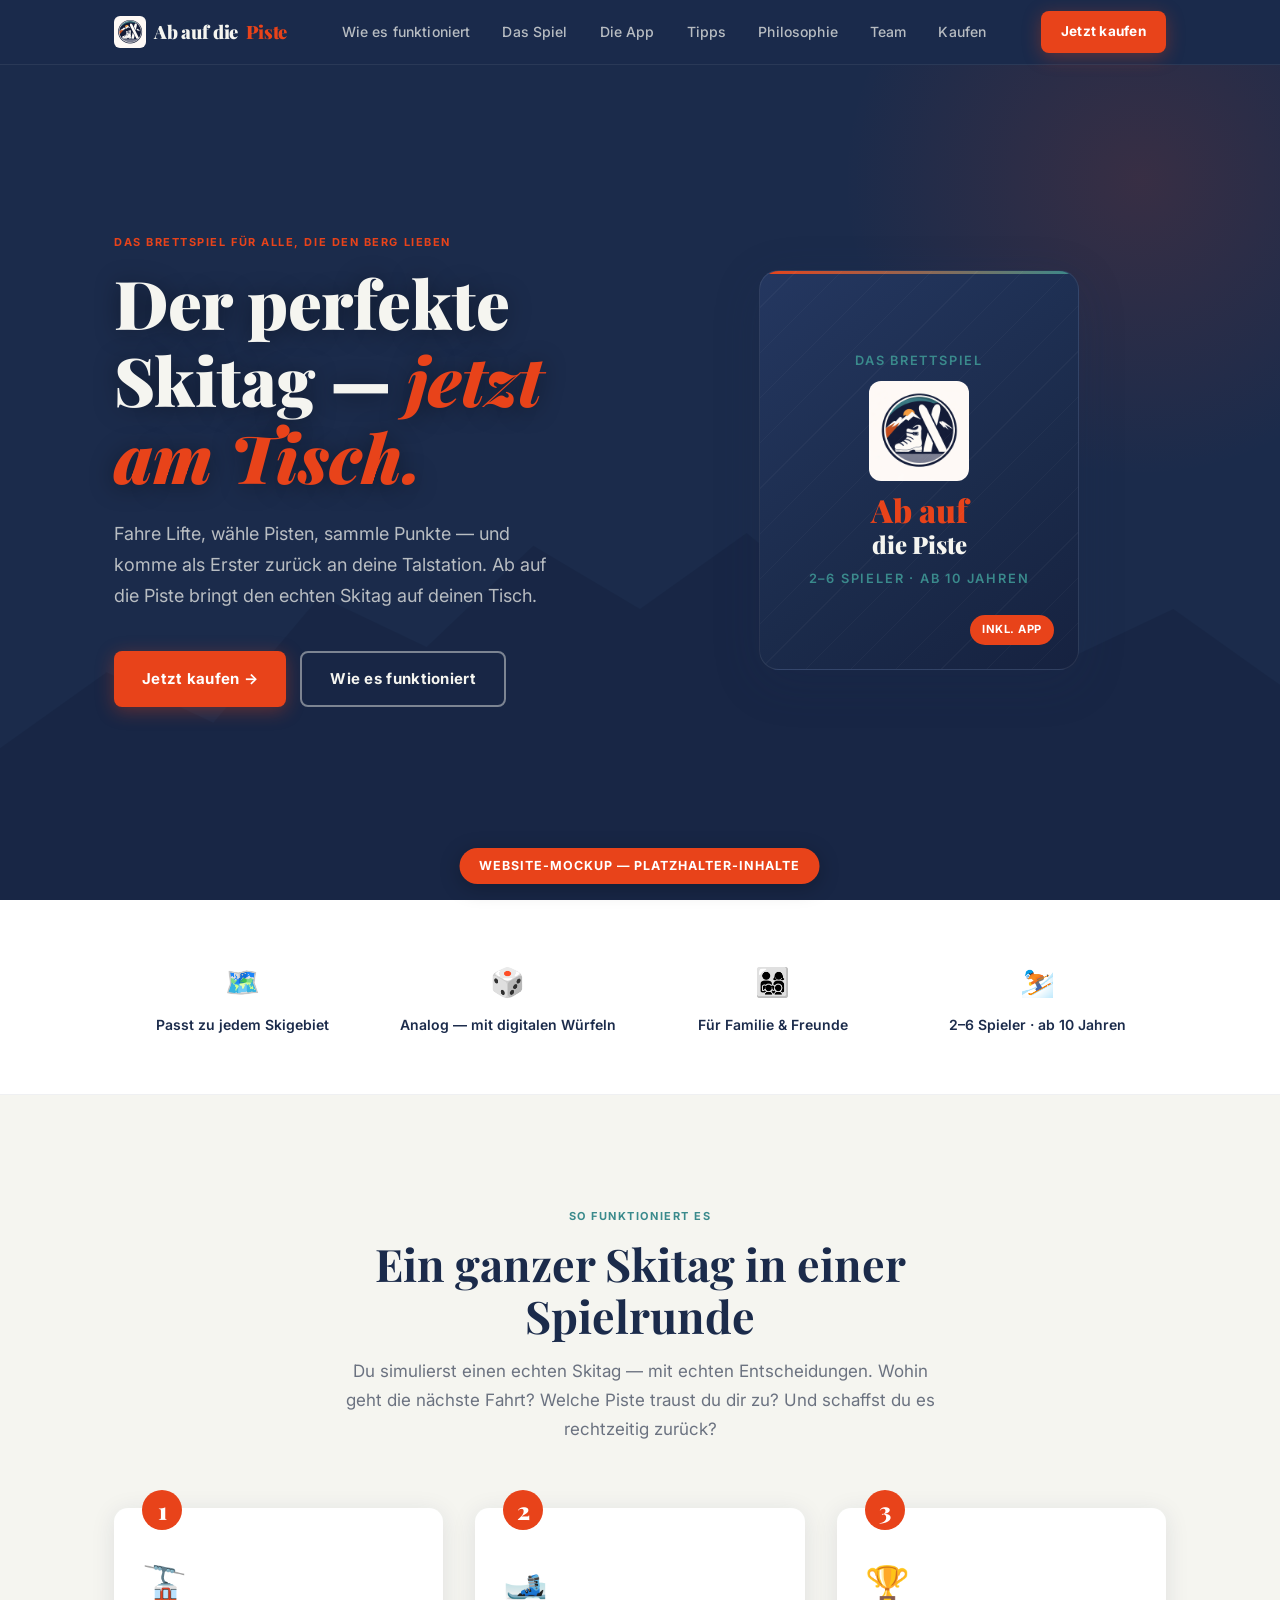
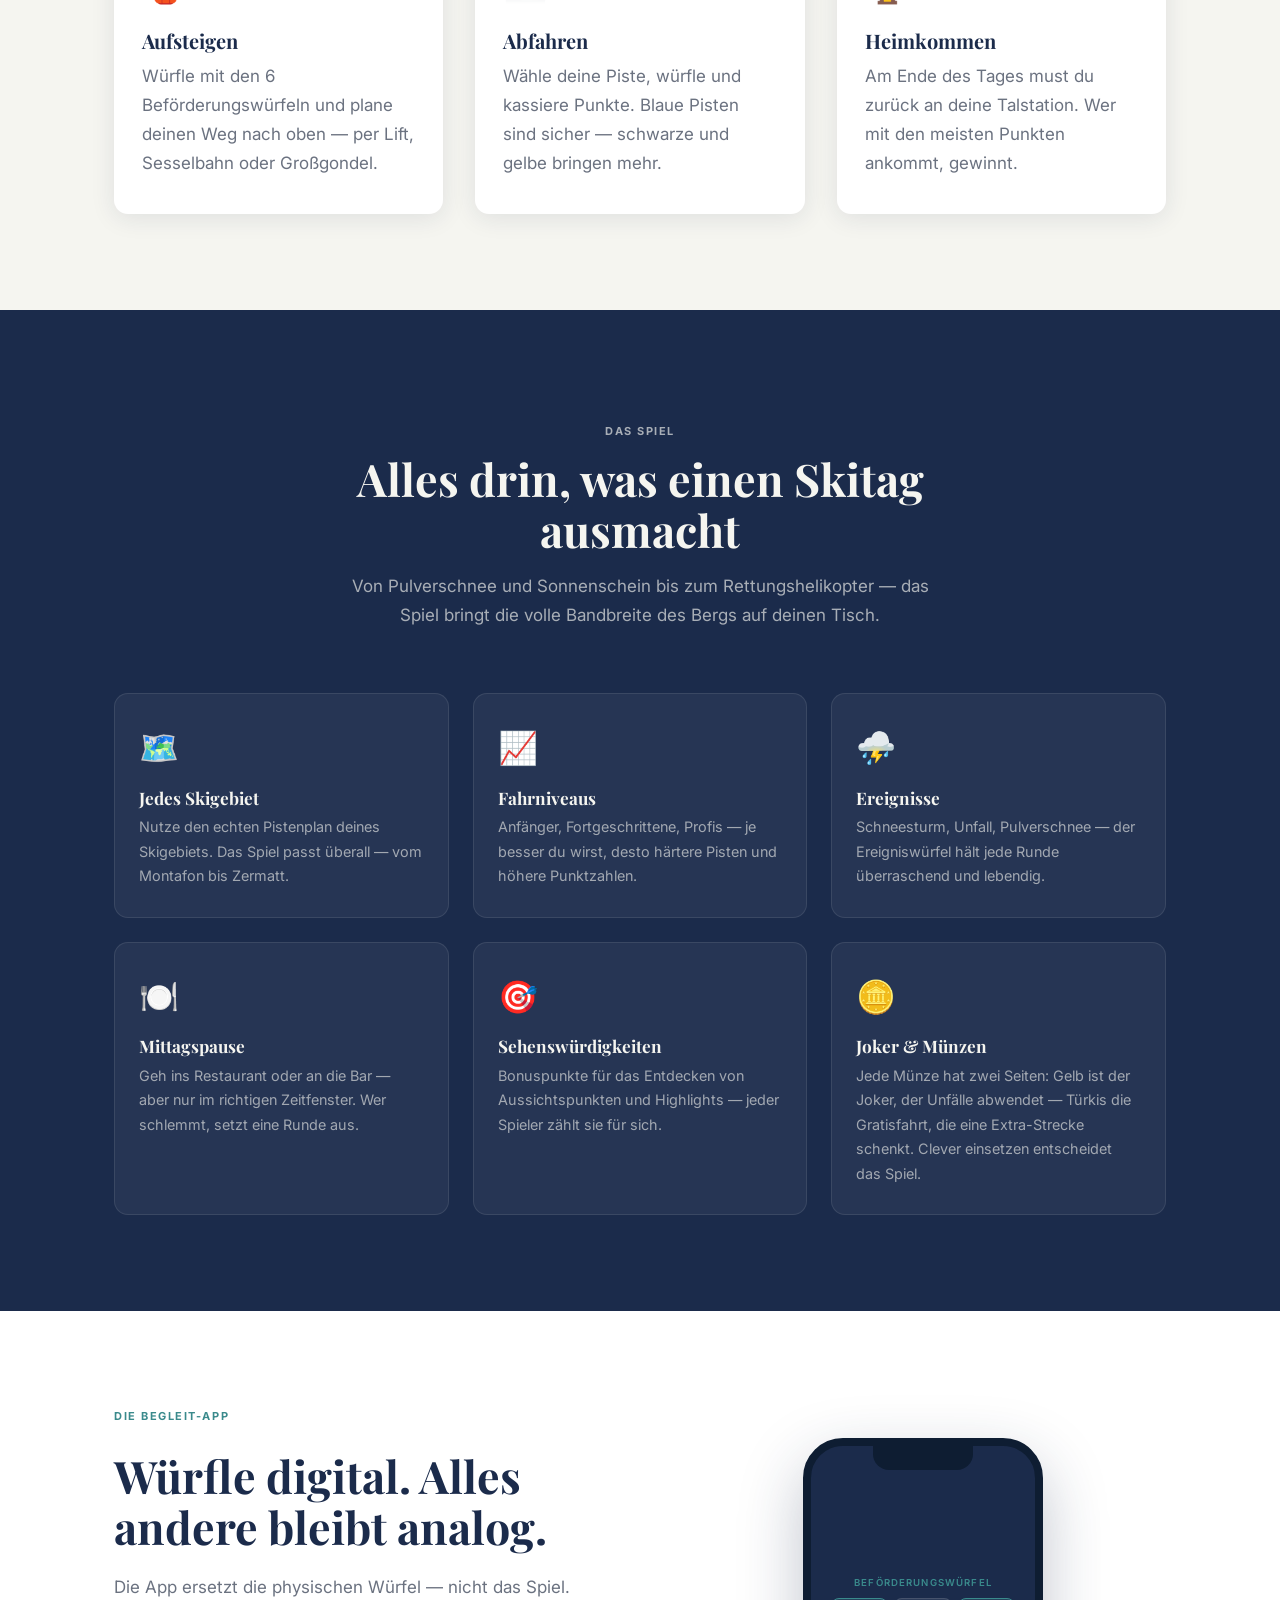
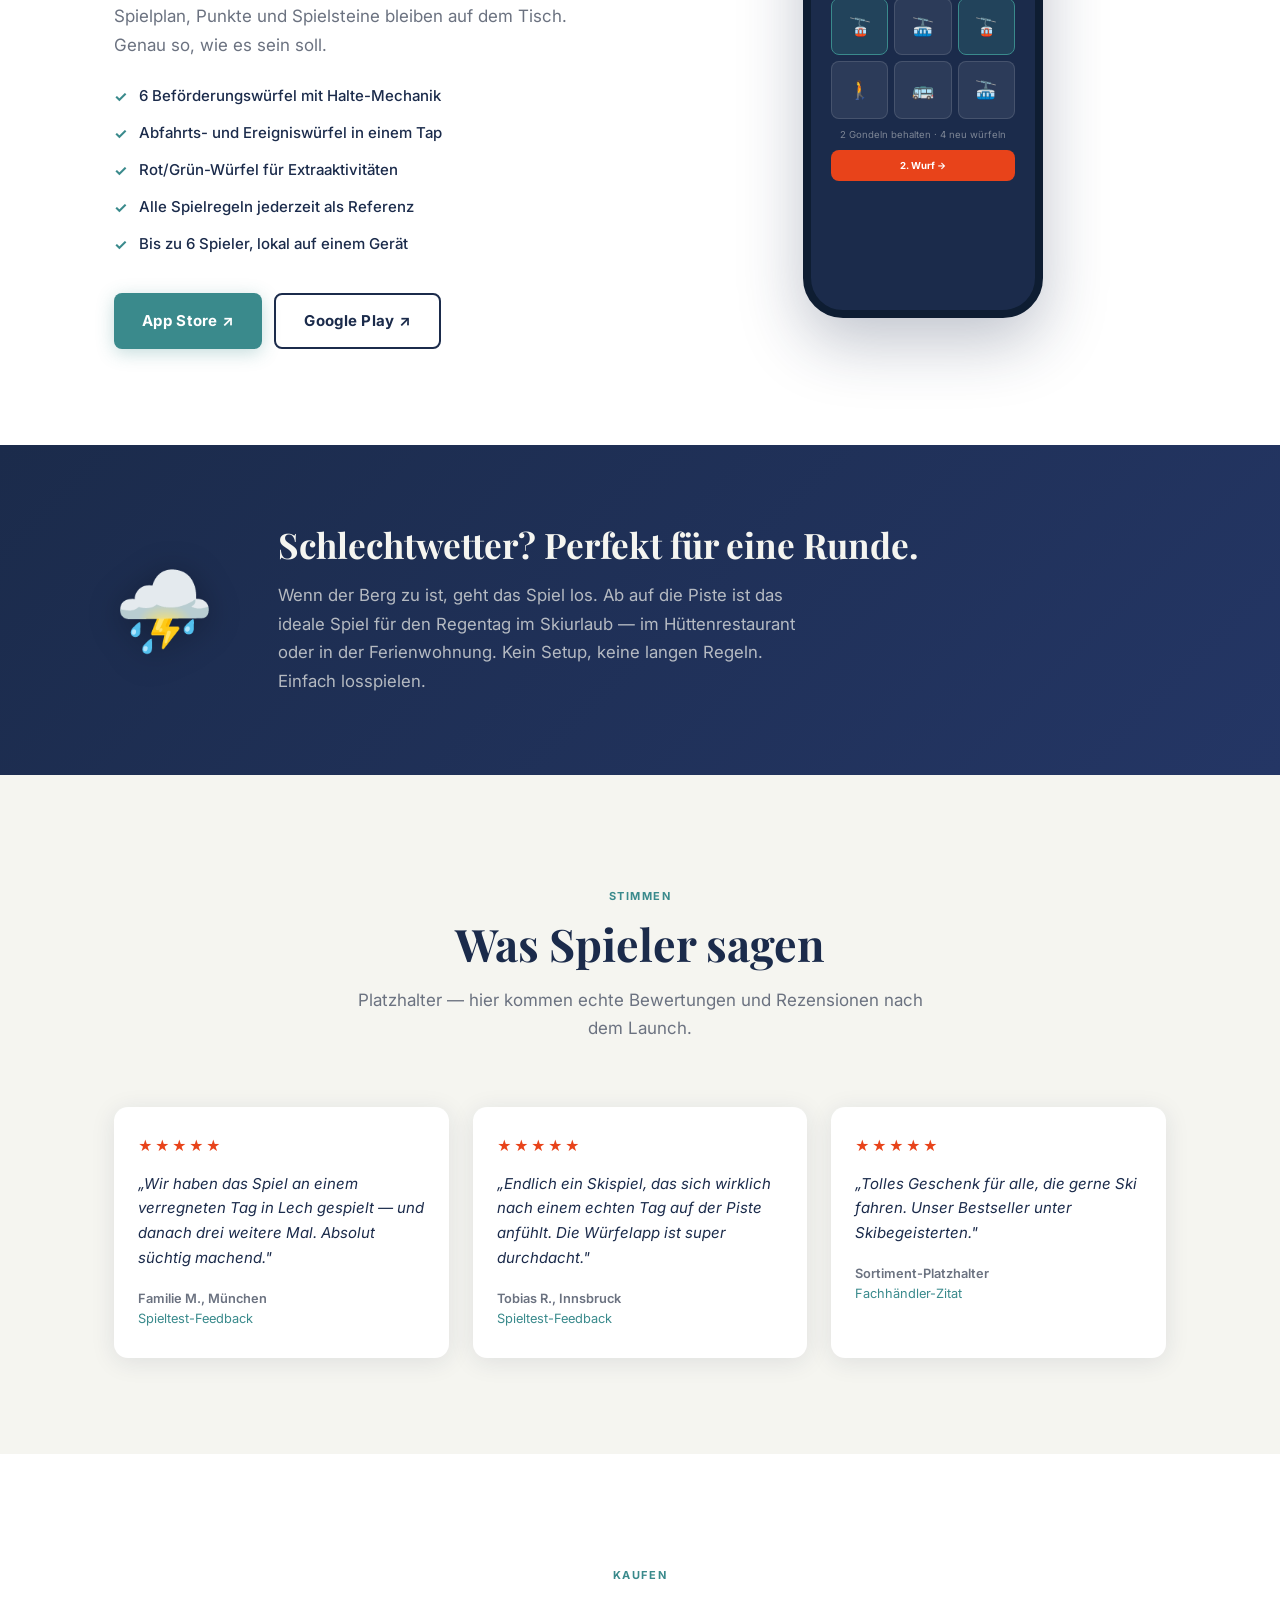
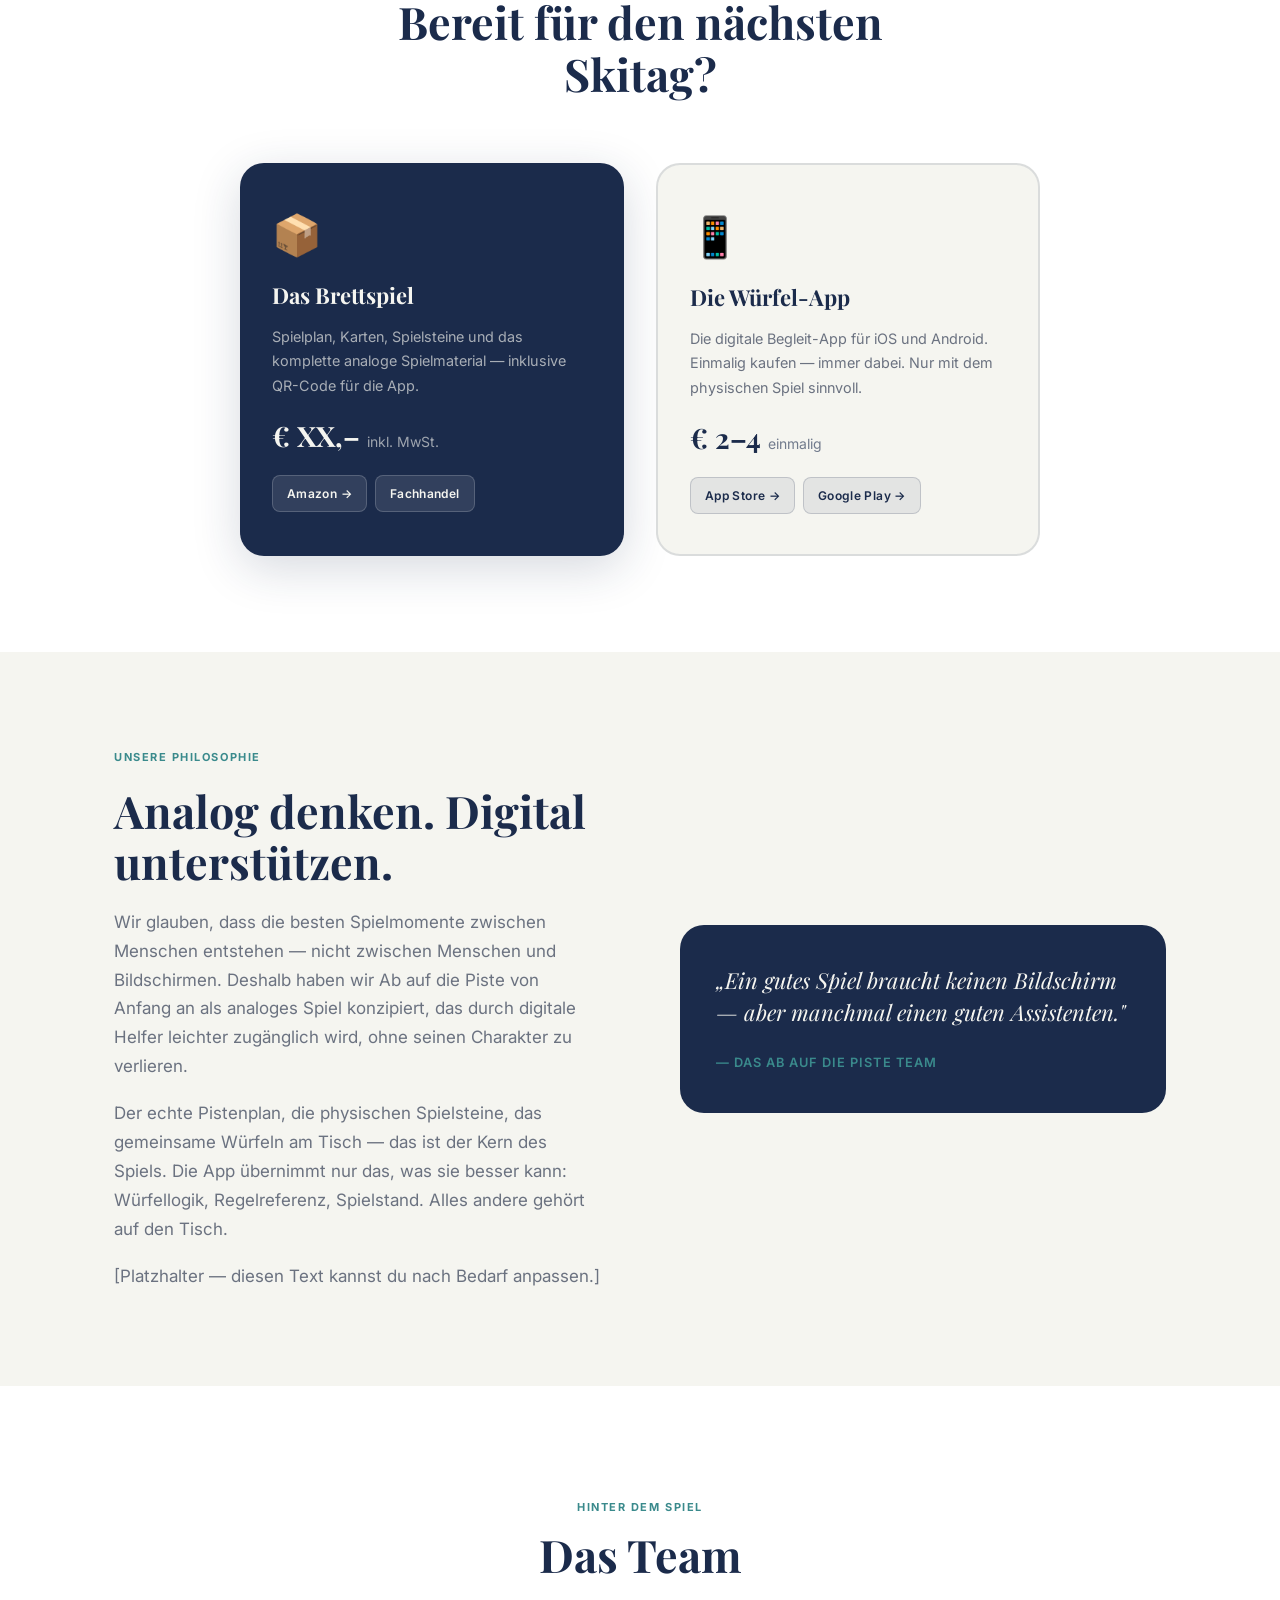
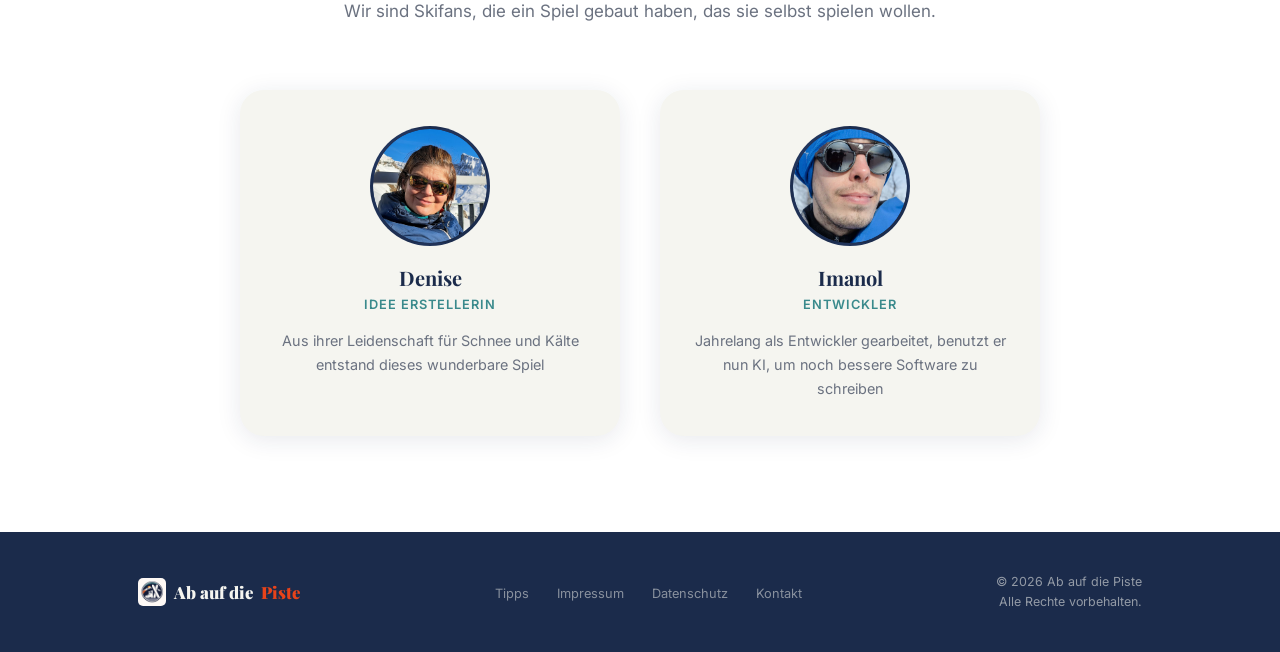
==== index.html @ 8d237350 "joker and gratisfahrt colours included in the instructions" ====
<!DOCTYPE html>
<html lang="de">
<head>
  <meta charset="UTF-8" />
  <meta name="viewport" content="width=device-width, initial-scale=1.0" />
  <title>Ab auf die Piste — Das Brettspiel</title>
  <link rel="icon" type="image/png" href="img/logo_abaufdiepiste.png" />
  <link rel="preconnect" href="https://fonts.googleapis.com" />
  <link rel="preconnect" href="https://fonts.gstatic.com" crossorigin />
  <link href="https://fonts.googleapis.com/css2?family=Playfair+Display:wght@700;900&family=Inter:wght@400;500;600;700&display=swap" rel="stylesheet" />
  <link rel="stylesheet" href="website_shared.css" />
  <link rel="stylesheet" href="website_main.css" />
</head>
<body>

  <!-- MOCKUP INDICATOR -->
  <div class="mockup-banner">Website-Mockup — Platzhalter-Inhalte</div>

  <!-- ─── NAV ───────────────────────────────────────── -->
  <nav>
    <div class="nav-inner">
      <div class="nav-logo"><img src="logo_abaufdiepiste.png" alt="Ab auf die Piste" class="nav-logo-img">Ab auf die <span>Piste</span></div>
      <ul class="nav-links">
        <li><a href="#how-it-works">Wie es funktioniert</a></li>
        <li><a href="#features">Das Spiel</a></li>
        <li><a href="#app">Die App</a></li>
        <li><a href="tipps.html">Tipps</a></li>
        <li><a href="#philosophy">Philosophie</a></li>
        <li><a href="#team">Team</a></li>
        <li><a href="#buy">Kaufen</a></li>
      </ul>
      <a href="#buy" class="btn btn-primary nav-cta">Jetzt kaufen</a>
    </div>
  </nav>

  <!-- ─── HERO ──────────────────────────────────────── -->
  <section id="hero">
    <div class="container">
      <div class="hero-inner">
        <div class="hero-text">
          <p class="eyebrow">Das Brettspiel für alle, die den Berg lieben</p>
          <h1>Der perfekte Skitag — <em>jetzt am Tisch.</em></h1>
          <p class="hero-sub">
            Fahre Lifte, wähle Pisten, sammle Punkte — und komme als Erster zurück an deine Talstation.
            Ab auf die Piste bringt den echten Skitag auf deinen Tisch.
          </p>
          <div class="hero-actions">
            <a href="#buy" class="btn btn-primary">Jetzt kaufen →</a>
            <a href="#how-it-works" class="btn btn-secondary">Wie es funktioniert</a>
          </div>
        </div>
        <div class="hero-visual">
          <div class="box-mockup">
            <div class="box-lines"></div>
            <span class="box-subtitle-mock">Das Brettspiel</span>
            <img src="img/logo_abaufdiepiste.png" alt="Ab auf die Piste" class="box-logo-img">
            <div class="box-title-mock">
              <span>Ab auf</span>
              die Piste
            </div>
            <span class="box-subtitle-mock">2–6 Spieler · ab 10 Jahren</span>
            <span class="box-badge">Inkl. App</span>
          </div>
        </div>
      </div>
    </div>
  </section>

  <!-- ─── KEY MESSAGES BAR ──────────────────────────── -->
  <div id="messages-bar">
    <div class="container">
      <div class="messages-grid">
        <div class="msg-item">
          <div class="msg-icon">🗺️</div>
          <div class="msg-text">Passt zu jedem Skigebiet</div>
        </div>
        <div class="msg-item">
          <div class="msg-icon">🎲</div>
          <div class="msg-text">Analog — mit digitalen Würfeln</div>
        </div>
        <div class="msg-item">
          <div class="msg-icon">👨‍👩‍👧‍👦</div>
          <div class="msg-text">Für Familie &amp; Freunde</div>
        </div>
        <div class="msg-item">
          <div class="msg-icon">⛷️</div>
          <div class="msg-text">2–6 Spieler · ab 10 Jahren</div>
        </div>
      </div>
    </div>
  </div>

  <!-- ─── HOW IT WORKS ──────────────────────────────── -->
  <section id="how-it-works">
    <div class="container">
      <div class="section-header">
        <p class="eyebrow">So funktioniert es</p>
        <h2>Ein ganzer Skitag in einer Spielrunde</h2>
        <p>Du simulierst einen echten Skitag — mit echten Entscheidungen. Wohin geht die nächste Fahrt? Welche Piste traust du dir zu? Und schaffst du es rechtzeitig zurück?</p>
      </div>
      <div class="steps-grid">
        <div class="step-card">
          <div class="step-icon">🚡</div>
          <h3>Aufsteigen</h3>
          <p>Würfle mit den 6 Beförderungswürfeln und plane deinen Weg nach oben — per Lift, Sesselbahn oder Großgondel.</p>
        </div>
        <div class="step-card">
          <div class="step-icon">🎿</div>
          <h3>Abfahren</h3>
          <p>Wähle deine Piste, würfle und kassiere Punkte. Blaue Pisten sind sicher — schwarze und gelbe bringen mehr.</p>
        </div>
        <div class="step-card">
          <div class="step-icon">🏆</div>
          <h3>Heimkommen</h3>
          <p>Am Ende des Tages must du zurück an deine Talstation. Wer mit den meisten Punkten ankommt, gewinnt.</p>
        </div>
      </div>
    </div>
  </section>

  <!-- ─── GAME FEATURES ─────────────────────────────── -->
  <section id="features">
    <div class="container">
      <div class="section-header">
        <p class="eyebrow">Das Spiel</p>
        <h2>Alles drin, was einen Skitag ausmacht</h2>
        <p>Von Pulverschnee und Sonnenschein bis zum Rettungshelikopter — das Spiel bringt die volle Bandbreite des Bergs auf deinen Tisch.</p>
      </div>
      <div class="features-grid">
        <div class="feature-card">
          <div class="feature-icon">🗺️</div>
          <h3>Jedes Skigebiet</h3>
          <p>Nutze den echten Pistenplan deines Skigebiets. Das Spiel passt überall — vom Montafon bis Zermatt.</p>
        </div>
        <div class="feature-card">
          <div class="feature-icon">📈</div>
          <h3>Fahrniveaus</h3>
          <p>Anfänger, Fortgeschrittene, Profis — je besser du wirst, desto härtere Pisten und höhere Punktzahlen.</p>
        </div>
        <div class="feature-card">
          <div class="feature-icon">⛈️</div>
          <h3>Ereignisse</h3>
          <p>Schneesturm, Unfall, Pulverschnee — der Ereigniswürfel hält jede Runde überraschend und lebendig.</p>
        </div>
        <div class="feature-card">
          <div class="feature-icon">🍽️</div>
          <h3>Mittagspause</h3>
          <p>Geh ins Restaurant oder an die Bar — aber nur im richtigen Zeitfenster. Wer schlemmt, setzt eine Runde aus.</p>
        </div>
        <div class="feature-card">
          <div class="feature-icon">🎯</div>
          <h3>Sehenswürdigkeiten</h3>
          <p>Bonuspunkte für das Entdecken von Aussichtspunkten und Highlights — jeder Spieler zählt sie für sich.</p>
        </div>
        <div class="feature-card">
          <div class="feature-icon">🪙</div>
          <h3>Joker &amp; Münzen</h3>
          <p>Jede Münze hat zwei Seiten: Gelb ist der Joker, der Unfälle abwendet — Türkis die Gratisfahrt, die eine Extra-Strecke schenkt. Clever einsetzen entscheidet das Spiel.</p>
        </div>
      </div>
    </div>
  </section>

  <!-- ─── APP SECTION ───────────────────────────────── -->
  <section id="app">
    <div class="container">
      <div class="app-inner">
        <div class="app-text">
          <p class="eyebrow">Die Begleit-App</p>
          <h2>Würfle digital. Alles andere bleibt analog.</h2>
          <p>Die App ersetzt die physischen Würfel — nicht das Spiel. Spielplan, Punkte und Spielsteine bleiben auf dem Tisch. Genau so, wie es sein soll.</p>
          <ul class="app-bullets">
            <li>6 Beförderungswürfel mit Halte-Mechanik</li>
            <li>Abfahrts- und Ereigniswürfel in einem Tap</li>
            <li>Rot/Grün-Würfel für Extraaktivitäten</li>
            <li>Alle Spielregeln jederzeit als Referenz</li>
            <li>Bis zu 6 Spieler, lokal auf einem Gerät</li>
          </ul>
          <div class="app-store-row">
            <a href="#" class="btn btn-teal">App Store ↗</a>
            <a href="#" class="btn btn-outline-dark">Google Play ↗</a>
          </div>
        </div>
        <div class="hero-visual">
          <div class="phone-mockup">
            <div class="phone-notch"></div>
            <div class="phone-screen-content">
              <div class="phone-label">Beförderungswürfel</div>
              <div class="phone-dice-row">
                <div class="phone-die active">🚡</div>
                <div class="phone-die">🚠</div>
                <div class="phone-die active">🚡</div>
                <div class="phone-die">🚶</div>
                <div class="phone-die">🚌</div>
                <div class="phone-die">🚠</div>
              </div>
              <div class="phone-caption">
                2 Gondeln behalten · 4 neu würfeln
              </div>
              <div class="phone-btn-row">
                <div class="phone-btn-mock">2. Wurf →</div>
              </div>
            </div>
          </div>
        </div>
      </div>
    </div>
  </section>

  <!-- ─── BAD WEATHER CALLOUT ───────────────────────── -->
  <section id="bad-weather">
    <div class="container">
      <div class="callout-inner">
        <div class="callout-emoji">⛈️</div>
        <div class="callout-text">
          <h2>Schlechtwetter? Perfekt für eine Runde.</h2>
          <p>
            Wenn der Berg zu ist, geht das Spiel los. Ab auf die Piste ist das ideale Spiel für
            den Regentag im Skiurlaub — im Hüttenrestaurant oder in der Ferienwohnung.
            Kein Setup, keine langen Regeln. Einfach losspielen.
          </p>
        </div>
      </div>
    </div>
  </section>

  <!-- ─── TESTIMONIALS ──────────────────────────────── -->
  <section id="testimonials">
    <div class="container">
      <div class="section-header">
        <p class="eyebrow">Stimmen</p>
        <h2>Was Spieler sagen</h2>
        <p>Platzhalter — hier kommen echte Bewertungen und Rezensionen nach dem Launch.</p>
      </div>
      <div class="testimonials-grid">
        <div class="testimonial-card">
          <div class="stars">★★★★★</div>
          <blockquote>„Wir haben das Spiel an einem verregneten Tag in Lech gespielt — und danach drei weitere Mal. Absolut süchtig machend."</blockquote>
          <div class="testimonial-author">
            Familie M., München
            <span>Spieltest-Feedback</span>
          </div>
        </div>
        <div class="testimonial-card">
          <div class="stars">★★★★★</div>
          <blockquote>„Endlich ein Skispiel, das sich wirklich nach einem echten Tag auf der Piste anfühlt. Die Würfelapp ist super durchdacht."</blockquote>
          <div class="testimonial-author">
            Tobias R., Innsbruck
            <span>Spieltest-Feedback</span>
          </div>
        </div>
        <div class="testimonial-card">
          <div class="stars">★★★★★</div>
          <blockquote>„Tolles Geschenk für alle, die gerne Ski fahren. Unser Bestseller unter Skibegeisterten."</blockquote>
          <div class="testimonial-author">
            Sortiment-Platzhalter
            <span>Fachhändler-Zitat</span>
          </div>
        </div>
      </div>
    </div>
  </section>

  <!-- ─── BUY ───────────────────────────────────────── -->
  <section id="buy">
    <div class="container">
      <div class="section-header">
        <p class="eyebrow">Kaufen</p>
        <h2>Bereit für den nächsten Skitag?</h2>
      </div>
      <div class="buy-inner">
        <div class="buy-card physical">
          <div class="buy-icon">📦</div>
          <h3>Das Brettspiel</h3>
          <p>Spielplan, Karten, Spielsteine und das komplette analoge Spielmaterial — inklusive QR-Code für die App.</p>
          <div class="buy-price">€ XX,– <small>inkl. MwSt.</small></div>
          <div class="store-badge-row">
            <span class="store-badge">Amazon →</span>
            <span class="store-badge">Fachhandel</span>
          </div>
        </div>
        <div class="buy-card app">
          <div class="buy-icon">📱</div>
          <h3>Die Würfel-App</h3>
          <p>Die digitale Begleit-App für iOS und Android. Einmalig kaufen — immer dabei. Nur mit dem physischen Spiel sinnvoll.</p>
          <div class="buy-price">€ 2–4 <small>einmalig</small></div>
          <div class="store-badge-row">
            <span class="store-badge dark">App Store →</span>
            <span class="store-badge dark">Google Play →</span>
          </div>
        </div>
      </div>
    </div>
  </section>

  <!-- ─── UNSERE PHILOSOPHIE ──────────────────────── -->
  <section id="philosophy">
    <div class="container">
      <div class="philosophy-inner">
        <div class="philosophy-text">
          <p class="eyebrow">Unsere Philosophie</p>
          <h2>Analog denken. Digital unterstützen.</h2>
          <p>
            Wir glauben, dass die besten Spielmomente zwischen Menschen entstehen — nicht zwischen Menschen und Bildschirmen.
            Deshalb haben wir Ab auf die Piste von Anfang an als analoges Spiel konzipiert, das durch digitale Helfer
            leichter zugänglich wird, ohne seinen Charakter zu verlieren.
          </p>
          <p>
            Der echte Pistenplan, die physischen Spielsteine, das gemeinsame Würfeln am Tisch — das ist der Kern des Spiels.
            Die App übernimmt nur das, was sie besser kann: Würfellogik, Regelreferenz, Spielstand. Alles andere gehört
            auf den Tisch.
          </p>
          <p>
            [Platzhalter — diesen Text kannst du nach Bedarf anpassen.]
          </p>
        </div>
        <div class="philosophy-accent">
          <div class="philosophy-quote">
            „Ein gutes Spiel braucht keinen Bildschirm — aber manchmal einen guten Assistenten."
          </div>
          <div class="philosophy-quote-attr">— Das Ab auf die Piste Team</div>
        </div>
      </div>
    </div>
  </section>

  <!-- ─── TEAM ──────────────────────────────────────── -->
  <section id="team">
    <div class="container">
      <div class="section-header">
        <p class="eyebrow">Hinter dem Spiel</p>
        <h2>Das Team</h2>
        <p>Wir sind Skifans, die ein Spiel gebaut haben, das sie selbst spielen wollen.</p>
      </div>
      <div class="team-grid">
        <div class="team-card">
          <div class="team-photo">
            <img src="img/Denise.jpg" alt="Name">
          </div>
          <h3>Denise</h3>
          <div class="team-role"> Idee Erstellerin </div>
          <p>Aus ihrer Leidenschaft für Schnee und Kälte entstand dieses wunderbare Spiel</p>
        </div>
        <div class="team-card">
          <div class="team-photo">
            <img src="img/Imanol.png" alt="Name">
          </div>
          <h3>Imanol</h3>
          <div class="team-role"> Entwickler </div>
          <p>Jahrelang als Entwickler gearbeitet, benutzt er nun KI, um noch bessere Software zu schreiben</p>
        </div>
      </div>
    </div>
  </section>

  <!-- ─── FOOTER ────────────────────────────────────── -->
  <footer>
    <div class="container">
      <div class="footer-inner">
        <div class="footer-logo"><img src="img/logo_abaufdiepiste.png" alt="Ab auf die Piste" class="footer-logo-img">Ab auf die <span>Piste</span></div>
        <ul class="footer-links">
          <li><a href="tipps.html">Tipps</a></li>
          <li><a href="impressum.html">Impressum</a></li>
          <li><a href="#">Datenschutz</a></li>
          <li><a href="kontakt.html">Kontakt</a></li>
        </ul>
        <div class="footer-copy">© 2026 Ab auf die Piste<br>Alle Rechte vorbehalten.</div>
      </div>
    </div>
  </footer>

</body>
</html>
---- website_shared.css ----
/* ─── Design Tokens ───────────────────────────────── */
:root {
  --alpine-night:  #1B2B4B;
  --summit-white:  #F5F5F0;
  --alpenglühen:   #E8431A;
  --glacier-teal:  #3A8A8C;
  --rock-grey:     #6B7280;
  --white:         #FFFFFF;

  --font-display: 'Playfair Display', Georgia, serif;
  --font-body:    'Inter', -apple-system, Helvetica, Arial, sans-serif;

  --radius-sm: 8px;
  --radius-md: 14px;
  --radius-lg: 24px;

  --shadow-card: 0 4px 24px rgba(27, 43, 75, 0.10);
  --shadow-lg:   0 12px 48px rgba(27, 43, 75, 0.18);
}

/* ─── Reset ───────────────────────────────────────── */
*, *::before, *::after { box-sizing: border-box; margin: 0; padding: 0; }
html { scroll-behavior: smooth; }
body {
  font-family: var(--font-body);
  background: var(--summit-white);
  color: var(--alpine-night);
  line-height: 1.6;
  overflow-x: hidden;
}
img { display: block; max-width: 100%; }
a { color: inherit; text-decoration: none; }

/* ─── Typography helpers ──────────────────────────── */
.eyebrow {
  font-family: var(--font-body);
  font-size: 11px;
  font-weight: 700;
  letter-spacing: 0.14em;
  text-transform: uppercase;
  color: var(--glacier-teal);
  margin-bottom: 12px;
}
h1, h2, h3 {
  font-family: var(--font-display);
  line-height: 1.15;
}
h1 { font-size: clamp(2.6rem, 6vw, 4.2rem); font-weight: 900; }
h2 { font-size: clamp(1.8rem, 4vw, 2.8rem); font-weight: 700; }
h3 { font-size: 1.25rem; font-weight: 700; }
p  { color: var(--rock-grey); font-size: 1.0625rem; line-height: 1.7; }

/* ─── Layout ──────────────────────────────────────── */
.container {
  max-width: 1100px;
  margin: 0 auto;
  padding: 0 24px;
}
section { padding: 96px 0; }

/* ─── Buttons ─────────────────────────────────────── */
.btn {
  display: inline-flex;
  align-items: center;
  gap: 8px;
  font-family: var(--font-body);
  font-weight: 700;
  font-size: 0.9375rem;
  letter-spacing: 0.02em;
  padding: 14px 28px;
  border-radius: var(--radius-sm);
  border: none;
  cursor: pointer;
  transition: transform 0.15s ease, box-shadow 0.15s ease, opacity 0.15s;
  text-decoration: none;
}
.btn:hover { transform: translateY(-2px); }
.btn-primary {
  background: var(--alpenglühen);
  color: var(--white);
  box-shadow: 0 4px 18px rgba(232, 67, 26, 0.35);
}
.btn-primary:hover { box-shadow: 0 6px 28px rgba(232, 67, 26, 0.45); }
.btn-secondary {
  background: transparent;
  color: var(--summit-white);
  border: 2px solid rgba(245, 245, 240, 0.45);
}
.btn-secondary:hover { border-color: var(--summit-white); }
.btn-teal {
  background: var(--glacier-teal);
  color: var(--white);
  box-shadow: 0 4px 18px rgba(58, 138, 140, 0.30);
}
.btn-teal:hover { box-shadow: 0 6px 28px rgba(58, 138, 140, 0.40); }
.btn-outline-dark {
  background: transparent;
  color: var(--alpine-night);
  border: 2px solid var(--alpine-night);
}
.btn-outline-dark:hover { background: var(--alpine-night); color: var(--white); }

/* ══════════════════════════════════════════════════ */
/* NAV                                               */
/* ══════════════════════════════════════════════════ */
nav {
  position: fixed;
  top: 0; left: 0; right: 0;
  z-index: 100;
  background: rgba(27, 43, 75, 0.96);
  backdrop-filter: blur(12px);
  -webkit-backdrop-filter: blur(12px);
  border-bottom: 1px solid rgba(255,255,255,0.07);
}
.nav-inner {
  display: flex;
  align-items: center;
  justify-content: space-between;
  height: 64px;
  padding: 0 24px;
  max-width: 1100px;
  margin: 0 auto;
}
.nav-logo {
  font-family: var(--font-display);
  font-weight: 900;
  font-size: 1.15rem;
  color: var(--summit-white);
  letter-spacing: -0.01em;
  text-decoration: none;
  display: flex;
  align-items: center;
  gap: 8px;
}
.nav-logo span { color: var(--alpenglühen); }
.nav-logo-img {
  height: 32px;
  width: 32px;
  object-fit: contain;
  border-radius: 6px;
}
.nav-links {
  display: flex;
  gap: 32px;
  list-style: none;
}
.nav-links a {
  font-size: 0.875rem;
  font-weight: 500;
  color: rgba(245, 245, 240, 0.72);
  letter-spacing: 0.01em;
  transition: color 0.15s;
}
.nav-links a:hover { color: var(--summit-white); }
.nav-cta {
  flex-shrink: 0;
  padding: 10px 20px;
  font-size: 0.85rem;
}
.nav-back {
  font-size: 0.875rem;
  font-weight: 500;
  color: rgba(245, 245, 240, 0.72);
  text-decoration: none;
  transition: color 0.15s;
}
.nav-back:hover { color: var(--summit-white); text-decoration: none; }
@media (max-width: 680px) {
  .nav-links { display: none; }
}

/* ══════════════════════════════════════════════════ */
/* FOOTER                                            */
/* ══════════════════════════════════════════════════ */
footer {
  background: var(--alpine-night);
  color: rgba(245,245,240,0.55);
  padding: 40px 0;
}
.footer-inner {
  display: flex;
  justify-content: space-between;
  align-items: center;
  gap: 24px;
  flex-wrap: wrap;
  max-width: 1100px;
  margin: 0 auto;
  padding: 0 24px;
}
.footer-logo {
  font-family: var(--font-display);
  font-weight: 900;
  font-size: 1.05rem;
  color: var(--summit-white);
  display: flex;
  align-items: center;
  gap: 8px;
}
.footer-logo span { color: var(--alpenglühen); }
.footer-logo-img {
  height: 28px;
  width: 28px;
  object-fit: contain;
  border-radius: 5px;
}
.footer-links {
  display: flex;
  gap: 28px;
  list-style: none;
}
.footer-links a {
  font-size: 0.8rem;
  color: rgba(245,245,240,0.50);
  transition: color 0.15s;
}
.footer-links a:hover { color: var(--summit-white); }
.footer-copy {
  font-size: 0.78rem;
  text-align: right;
}

/* ══════════════════════════════════════════════════ */
/* SUBPAGE LAYOUT (impressum / kontakt)              */
/* ══════════════════════════════════════════════════ */
.page-content {
  max-width: 720px;
  margin: 0 auto;
  padding: 112px 24px 80px;
}
.page-eyebrow {
  font-size: 11px;
  font-weight: 700;
  letter-spacing: 0.14em;
  text-transform: uppercase;
  color: var(--glacier-teal);
  margin-bottom: 12px;
}
.page-content h1 {
  font-size: clamp(2rem, 5vw, 3rem);
  margin-bottom: 40px;
}
.page-content a {
  color: var(--glacier-teal);
}
.page-content a:hover { text-decoration: underline; }
.page-content h2 {
  font-size: 1.2rem;
  font-weight: 700;
  margin: 36px 0 10px;
  color: var(--alpine-night);
}
.page-content p {
  font-size: 1rem;
  line-height: 1.75;
  margin-bottom: 12px;
}
.placeholder-note {
  background: rgba(232, 67, 26, 0.06);
  border-left: 3px solid var(--alpenglühen);
  border-radius: 0 var(--radius-sm) var(--radius-sm) 0;
  padding: 12px 16px;
  margin: 24px 0;
  font-size: 0.875rem;
  color: var(--alpenglühen);
  font-weight: 500;
}
---- website_main.css ----
/* ══════════════════════════════════════════════════ */
/* HERO                                              */
/* ══════════════════════════════════════════════════ */
#hero {
  min-height: 100vh;
  background: var(--alpine-night);
  display: flex;
  align-items: center;
  position: relative;
  overflow: hidden;
  padding: 120px 0 80px;
}
/* Subtle mountain silhouette via CSS */
#hero::before {
  content: '';
  position: absolute;
  bottom: 0; left: 0; right: 0;
  height: 45%;
  background: url("data:image/svg+xml,%3Csvg xmlns='http://www.w3.org/2000/svg' viewBox='0 0 1440 320' preserveAspectRatio='none'%3E%3Cpath fill='%23162340' d='M0,320 L0,200 L120,140 L240,180 L360,80 L480,120 L600,40 L720,90 L840,30 L960,100 L1080,60 L1200,130 L1320,90 L1440,150 L1440,320 Z'/%3E%3C/svg%3E") center bottom / cover no-repeat;
  opacity: 0.5;
  pointer-events: none;
}
/* Glow accent top-right */
#hero::after {
  content: '';
  position: absolute;
  top: -120px; right: -160px;
  width: 600px; height: 600px;
  background: radial-gradient(circle, rgba(232,67,26,0.14) 0%, transparent 70%);
  pointer-events: none;
}
.hero-inner {
  position: relative;
  z-index: 1;
  display: grid;
  grid-template-columns: 1fr 1fr;
  gap: 64px;
  align-items: center;
}
.hero-text { color: var(--summit-white); }
.hero-text .eyebrow { color: var(--alpenglühen); }
.hero-text h1 {
  margin-bottom: 24px;
  color: var(--summit-white);
  text-shadow: 0 2px 24px rgba(0,0,0,0.4);
}
.hero-text h1 em {
  font-style: italic;
  color: var(--alpenglühen);
}
.hero-text .hero-sub {
  font-size: 1.125rem;
  color: rgba(245,245,240,0.72);
  margin-bottom: 40px;
  max-width: 440px;
}
.hero-actions {
  display: flex;
  gap: 14px;
  flex-wrap: wrap;
}
.hero-visual {
  display: flex;
  justify-content: center;
  align-items: center;
}
/* Box mockup */
.box-mockup {
  width: 320px;
  height: 400px;
  background: linear-gradient(145deg, #243760 0%, #1B2B4B 60%, #162240 100%);
  border-radius: 20px;
  box-shadow: var(--shadow-lg);
  position: relative;
  display: flex;
  flex-direction: column;
  align-items: center;
  justify-content: center;
  gap: 10px;
  border: 1px solid rgba(255,255,255,0.08);
  overflow: hidden;
}
.box-logo-img {
  height: 100px;
  width: 100px;
  object-fit: contain;
  border-radius: 12px;
}
.box-mockup::before {
  content: '';
  position: absolute;
  top: 0; left: 0; right: 0;
  height: 3px;
  background: linear-gradient(90deg, var(--alpenglühen), var(--glacier-teal));
}
.box-title-mock {
  font-family: var(--font-display);
  font-weight: 900;
  font-size: 1.5rem;
  color: var(--summit-white);
  text-align: center;
  line-height: 1.2;
}
.box-title-mock span { color: var(--alpenglühen); display: block; font-size: 2rem; }
.box-subtitle-mock {
  font-size: 0.8rem;
  letter-spacing: 0.14em;
  text-transform: uppercase;
  color: var(--glacier-teal);
  font-weight: 600;
}
.box-badge {
  position: absolute;
  bottom: 24px;
  right: 24px;
  background: var(--alpenglühen);
  color: white;
  font-size: 0.7rem;
  font-weight: 700;
  letter-spacing: 0.05em;
  text-transform: uppercase;
  padding: 6px 12px;
  border-radius: 20px;
  display: flex;
  align-items: center;
  gap: 5px;
}
.badge-logo-img {
  height: 16px;
  width: 16px;
  object-fit: contain;
  border-radius: 3px;
}
.box-lines {
  position: absolute;
  top: 0; left: 0; right: 0; bottom: 0;
  opacity: 0.06;
  background:
    repeating-linear-gradient(
      -45deg,
      rgba(255,255,255,0.5) 0px,
      rgba(255,255,255,0.5) 1px,
      transparent 1px,
      transparent 32px
    );
}
@media (max-width: 768px) {
  .hero-inner {
    grid-template-columns: 1fr;
    text-align: center;
    gap: 48px;
  }
  .hero-text .hero-sub { margin: 0 auto 40px; }
  .hero-actions { justify-content: center; }
  .hero-visual { order: -1; }
  .box-mockup { width: 240px; height: 300px; }
  .box-logo-img { height: 72px; width: 72px; }
}

/* ══════════════════════════════════════════════════ */
/* KEY MESSAGES BAR                                  */
/* ══════════════════════════════════════════════════ */
#messages-bar {
  background: var(--white);
  padding: 40px 0;
  border-bottom: 1px solid rgba(27,43,75,0.07);
}
.messages-grid {
  display: grid;
  grid-template-columns: repeat(4, 1fr);
  gap: 8px;
}
.msg-item {
  display: flex;
  flex-direction: column;
  align-items: center;
  text-align: center;
  padding: 20px 16px;
}
.msg-icon {
  font-size: 1.75rem;
  margin-bottom: 10px;
}
.msg-text {
  font-size: 0.875rem;
  font-weight: 600;
  color: var(--alpine-night);
  line-height: 1.4;
}
@media (max-width: 680px) {
  .messages-grid { grid-template-columns: repeat(2, 1fr); }
}

/* ══════════════════════════════════════════════════ */
/* HOW IT WORKS                                      */
/* ══════════════════════════════════════════════════ */
#how-it-works {
  background: var(--summit-white);
}
.section-header {
  text-align: center;
  max-width: 600px;
  margin: 0 auto 64px;
}
.section-header p { margin-top: 16px; }
.steps-grid {
  display: grid;
  grid-template-columns: repeat(3, 1fr);
  gap: 32px;
  counter-reset: step-counter;
}
.step-card {
  background: var(--white);
  border-radius: var(--radius-md);
  padding: 36px 28px;
  box-shadow: var(--shadow-card);
  position: relative;
  counter-increment: step-counter;
}
.step-card::before {
  content: counter(step-counter);
  position: absolute;
  top: -18px;
  left: 28px;
  font-family: var(--font-display);
  font-weight: 900;
  font-size: 1.5rem;
  background: var(--alpenglühen);
  color: var(--white);
  width: 40px;
  height: 40px;
  border-radius: 50%;
  display: flex;
  align-items: center;
  justify-content: center;
  line-height: 40px;
  text-align: center;
}
.step-icon {
  font-size: 2.25rem;
  margin-bottom: 16px;
  margin-top: 12px;
}
.step-card h3 {
  color: var(--alpine-night);
  margin-bottom: 10px;
}
@media (max-width: 768px) {
  .steps-grid { grid-template-columns: 1fr; max-width: 440px; margin: 0 auto; }
}

/* ══════════════════════════════════════════════════ */
/* GAME FEATURES                                     */
/* ══════════════════════════════════════════════════ */
#features {
  background: var(--alpine-night);
  color: var(--summit-white);
}
#features .eyebrow { color: var(--glacier-teal); }
#features h2 { color: var(--summit-white); }
#features .section-header p { color: rgba(245,245,240,0.65); }
.features-grid {
  display: grid;
  grid-template-columns: repeat(3, 1fr);
  gap: 24px;
}
.feature-card {
  background: rgba(255,255,255,0.05);
  border: 1px solid rgba(255,255,255,0.09);
  border-radius: var(--radius-md);
  padding: 28px 24px;
  transition: background 0.2s;
}
.feature-card:hover { background: rgba(255,255,255,0.09); }
.feature-icon {
  font-size: 2rem;
  margin-bottom: 14px;
}
.feature-card h3 {
  color: var(--summit-white);
  font-size: 1.075rem;
  margin-bottom: 8px;
}
.feature-card p {
  color: rgba(245,245,240,0.60);
  font-size: 0.9rem;
}
@media (max-width: 900px) {
  .features-grid { grid-template-columns: repeat(2, 1fr); }
}
@media (max-width: 560px) {
  .features-grid { grid-template-columns: 1fr; }
}

/* ══════════════════════════════════════════════════ */
/* APP SECTION                                       */
/* ══════════════════════════════════════════════════ */
#app {
  background: var(--white);
}
.app-inner {
  display: grid;
  grid-template-columns: 1fr 1fr;
  gap: 80px;
  align-items: center;
}
.app-text h2 { margin-bottom: 20px; }
.app-text p  { margin-bottom: 24px; }
.app-bullets {
  list-style: none;
  display: flex;
  flex-direction: column;
  gap: 12px;
  margin-bottom: 36px;
}
.app-bullets li {
  display: flex;
  gap: 12px;
  align-items: flex-start;
  font-size: 0.9375rem;
  color: var(--alpine-night);
  font-weight: 500;
}
.app-bullets li::before {
  content: '✓';
  color: var(--glacier-teal);
  font-weight: 700;
  flex-shrink: 0;
  margin-top: 1px;
}
.app-store-row {
  display: flex;
  gap: 12px;
  flex-wrap: wrap;
}
/* Phone mockup */
.phone-mockup {
  width: 240px;
  height: 480px;
  background: var(--alpine-night);
  border-radius: 40px;
  border: 8px solid #0e1d32;
  margin: 0 auto;
  position: relative;
  display: flex;
  flex-direction: column;
  align-items: center;
  justify-content: center;
  gap: 10px;
  box-shadow: 0 24px 64px rgba(27,43,75,0.28);
  overflow: hidden;
}
.phone-notch {
  position: absolute;
  top: 0;
  width: 100px;
  height: 24px;
  background: #0e1d32;
  border-radius: 0 0 16px 16px;
}
.phone-screen-content {
  display: flex;
  flex-direction: column;
  align-items: center;
  gap: 8px;
  padding: 12px;
  width: 100%;
}
.phone-label {
  font-size: 0.6rem;
  letter-spacing: 0.12em;
  text-transform: uppercase;
  color: var(--glacier-teal);
  font-weight: 600;
}
.phone-dice-row {
  display: grid;
  grid-template-columns: repeat(3, 1fr);
  gap: 6px;
  width: 100%;
  padding: 0 8px;
}
.phone-die {
  background: rgba(255,255,255,0.08);
  border: 1px solid rgba(255,255,255,0.12);
  border-radius: 8px;
  aspect-ratio: 1;
  display: flex;
  align-items: center;
  justify-content: center;
  font-size: 1.1rem;
}
.phone-die.active {
  background: rgba(58, 138, 140, 0.25);
  border-color: var(--glacier-teal);
}
.phone-btn-row {
  display: flex;
  gap: 6px;
  padding: 0 8px;
  width: 100%;
}
.phone-btn-mock {
  flex: 1;
  background: var(--alpenglühen);
  border-radius: 8px;
  padding: 8px;
  font-size: 0.6rem;
  font-weight: 700;
  color: white;
  text-align: center;
}
.phone-caption {
  font-size: 0.6rem;
  color: rgba(245,245,240,0.45);
  text-align: center;
  padding: 0 12px;
}
@media (max-width: 768px) {
  .app-inner {
    grid-template-columns: 1fr;
    gap: 48px;
  }
  .phone-mockup { order: -1; width: 180px; height: 360px; }
}

/* ══════════════════════════════════════════════════ */
/* BAD WEATHER CALLOUT                               */
/* ══════════════════════════════════════════════════ */
#bad-weather {
  background: linear-gradient(135deg, #1B2B4B 0%, #243665 100%);
  padding: 80px 0;
}
.callout-inner {
  display: flex;
  gap: 64px;
  align-items: center;
}
.callout-emoji {
  font-size: 5rem;
  flex-shrink: 0;
  filter: drop-shadow(0 4px 16px rgba(0,0,0,0.3));
}
.callout-text h2 {
  color: var(--summit-white);
  margin-bottom: 16px;
  font-size: clamp(1.5rem, 3vw, 2.2rem);
}
.callout-text p {
  color: rgba(245,245,240,0.70);
  font-size: 1.05rem;
  max-width: 520px;
}
@media (max-width: 680px) {
  .callout-inner { flex-direction: column; gap: 24px; text-align: center; }
}

/* ══════════════════════════════════════════════════ */
/* TESTIMONIALS                                      */
/* ══════════════════════════════════════════════════ */
#testimonials {
  background: var(--summit-white);
}
.testimonials-grid {
  display: grid;
  grid-template-columns: repeat(3, 1fr);
  gap: 24px;
}
.testimonial-card {
  background: var(--white);
  border-radius: var(--radius-md);
  padding: 28px 24px;
  box-shadow: var(--shadow-card);
}
.stars {
  color: var(--alpenglühen);
  font-size: 0.875rem;
  letter-spacing: 2px;
  margin-bottom: 14px;
}
.testimonial-card blockquote {
  font-size: 0.9375rem;
  color: var(--alpine-night);
  line-height: 1.65;
  font-style: italic;
  margin-bottom: 18px;
}
.testimonial-author {
  font-size: 0.8rem;
  font-weight: 600;
  color: var(--rock-grey);
}
.testimonial-author span {
  display: block;
  font-weight: 400;
  color: var(--glacier-teal);
}
@media (max-width: 768px) {
  .testimonials-grid { grid-template-columns: 1fr; max-width: 420px; margin: 0 auto; }
}

/* ══════════════════════════════════════════════════ */
/* BUY SECTION                                       */
/* ══════════════════════════════════════════════════ */
#buy {
  background: var(--white);
}
.buy-inner {
  display: grid;
  grid-template-columns: 1fr 1fr;
  gap: 32px;
  max-width: 800px;
  margin: 0 auto;
}
.buy-card {
  border-radius: var(--radius-lg);
  padding: 40px 32px;
  display: flex;
  flex-direction: column;
  gap: 16px;
}
.buy-card.physical {
  background: var(--alpine-night);
  color: var(--summit-white);
  box-shadow: var(--shadow-lg);
}
.buy-card.app {
  background: var(--summit-white);
  border: 2px solid rgba(27,43,75,0.12);
}
.buy-card .buy-icon { font-size: 2.5rem; }
.buy-card h3 {
  font-size: 1.375rem;
  font-family: var(--font-display);
}
.buy-card.physical h3 { color: var(--summit-white); }
.buy-card.app h3     { color: var(--alpine-night); }
.buy-card p { font-size: 0.9rem; }
.buy-card.physical p { color: rgba(245,245,240,0.65); }
.buy-card.app p      { color: var(--rock-grey); }
.buy-price {
  font-family: var(--font-display);
  font-weight: 700;
  font-size: 1.75rem;
}
.buy-card.physical .buy-price { color: var(--summit-white); }
.buy-card.app .buy-price      { color: var(--alpine-night); }
.buy-price small {
  font-family: var(--font-body);
  font-size: 0.875rem;
  font-weight: 400;
  opacity: 0.6;
}
.store-badge-row {
  display: flex;
  gap: 8px;
  flex-wrap: wrap;
}
.store-badge {
  background: rgba(255,255,255,0.10);
  border: 1px solid rgba(255,255,255,0.18);
  border-radius: 8px;
  padding: 8px 14px;
  font-size: 0.75rem;
  font-weight: 600;
  color: var(--summit-white);
  letter-spacing: 0.03em;
}
.store-badge.dark {
  background: rgba(27,43,75,0.08);
  border-color: rgba(27,43,75,0.18);
  color: var(--alpine-night);
}
@media (max-width: 620px) {
  .buy-inner { grid-template-columns: 1fr; }
}

/* ══════════════════════════════════════════════════ */
/* PHILOSOPHY                                        */
/* ══════════════════════════════════════════════════ */
#philosophy {
  background: var(--summit-white);
}
.philosophy-inner {
  display: grid;
  grid-template-columns: 1fr 1fr;
  gap: 80px;
  align-items: center;
}
.philosophy-text h2 { margin-bottom: 20px; }
.philosophy-text p  { margin-bottom: 18px; }
.philosophy-text p:last-child { margin-bottom: 0; }
.philosophy-accent {
  background: var(--alpine-night);
  border-radius: var(--radius-lg);
  padding: 40px 36px;
  display: flex;
  flex-direction: column;
  gap: 24px;
}
.philosophy-quote {
  font-family: var(--font-display);
  font-size: 1.375rem;
  color: var(--summit-white);
  line-height: 1.45;
  font-style: italic;
}
.philosophy-quote-attr {
  font-size: 0.8rem;
  color: var(--glacier-teal);
  font-weight: 600;
  letter-spacing: 0.08em;
  text-transform: uppercase;
}
@media (max-width: 768px) {
  .philosophy-inner { grid-template-columns: 1fr; gap: 40px; }
}

/* ══════════════════════════════════════════════════ */
/* TEAM                                              */
/* ══════════════════════════════════════════════════ */
#team {
  background: var(--white);
}
.team-grid {
  display: grid;
  grid-template-columns: repeat(2, 1fr);
  gap: 40px;
  max-width: 800px;
  margin: 0 auto;
}
.team-card {
  display: flex;
  flex-direction: column;
  align-items: center;
  text-align: center;
  background: var(--summit-white);
  border-radius: var(--radius-lg);
  padding: 36px 28px;
  box-shadow: var(--shadow-card);
}
.team-photo {
  width: 120px;
  height: 120px;
  border-radius: 50%;
  background: linear-gradient(145deg, #243760 0%, #1B2B4B 100%);
  border: 3px solid rgba(27,43,75,0.10);
  margin-bottom: 20px;
  display: flex;
  align-items: center;
  justify-content: center;
  font-size: 3rem;
  color: rgba(245,245,240,0.25);
  overflow: hidden;
  flex-shrink: 0;
}
.team-photo img {
  width: 100%;
  height: 100%;
  object-fit: cover;
  border-radius: 50%;
}
.team-card h3 {
  color: var(--alpine-night);
  margin-bottom: 6px;
}
.team-role {
  font-size: 0.8rem;
  font-weight: 600;
  color: var(--glacier-teal);
  letter-spacing: 0.08em;
  text-transform: uppercase;
  margin-bottom: 14px;
}
.team-card p {
  font-size: 0.9rem;
  color: var(--rock-grey);
  line-height: 1.65;
}
@media (max-width: 600px) {
  .team-grid { grid-template-columns: 1fr; max-width: 380px; }
}

/* ══════════════════════════════════════════════════ */
/* MOCKUP BANNER                                     */
/* ══════════════════════════════════════════════════ */
.mockup-banner {
  position: fixed;
  bottom: 16px;
  left: 50%;
  transform: translateX(-50%);
  background: var(--alpenglühen);
  color: white;
  font-family: var(--font-body);
  font-size: 0.78rem;
  font-weight: 700;
  letter-spacing: 0.08em;
  text-transform: uppercase;
  padding: 8px 20px;
  border-radius: 24px;
  box-shadow: 0 4px 20px rgba(0,0,0,0.25);
  z-index: 999;
  white-space: nowrap;
  pointer-events: none;
}
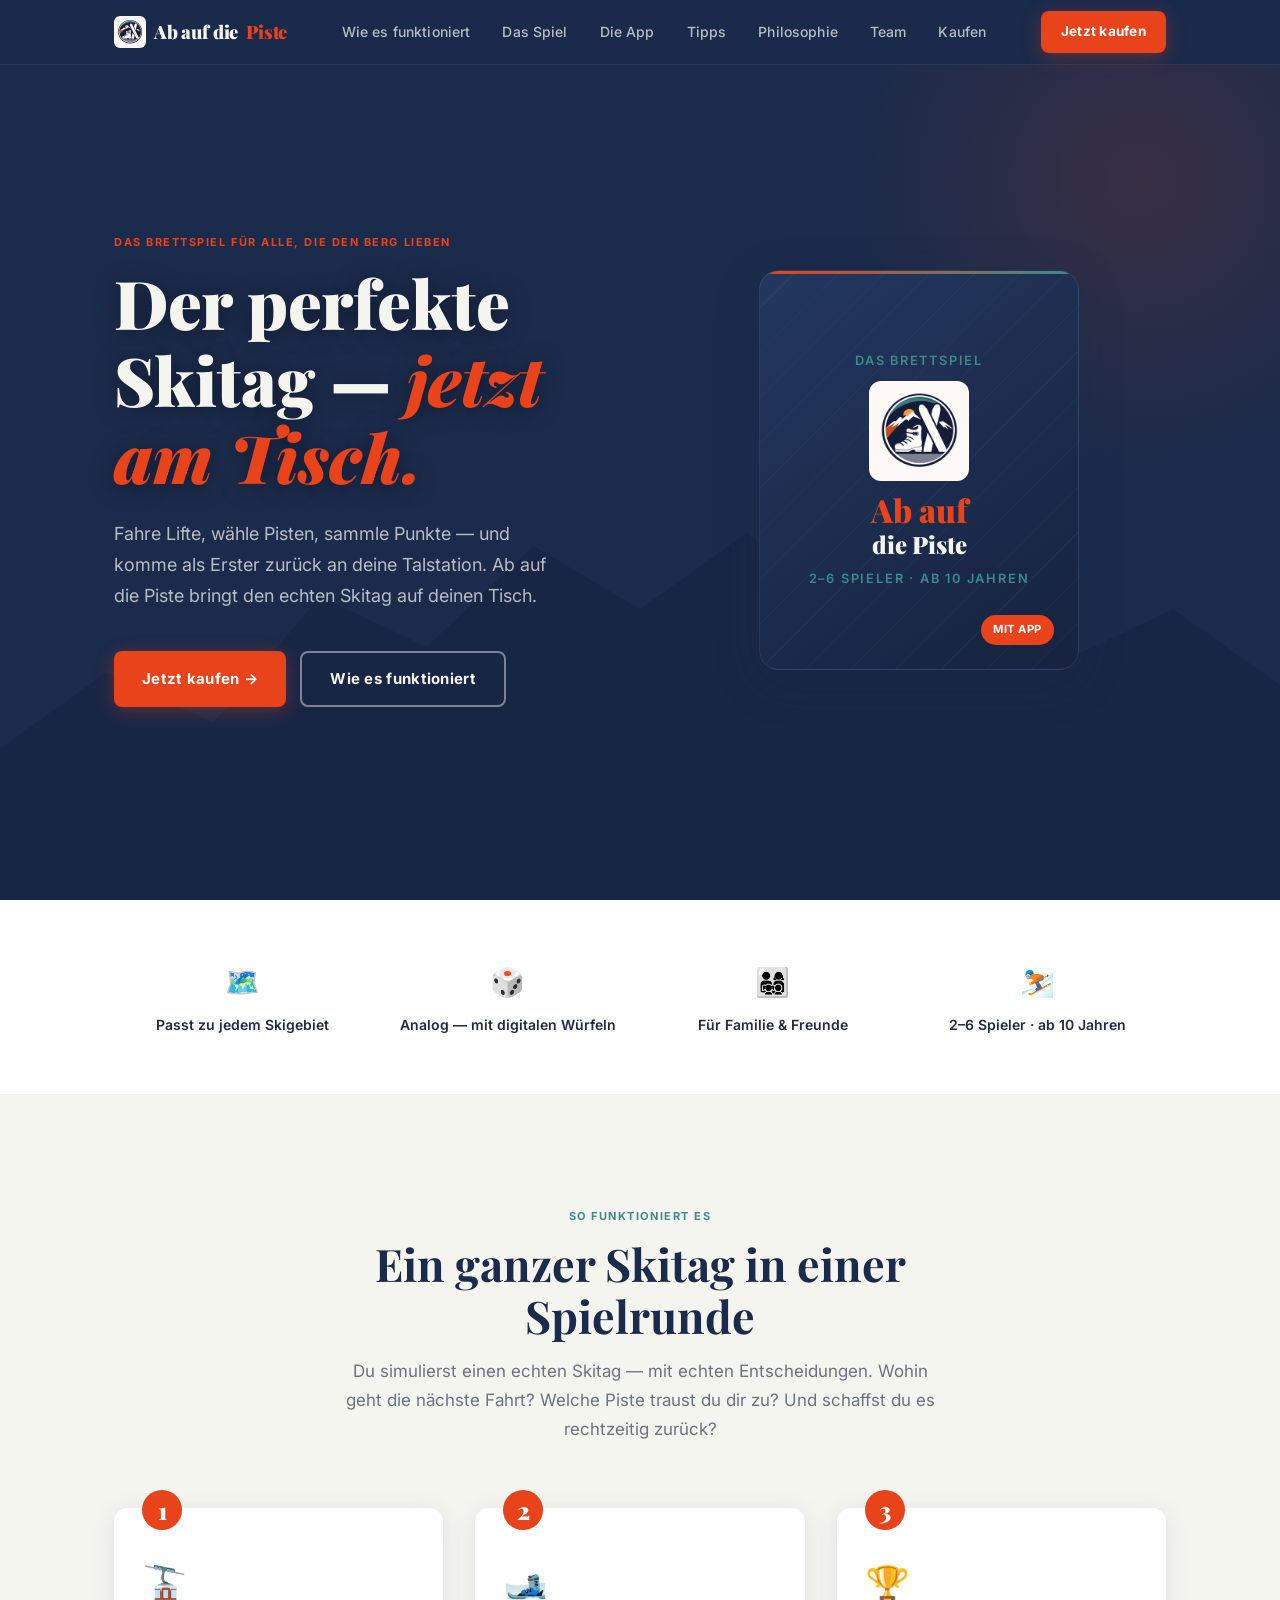
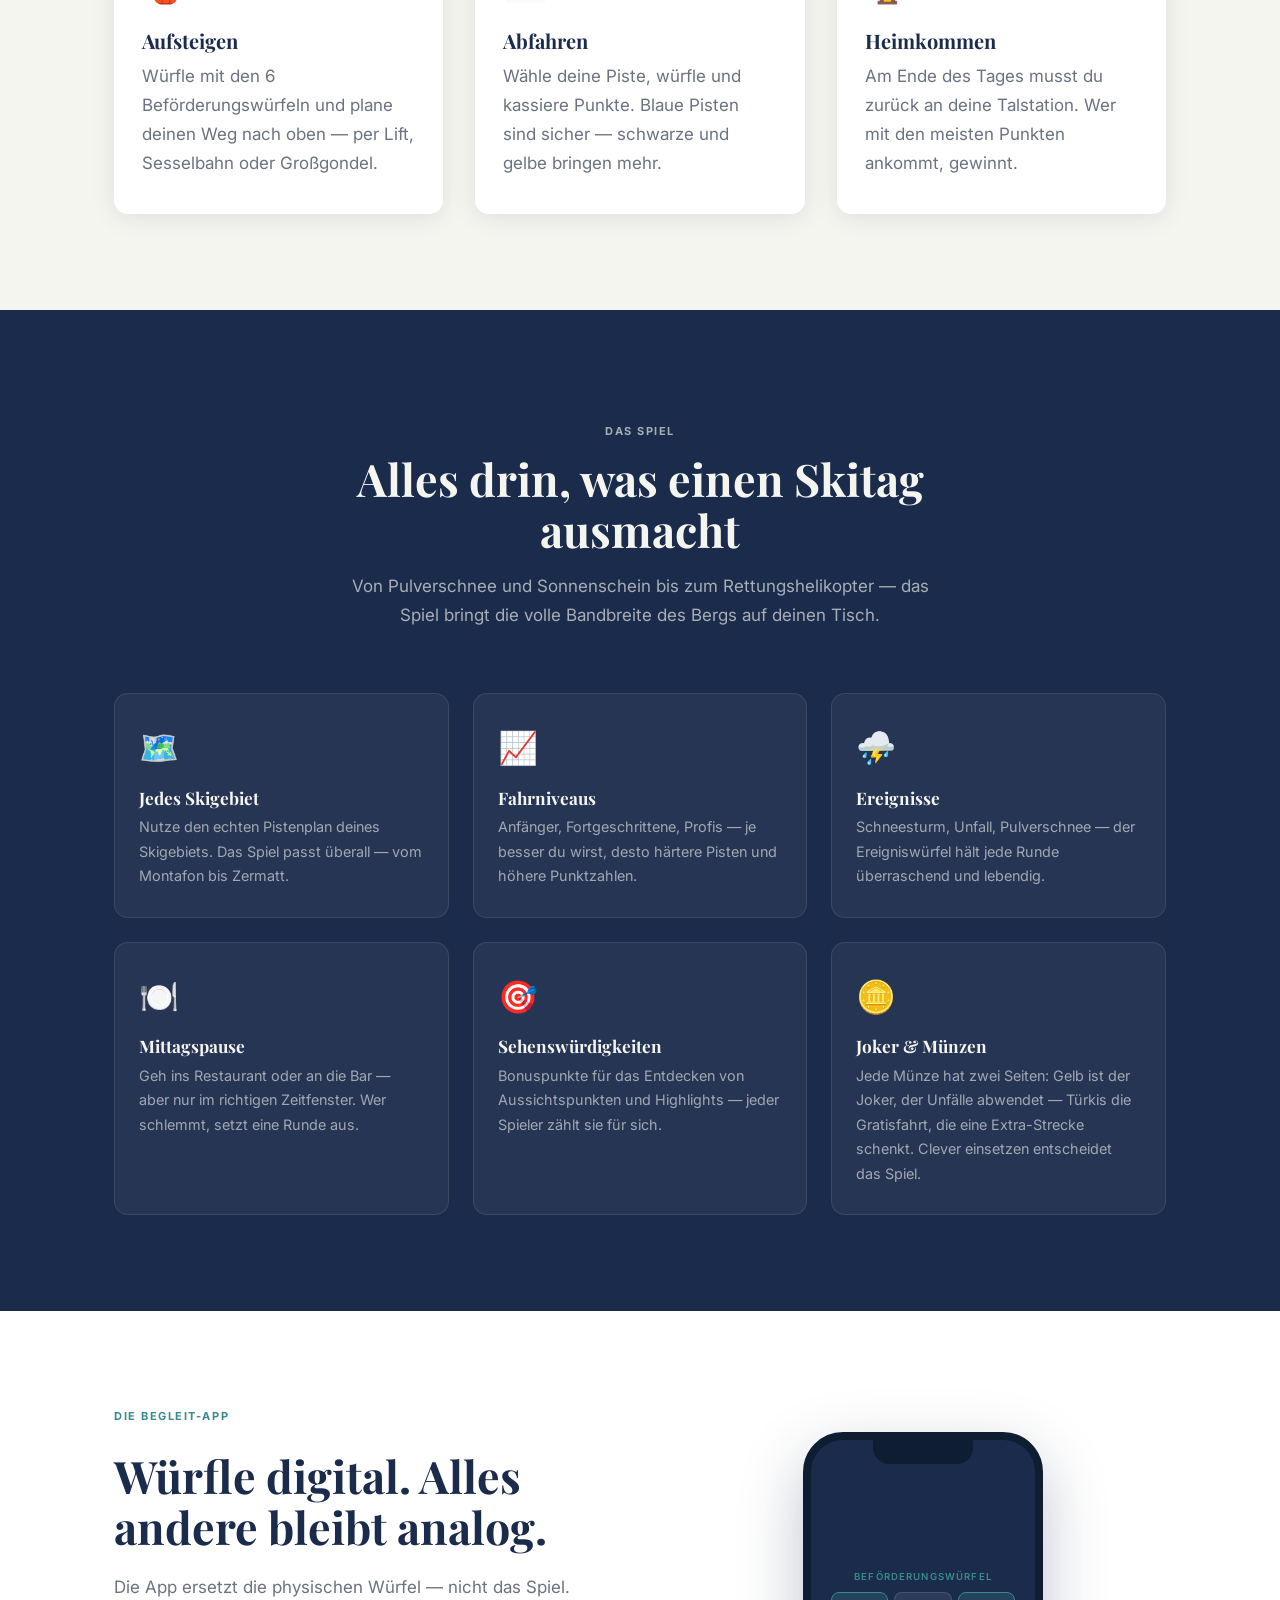
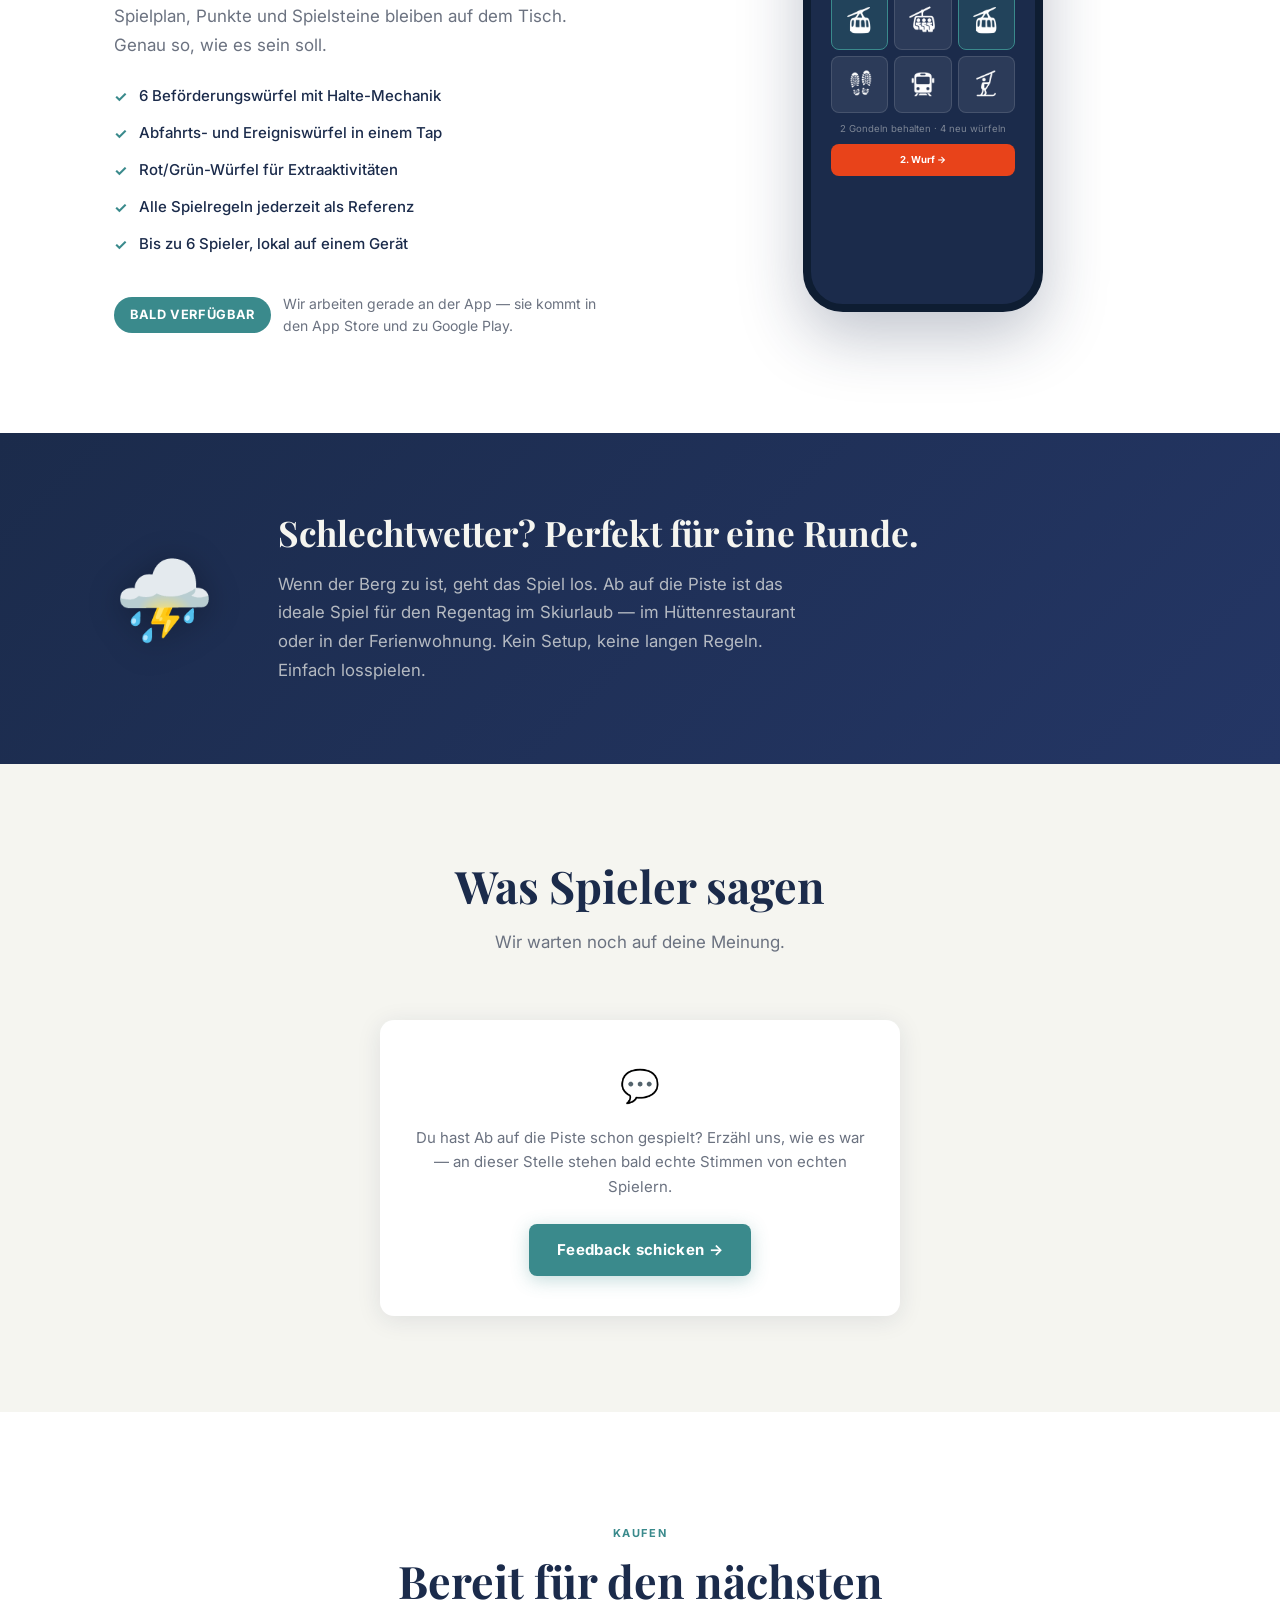
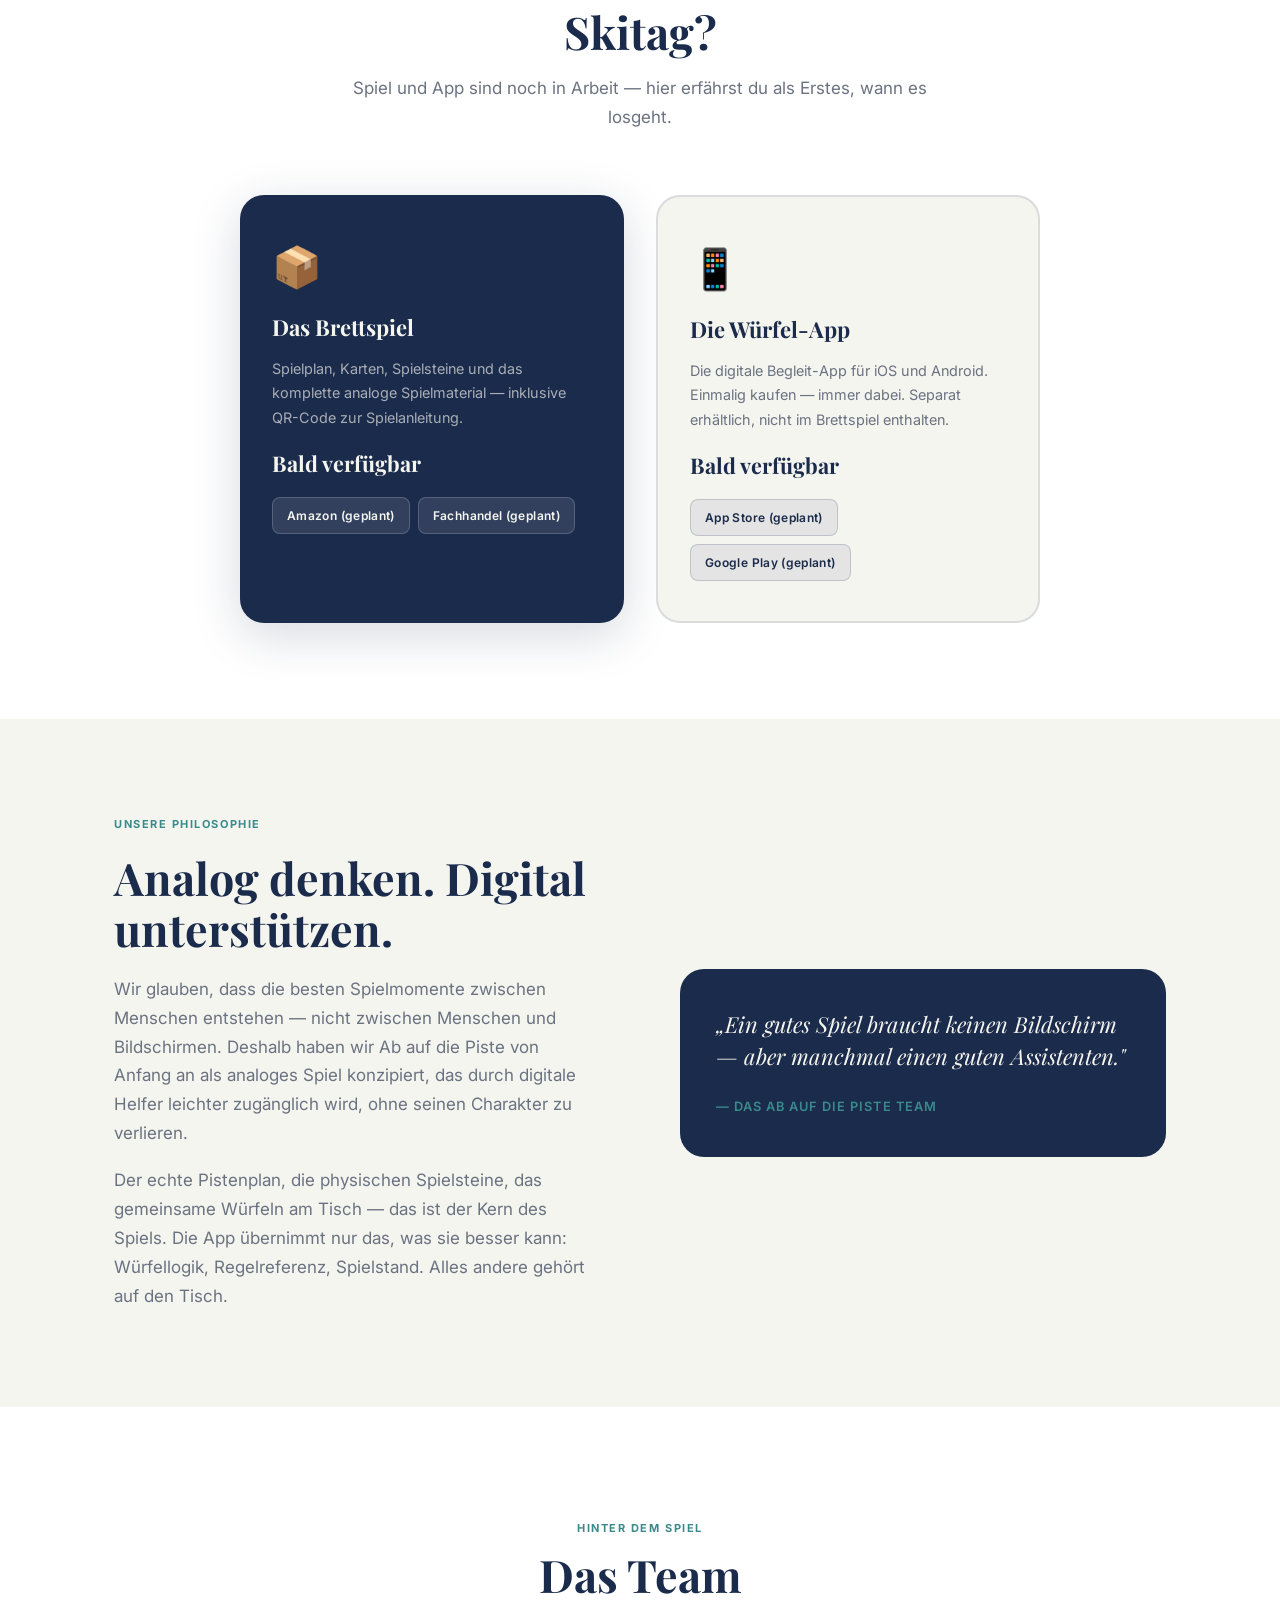
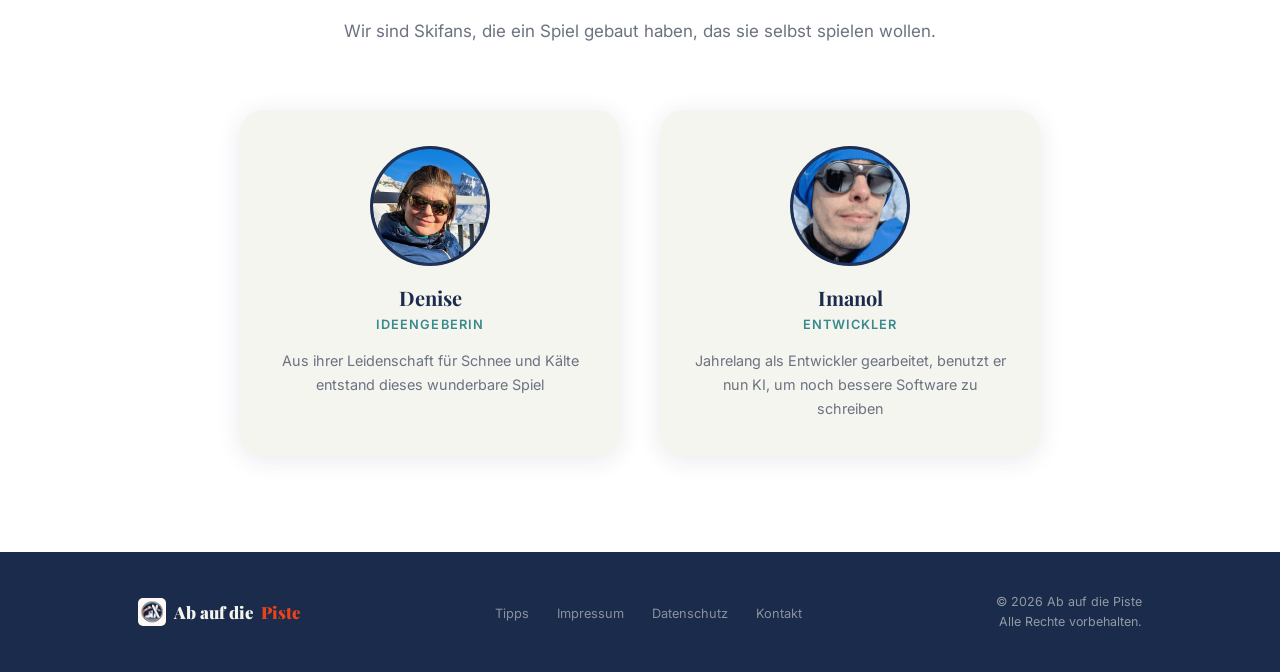
==== commit 14a4d5a2: "many changes" ====
--- a/index.html
+++ b/index.html
@@ -4,6 +4,19 @@
   <meta charset="UTF-8" />
   <meta name="viewport" content="width=device-width, initial-scale=1.0" />
   <title>Ab auf die Piste — Das Brettspiel</title>
+  <meta name="description" content="Das Brettspiel für den perfekten Skitag: Lifte fahren, Pisten wählen, Punkte sammeln — auf dem echten Pistenplan deines Skigebiets. Für 2–6 Spieler ab 10 Jahren, mit digitaler Würfel-App." />
+  <link rel="canonical" href="https://abaufdiepiste.ch/" />
+  <meta property="og:type" content="website" />
+  <meta property="og:site_name" content="Ab auf die Piste" />
+  <meta property="og:locale" content="de_CH" />
+  <meta property="og:title" content="Ab auf die Piste — Das Brettspiel" />
+  <meta property="og:description" content="Das Brettspiel für den perfekten Skitag: Lifte fahren, Pisten wählen, Punkte sammeln — auf dem echten Pistenplan deines Skigebiets. Für 2–6 Spieler ab 10 Jahren, mit digitaler Würfel-App." />
+  <meta property="og:url" content="https://abaufdiepiste.ch/" />
+  <meta property="og:image" content="https://abaufdiepiste.ch/img/og_image.png" />
+  <meta property="og:image:width" content="1200" />
+  <meta property="og:image:height" content="630" />
+  <meta property="og:image:alt" content="Ab auf die Piste — das Brettspiel für den perfekten Skitag" />
+  <meta name="twitter:card" content="summary_large_image" />
   <link rel="icon" type="image/png" href="img/logo_abaufdiepiste.png" />
   <link rel="preconnect" href="https://fonts.googleapis.com" />
   <link rel="preconnect" href="https://fonts.gstatic.com" crossorigin />
@@ -13,13 +26,10 @@
 </head>
 <body>
 
-  <!-- MOCKUP INDICATOR -->
-  <div class="mockup-banner">Website-Mockup — Platzhalter-Inhalte</div>
-
   <!-- ─── NAV ───────────────────────────────────────── -->
   <nav>
     <div class="nav-inner">
-      <div class="nav-logo"><img src="logo_abaufdiepiste.png" alt="Ab auf die Piste" class="nav-logo-img">Ab auf die <span>Piste</span></div>
+      <div class="nav-logo"><img src="img/logo_abaufdiepiste.png" alt="Ab auf die Piste" class="nav-logo-img">Ab auf die <span>Piste</span></div>
       <ul class="nav-links">
         <li><a href="#how-it-works">Wie es funktioniert</a></li>
         <li><a href="#features">Das Spiel</a></li>
@@ -59,7 +69,7 @@
               die Piste
             </div>
             <span class="box-subtitle-mock">2–6 Spieler · ab 10 Jahren</span>
-            <span class="box-badge">Inkl. App</span>
+            <span class="box-badge">Mit App</span>
           </div>
         </div>
       </div>
@@ -112,7 +122,7 @@
         <div class="step-card">
           <div class="step-icon">🏆</div>
           <h3>Heimkommen</h3>
-          <p>Am Ende des Tages must du zurück an deine Talstation. Wer mit den meisten Punkten ankommt, gewinnt.</p>
+          <p>Am Ende des Tages musst du zurück an deine Talstation. Wer mit den meisten Punkten ankommt, gewinnt.</p>
         </div>
       </div>
     </div>
@@ -177,8 +187,8 @@
             <li>Bis zu 6 Spieler, lokal auf einem Gerät</li>
           </ul>
           <div class="app-store-row">
-            <a href="#" class="btn btn-teal">App Store ↗</a>
-            <a href="#" class="btn btn-outline-dark">Google Play ↗</a>
+            <span class="coming-soon">Bald verfügbar</span>
+            <span class="coming-soon-note">Wir arbeiten gerade an der App — sie kommt in den App Store und zu Google Play.</span>
           </div>
         </div>
         <div class="hero-visual">
@@ -187,12 +197,12 @@
             <div class="phone-screen-content">
               <div class="phone-label">Beförderungswürfel</div>
               <div class="phone-dice-row">
-                <div class="phone-die active">🚡</div>
-                <div class="phone-die">🚠</div>
-                <div class="phone-die active">🚡</div>
-                <div class="phone-die">🚶</div>
-                <div class="phone-die">🚌</div>
-                <div class="phone-die">🚠</div>
+                <div class="phone-die active"><img src="img/transport_gondel.png" alt="Große Gondel"></div>
+                <div class="phone-die"><img src="img/transport_sesselbahn.png" alt="Sesselbahn"></div>
+                <div class="phone-die active"><img src="img/transport_gondel.png" alt="Große Gondel"></div>
+                <div class="phone-die"><img src="img/transport_fussweg.png" alt="Fussweg"></div>
+                <div class="phone-die"><img src="img/transport_zug.png" alt="Zug"></div>
+                <div class="phone-die"><img src="img/transport_skilift.png" alt="Skilift"></div>
               </div>
               <div class="phone-caption">
                 2 Gondeln behalten · 4 neu würfeln
@@ -228,35 +238,16 @@
   <section id="testimonials">
     <div class="container">
       <div class="section-header">
-        <p class="eyebrow">Stimmen</p>
         <h2>Was Spieler sagen</h2>
-        <p>Platzhalter — hier kommen echte Bewertungen und Rezensionen nach dem Launch.</p>
-      </div>
-      <div class="testimonials-grid">
-        <div class="testimonial-card">
-          <div class="stars">★★★★★</div>
-          <blockquote>„Wir haben das Spiel an einem verregneten Tag in Lech gespielt — und danach drei weitere Mal. Absolut süchtig machend."</blockquote>
-          <div class="testimonial-author">
-            Familie M., München
-            <span>Spieltest-Feedback</span>
-          </div>
-        </div>
-        <div class="testimonial-card">
-          <div class="stars">★★★★★</div>
-          <blockquote>„Endlich ein Skispiel, das sich wirklich nach einem echten Tag auf der Piste anfühlt. Die Würfelapp ist super durchdacht."</blockquote>
-          <div class="testimonial-author">
-            Tobias R., Innsbruck
-            <span>Spieltest-Feedback</span>
-          </div>
-        </div>
-        <div class="testimonial-card">
-          <div class="stars">★★★★★</div>
-          <blockquote>„Tolles Geschenk für alle, die gerne Ski fahren. Unser Bestseller unter Skibegeisterten."</blockquote>
-          <div class="testimonial-author">
-            Sortiment-Platzhalter
-            <span>Fachhändler-Zitat</span>
-          </div>
-        </div>
+        <p>Wir warten noch auf deine Meinung.</p>
+      </div>
+      <div class="testimonial-invite">
+        <div class="testimonial-invite-icon">💬</div>
+        <p class="testimonial-invite-text">
+          Du hast Ab auf die Piste schon gespielt? Erzähl uns, wie es war —
+          an dieser Stelle stehen bald echte Stimmen von echten Spielern.
+        </p>
+        <a href="kontakt.html" class="btn btn-teal">Feedback schicken →</a>
       </div>
     </div>
   </section>
@@ -267,26 +258,27 @@
       <div class="section-header">
         <p class="eyebrow">Kaufen</p>
         <h2>Bereit für den nächsten Skitag?</h2>
+        <p>Spiel und App sind noch in Arbeit — hier erfährst du als Erstes, wann es losgeht.</p>
       </div>
       <div class="buy-inner">
         <div class="buy-card physical">
           <div class="buy-icon">📦</div>
           <h3>Das Brettspiel</h3>
-          <p>Spielplan, Karten, Spielsteine und das komplette analoge Spielmaterial — inklusive QR-Code für die App.</p>
-          <div class="buy-price">€ XX,– <small>inkl. MwSt.</small></div>
+          <p>Spielplan, Karten, Spielsteine und das komplette analoge Spielmaterial — inklusive QR-Code zur Spielanleitung.</p>
+          <div class="buy-price soon">Bald verfügbar</div>
           <div class="store-badge-row">
-            <span class="store-badge">Amazon →</span>
-            <span class="store-badge">Fachhandel</span>
+            <span class="store-badge">Amazon (geplant)</span>
+            <span class="store-badge">Fachhandel (geplant)</span>
           </div>
         </div>
         <div class="buy-card app">
           <div class="buy-icon">📱</div>
           <h3>Die Würfel-App</h3>
-          <p>Die digitale Begleit-App für iOS und Android. Einmalig kaufen — immer dabei. Nur mit dem physischen Spiel sinnvoll.</p>
-          <div class="buy-price">€ 2–4 <small>einmalig</small></div>
+          <p>Die digitale Begleit-App für iOS und Android. Einmalig kaufen — immer dabei. Separat erhältlich, nicht im Brettspiel enthalten.</p>
+          <div class="buy-price soon">Bald verfügbar</div>
           <div class="store-badge-row">
-            <span class="store-badge dark">App Store →</span>
-            <span class="store-badge dark">Google Play →</span>
+            <span class="store-badge dark">App Store (geplant)</span>
+            <span class="store-badge dark">Google Play (geplant)</span>
           </div>
         </div>
       </div>
@@ -310,9 +302,6 @@
             Die App übernimmt nur das, was sie besser kann: Würfellogik, Regelreferenz, Spielstand. Alles andere gehört
             auf den Tisch.
           </p>
-          <p>
-            [Platzhalter — diesen Text kannst du nach Bedarf anpassen.]
-          </p>
         </div>
         <div class="philosophy-accent">
           <div class="philosophy-quote">
@@ -335,18 +324,18 @@
       <div class="team-grid">
         <div class="team-card">
           <div class="team-photo">
-            <img src="img/Denise.jpg" alt="Name">
+            <img src="img/Denise.jpg" alt="Denise">
           </div>
           <h3>Denise</h3>
-          <div class="team-role"> Idee Erstellerin </div>
+          <div class="team-role">Ideengeberin</div>
           <p>Aus ihrer Leidenschaft für Schnee und Kälte entstand dieses wunderbare Spiel</p>
         </div>
         <div class="team-card">
           <div class="team-photo">
-            <img src="img/Imanol.png" alt="Name">
+            <img src="img/Imanol.png" alt="Imanol">
           </div>
           <h3>Imanol</h3>
-          <div class="team-role"> Entwickler </div>
+          <div class="team-role">Entwickler</div>
           <p>Jahrelang als Entwickler gearbeitet, benutzt er nun KI, um noch bessere Software zu schreiben</p>
         </div>
       </div>
--- a/website_shared.css
+++ b/website_shared.css
@@ -103,7 +103,10 @@
 /* ══════════════════════════════════════════════════ */
 /* NAV                                               */
 /* ══════════════════════════════════════════════════ */
-nav {
+/* Scoped to the page-level site nav: an unscoped `nav` selector also caught
+   in-page navigation such as the manual's table of contents and pinned it
+   over the content as a fixed overlay. */
+body > nav {
   position: fixed;
   top: 0; left: 0; right: 0;
   z-index: 100;
--- a/website_main.css
+++ b/website_main.css
@@ -333,6 +333,24 @@
   gap: 12px;
   flex-wrap: wrap;
 }
+/* App is not in any store yet — status instead of dead store buttons. */
+.coming-soon {
+  background: var(--glacier-teal);
+  color: var(--white);
+  font-size: 0.8rem;
+  font-weight: 700;
+  letter-spacing: 0.05em;
+  text-transform: uppercase;
+  padding: 8px 16px;
+  border-radius: 20px;
+  align-self: center;
+}
+.coming-soon-note {
+  font-size: 0.875rem;
+  color: var(--rock-grey);
+  line-height: 1.6;
+  flex: 1 1 260px;
+}
 /* Phone mockup */
 .phone-mockup {
   width: 240px;
@@ -394,6 +412,13 @@
   background: rgba(58, 138, 140, 0.25);
   border-color: var(--glacier-teal);
 }
+/* Same transport symbols as the app; the website keeps its own copies in img/,
+   recoloured white because this mockup screen is dark. */
+.phone-die img {
+  width: 62%;
+  height: 62%;
+  object-fit: contain;
+}
 .phone-btn-row {
   display: flex;
   gap: 6px;
@@ -499,6 +524,27 @@
   .testimonials-grid { grid-template-columns: 1fr; max-width: 420px; margin: 0 auto; }
 }
 
+/* Empty state while no real testimonials exist yet — see WEB-3. */
+.testimonial-invite {
+  background: var(--white);
+  border-radius: var(--radius-md);
+  box-shadow: var(--shadow-card);
+  padding: 40px 32px;
+  max-width: 520px;
+  margin: 0 auto;
+  text-align: center;
+}
+.testimonial-invite-icon {
+  font-size: 2rem;
+  margin-bottom: 14px;
+}
+.testimonial-invite-text {
+  font-size: 0.9375rem;
+  color: var(--rock-grey);
+  line-height: 1.65;
+  margin-bottom: 24px;
+}
+
 /* ══════════════════════════════════════════════════ */
 /* BUY SECTION                                       */
 /* ══════════════════════════════════════════════════ */
@@ -545,6 +591,7 @@
 }
 .buy-card.physical .buy-price { color: var(--summit-white); }
 .buy-card.app .buy-price      { color: var(--alpine-night); }
+.buy-price.soon { font-size: 1.35rem; }
 .buy-price small {
   font-family: var(--font-body);
   font-size: 0.875rem;
@@ -680,26 +727,3 @@
 @media (max-width: 600px) {
   .team-grid { grid-template-columns: 1fr; max-width: 380px; }
 }
-
-/* ══════════════════════════════════════════════════ */
-/* MOCKUP BANNER                                     */
-/* ══════════════════════════════════════════════════ */
-.mockup-banner {
-  position: fixed;
-  bottom: 16px;
-  left: 50%;
-  transform: translateX(-50%);
-  background: var(--alpenglühen);
-  color: white;
-  font-family: var(--font-body);
-  font-size: 0.78rem;
-  font-weight: 700;
-  letter-spacing: 0.08em;
-  text-transform: uppercase;
-  padding: 8px 20px;
-  border-radius: 24px;
-  box-shadow: 0 4px 20px rgba(0,0,0,0.25);
-  z-index: 999;
-  white-space: nowrap;
-  pointer-events: none;
-}
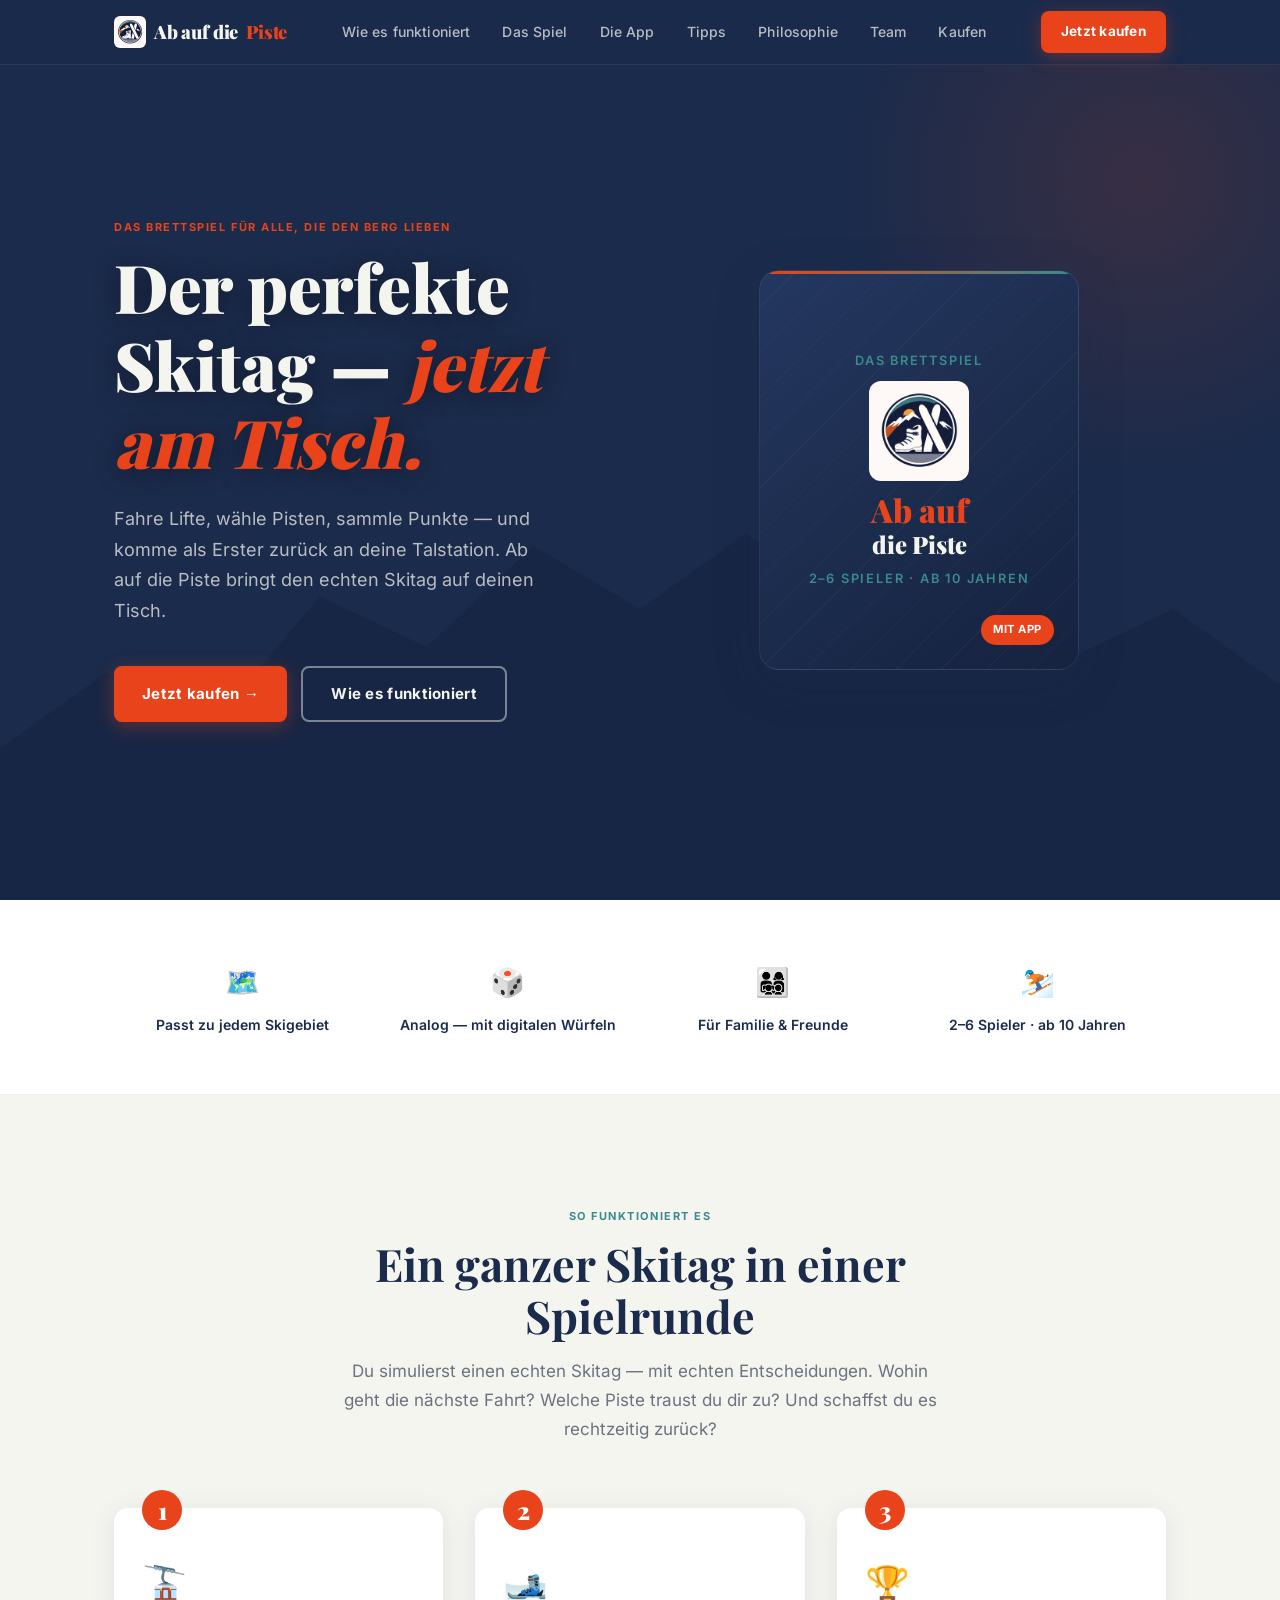
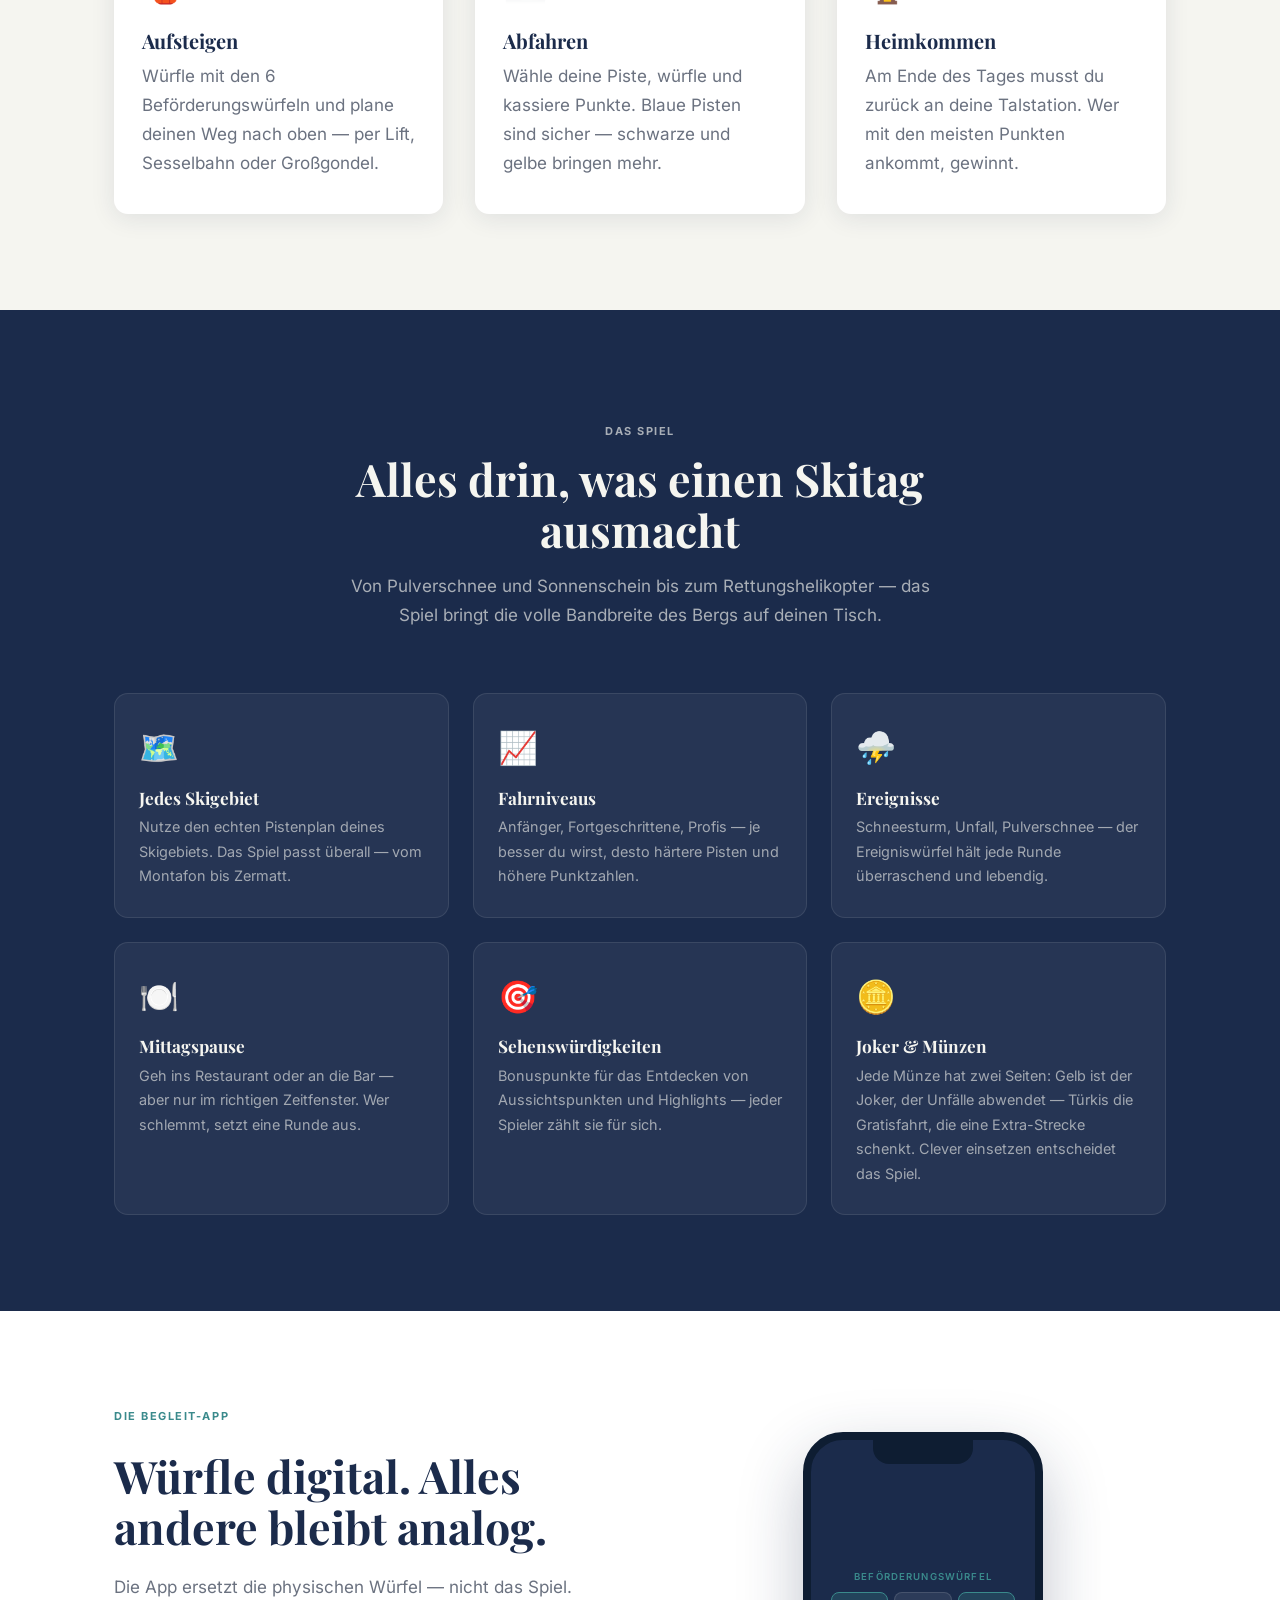
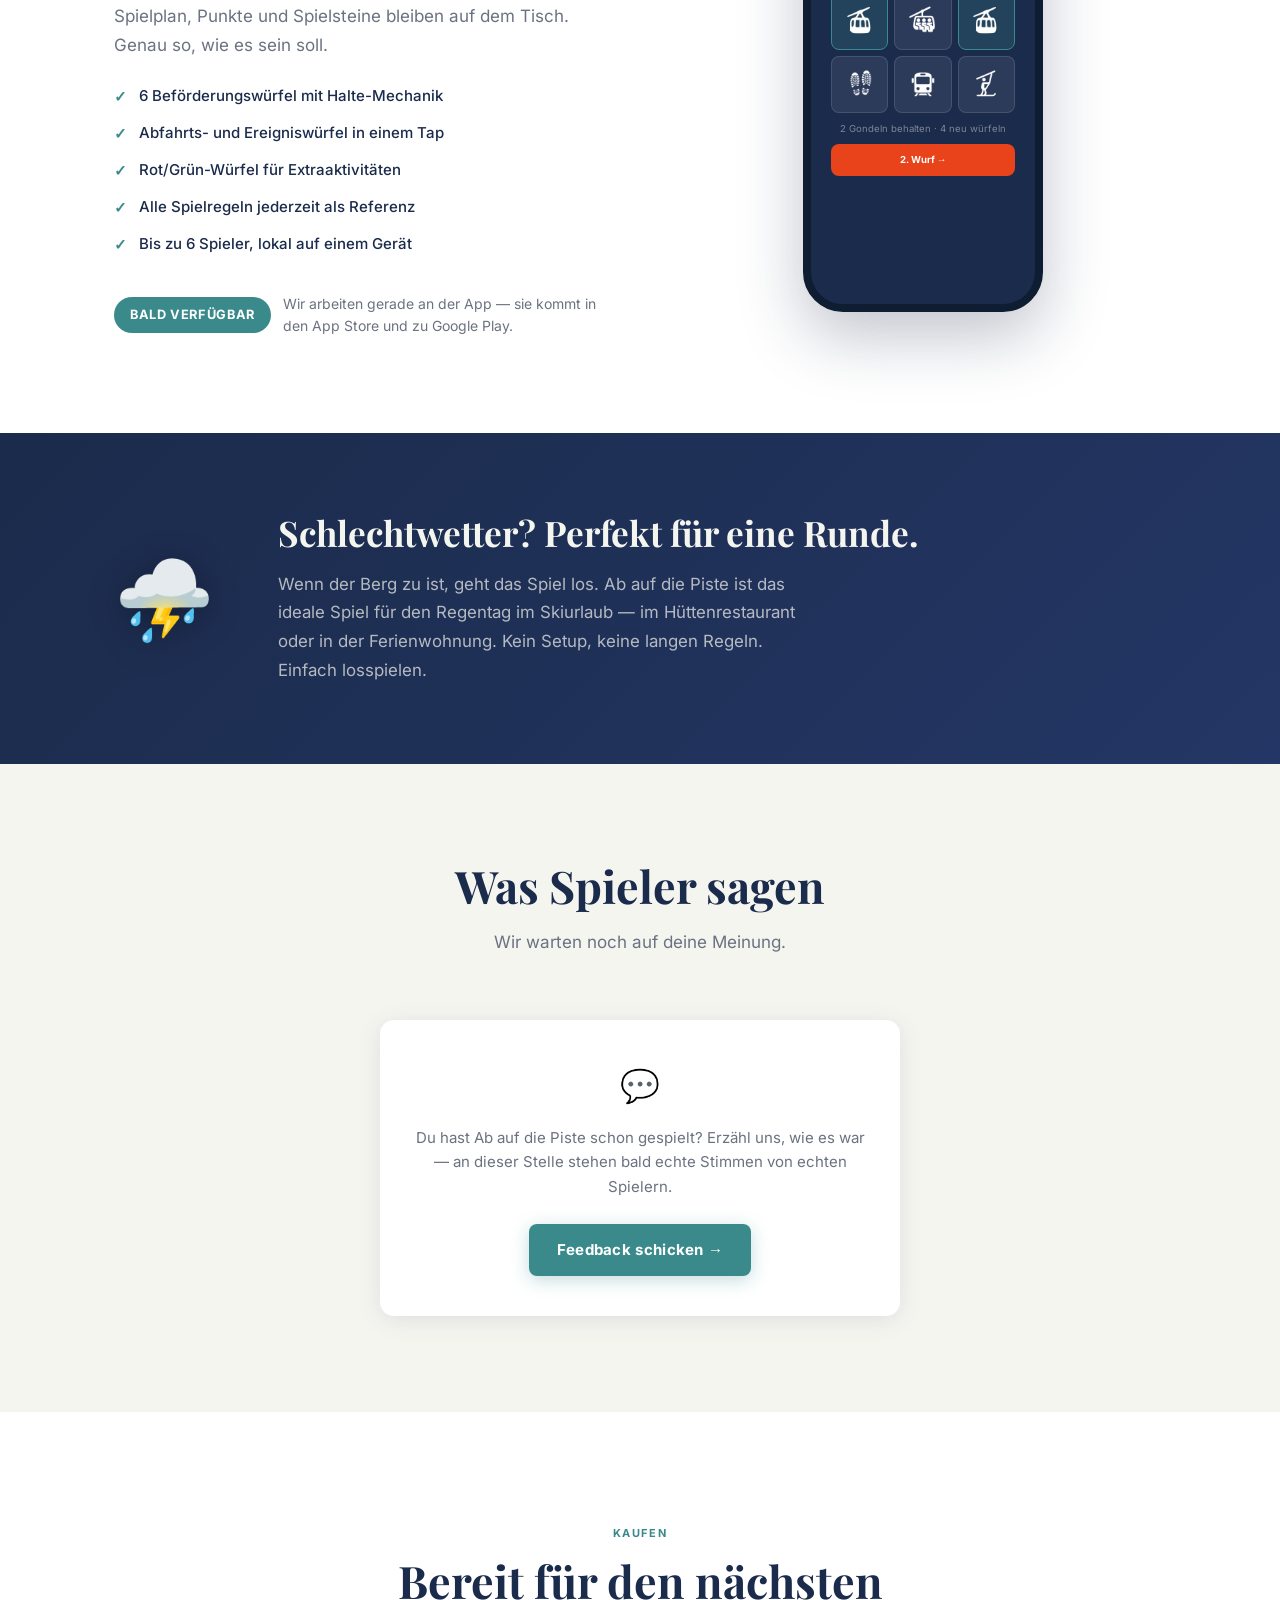
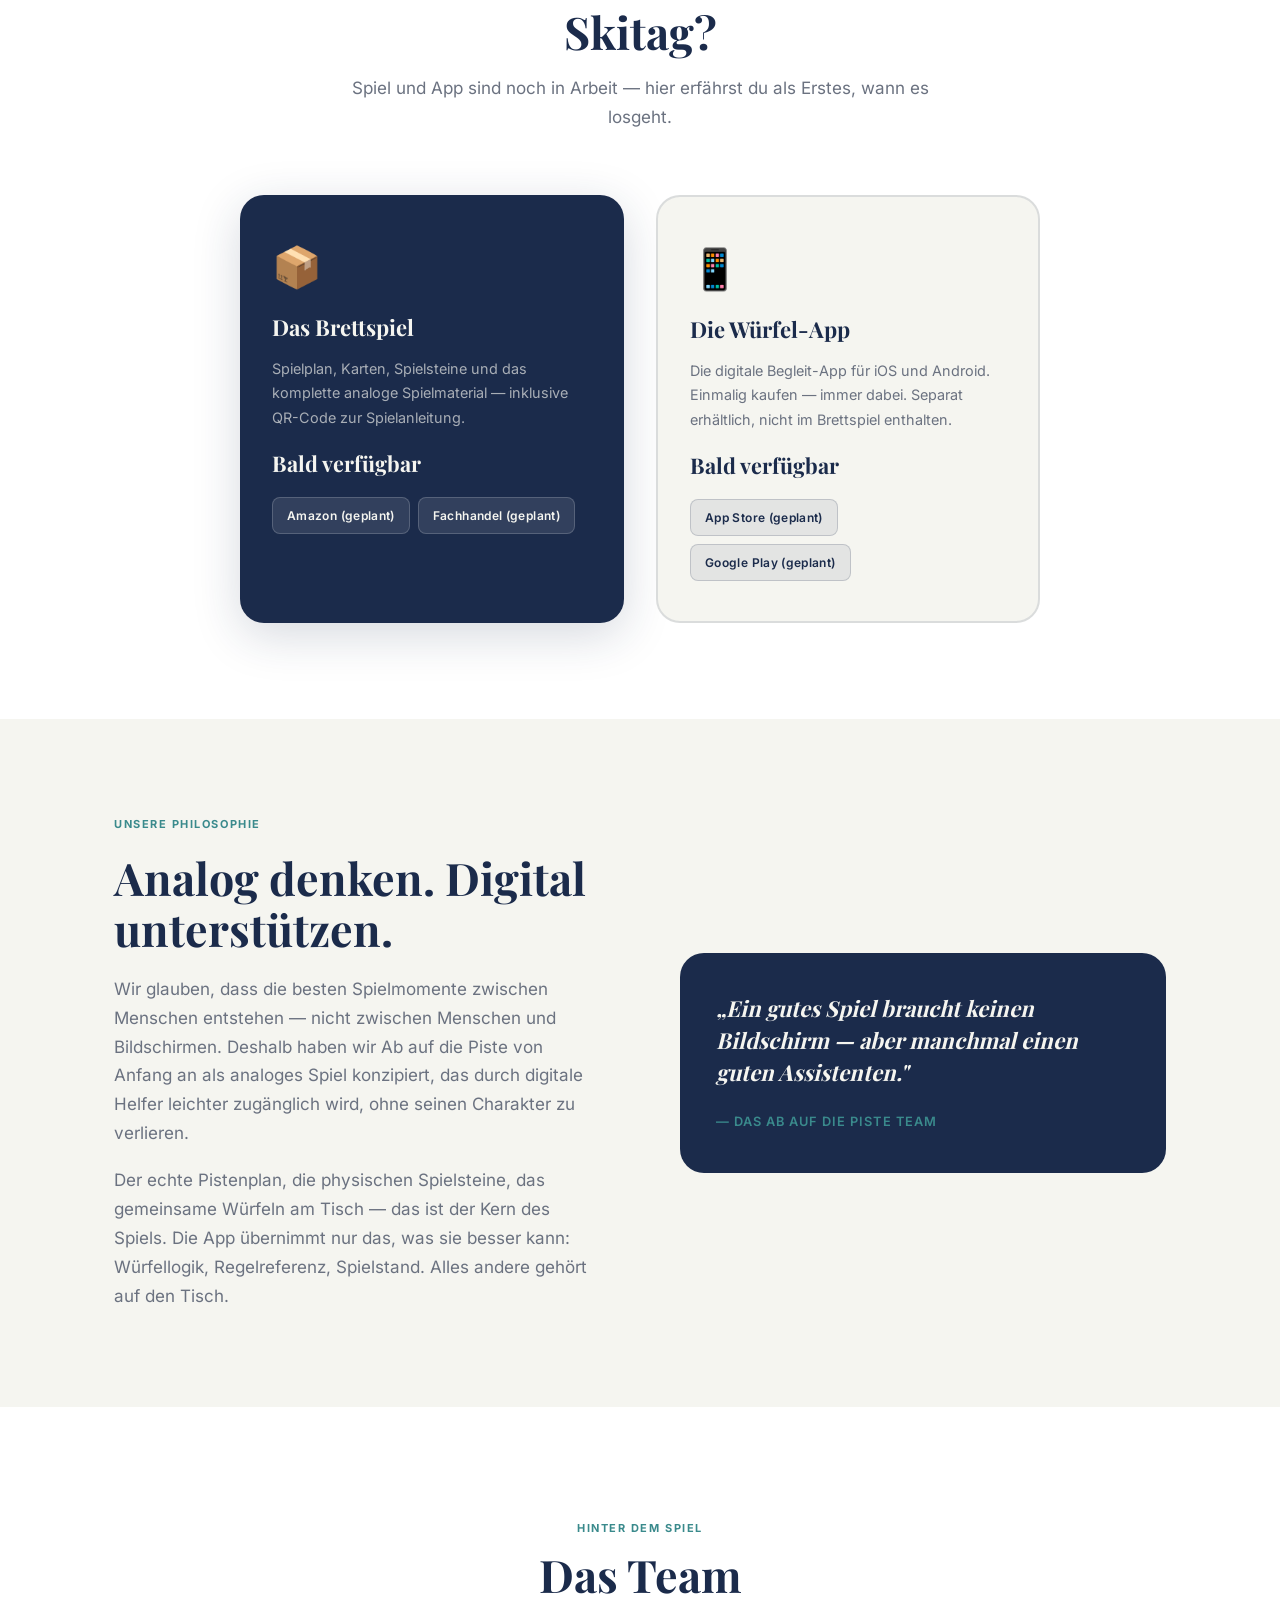
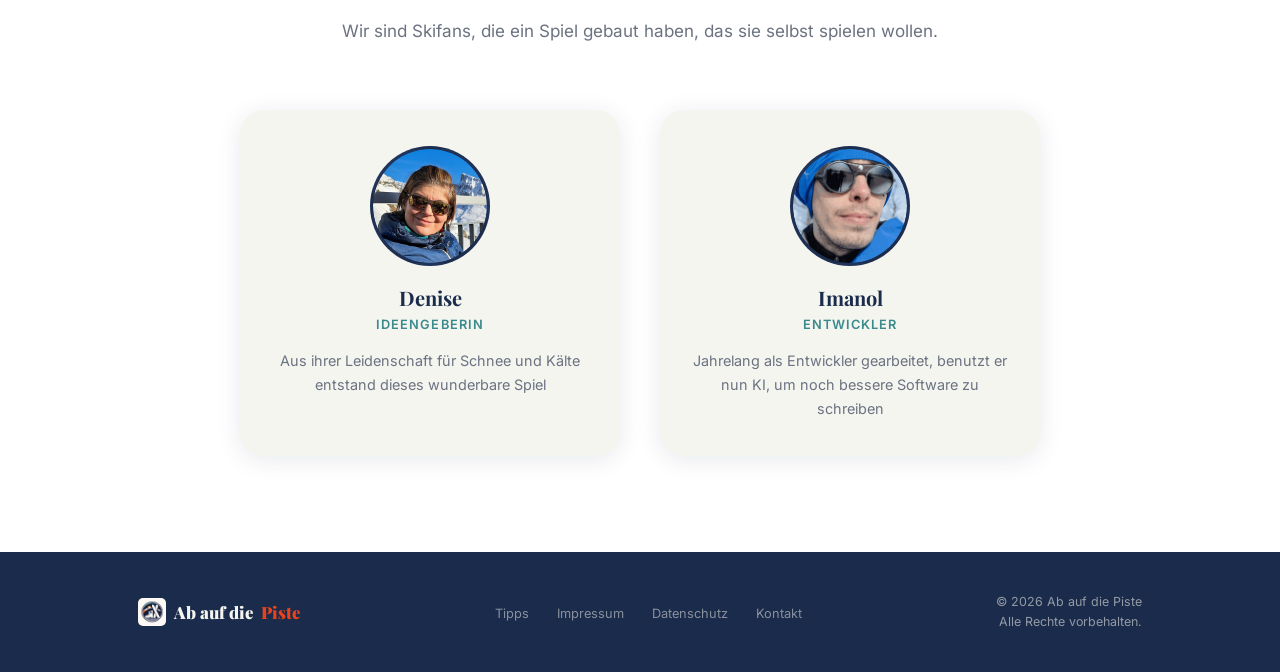
==== commit a7ef6223: "danteschutzerklaerung" ====
--- a/index.html
+++ b/index.html
@@ -18,9 +18,6 @@
   <meta property="og:image:alt" content="Ab auf die Piste — das Brettspiel für den perfekten Skitag" />
   <meta name="twitter:card" content="summary_large_image" />
   <link rel="icon" type="image/png" href="img/logo_abaufdiepiste.png" />
-  <link rel="preconnect" href="https://fonts.googleapis.com" />
-  <link rel="preconnect" href="https://fonts.gstatic.com" crossorigin />
-  <link href="https://fonts.googleapis.com/css2?family=Playfair+Display:wght@700;900&family=Inter:wght@400;500;600;700&display=swap" rel="stylesheet" />
   <link rel="stylesheet" href="website_shared.css" />
   <link rel="stylesheet" href="website_main.css" />
 </head>
@@ -350,7 +347,7 @@
         <ul class="footer-links">
           <li><a href="tipps.html">Tipps</a></li>
           <li><a href="impressum.html">Impressum</a></li>
-          <li><a href="#">Datenschutz</a></li>
+          <li><a href="datenschutz.html">Datenschutz</a></li>
           <li><a href="kontakt.html">Kontakt</a></li>
         </ul>
         <div class="footer-copy">© 2026 Ab auf die Piste<br>Alle Rechte vorbehalten.</div>
--- a/website_shared.css
+++ b/website_shared.css
@@ -1,3 +1,56 @@
+/* ══════════════════════════════════════════════════ */
+/* SELF-HOSTED FONTS                                 */
+/* ══════════════════════════════════════════════════ */
+/* Served from our own domain on purpose: loading them from
+   fonts.googleapis.com transmits every visitor IP to Google
+   (LG München I, 20.01.2022 – 3 O 17493/20). Never re-add the
+   Google Fonts <link> tags.
+   Source: @fontsource, SIL Open Font License 1.1 —
+   licence texts in fonts/LICENSE_*.txt.
+   Subset: latin (covers ä ö ü ß and the dashes used on the site). */
+@font-face {
+  font-family: 'Inter';
+  font-style: normal;
+  font-weight: 400;
+  font-display: swap;
+  src: url('fonts/inter-latin-400-normal.woff2') format('woff2');
+}
+@font-face {
+  font-family: 'Inter';
+  font-style: normal;
+  font-weight: 500;
+  font-display: swap;
+  src: url('fonts/inter-latin-500-normal.woff2') format('woff2');
+}
+@font-face {
+  font-family: 'Inter';
+  font-style: normal;
+  font-weight: 600;
+  font-display: swap;
+  src: url('fonts/inter-latin-600-normal.woff2') format('woff2');
+}
+@font-face {
+  font-family: 'Inter';
+  font-style: normal;
+  font-weight: 700;
+  font-display: swap;
+  src: url('fonts/inter-latin-700-normal.woff2') format('woff2');
+}
+@font-face {
+  font-family: 'Playfair Display';
+  font-style: normal;
+  font-weight: 700;
+  font-display: swap;
+  src: url('fonts/playfair-display-latin-700-normal.woff2') format('woff2');
+}
+@font-face {
+  font-family: 'Playfair Display';
+  font-style: normal;
+  font-weight: 900;
+  font-display: swap;
+  src: url('fonts/playfair-display-latin-900-normal.woff2') format('woff2');
+}
+
 /* ─── Design Tokens ───────────────────────────────── */
 :root {
   --alpine-night:  #1B2B4B;
@@ -257,6 +310,31 @@
   line-height: 1.75;
   margin-bottom: 12px;
 }
+.page-content ul {
+  margin: 0 0 12px 22px;
+  padding: 0;
+  list-style: disc;
+}
+.page-content li {
+  font-size: 1rem;
+  line-height: 1.75;
+  color: var(--rock-grey);
+  margin-bottom: 6px;
+}
+.page-content code {
+  font-family: ui-monospace, SFMono-Regular, Menlo, Consolas, monospace;
+  font-size: 0.9em;
+  background: rgba(27,43,75,0.06);
+  border-radius: var(--radius-sm);
+  padding: 1px 5px;
+}
+.page-updated {
+  margin-top: 48px;
+  padding-top: 20px;
+  border-top: 1px solid rgba(27,43,75,0.12);
+  font-size: 0.875rem;
+  color: var(--rock-grey);
+}
 .placeholder-note {
   background: rgba(232, 67, 26, 0.06);
   border-left: 3px solid var(--alpenglühen);
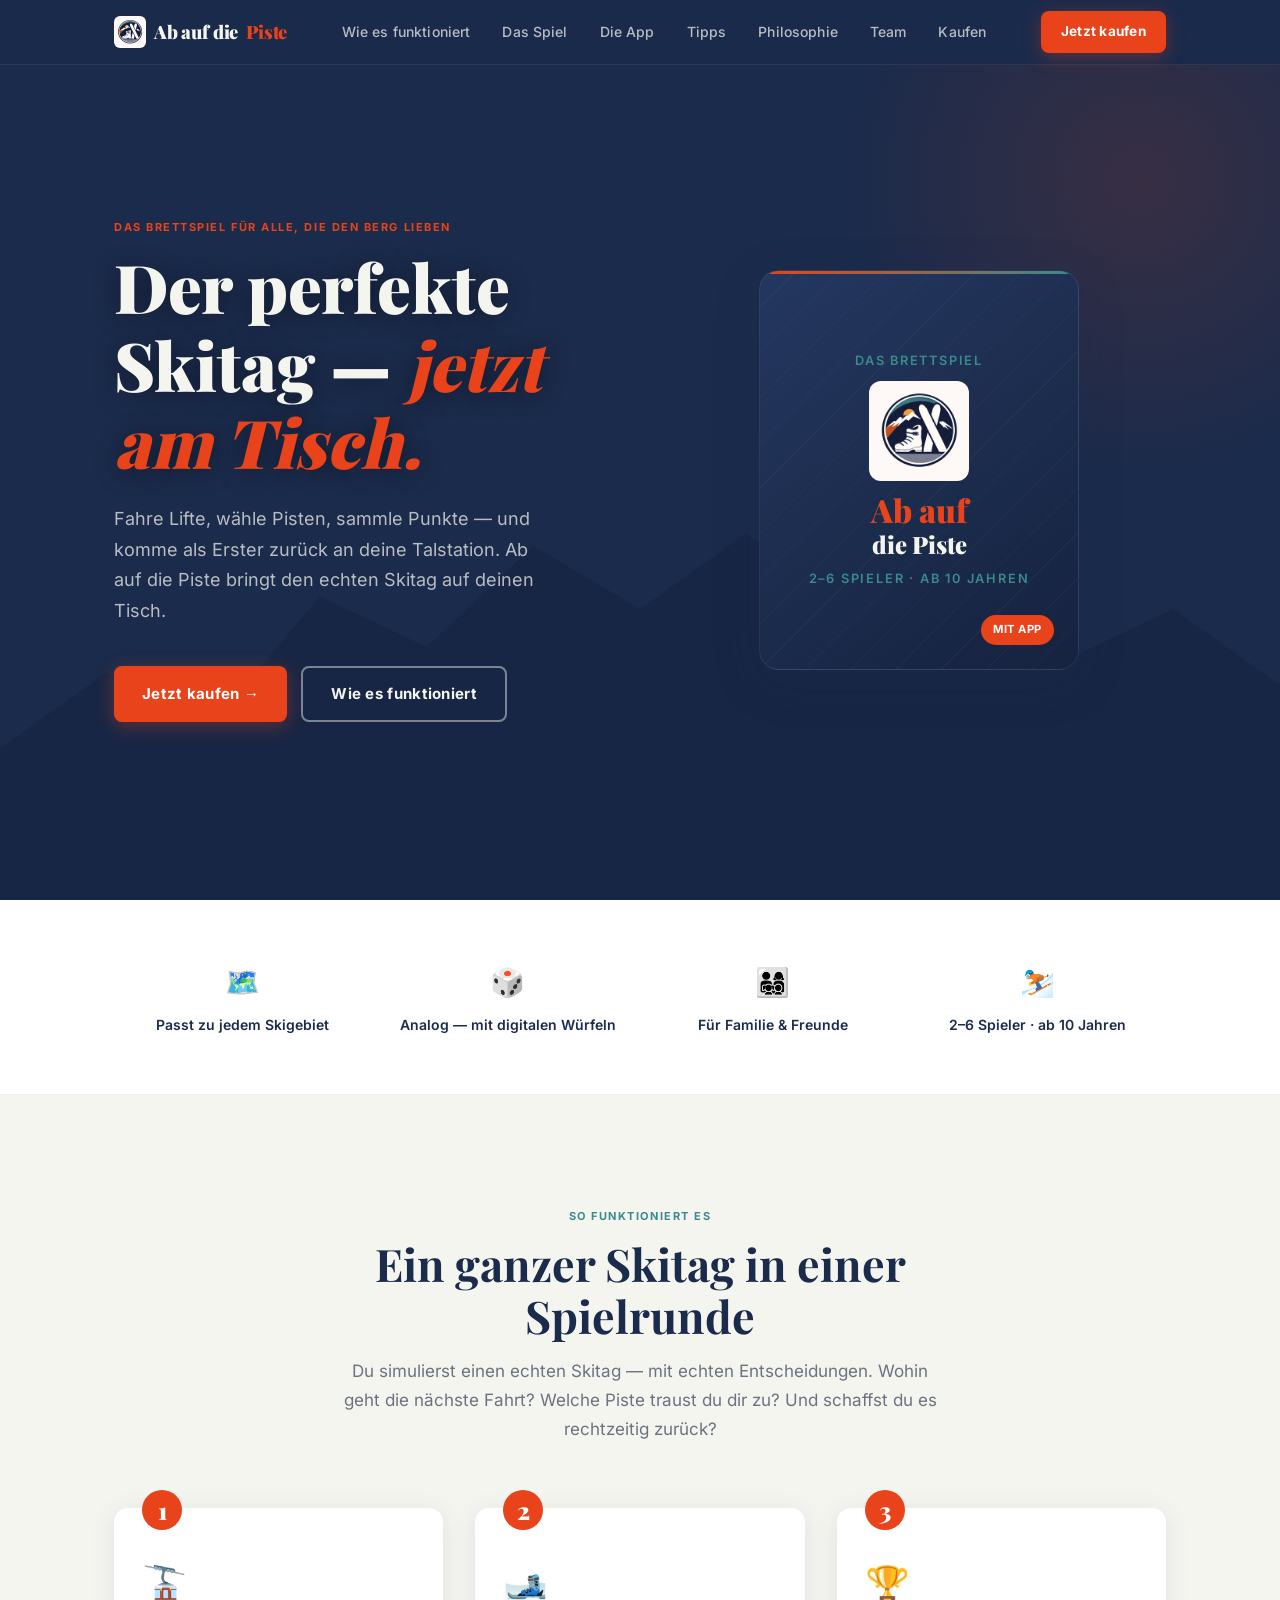
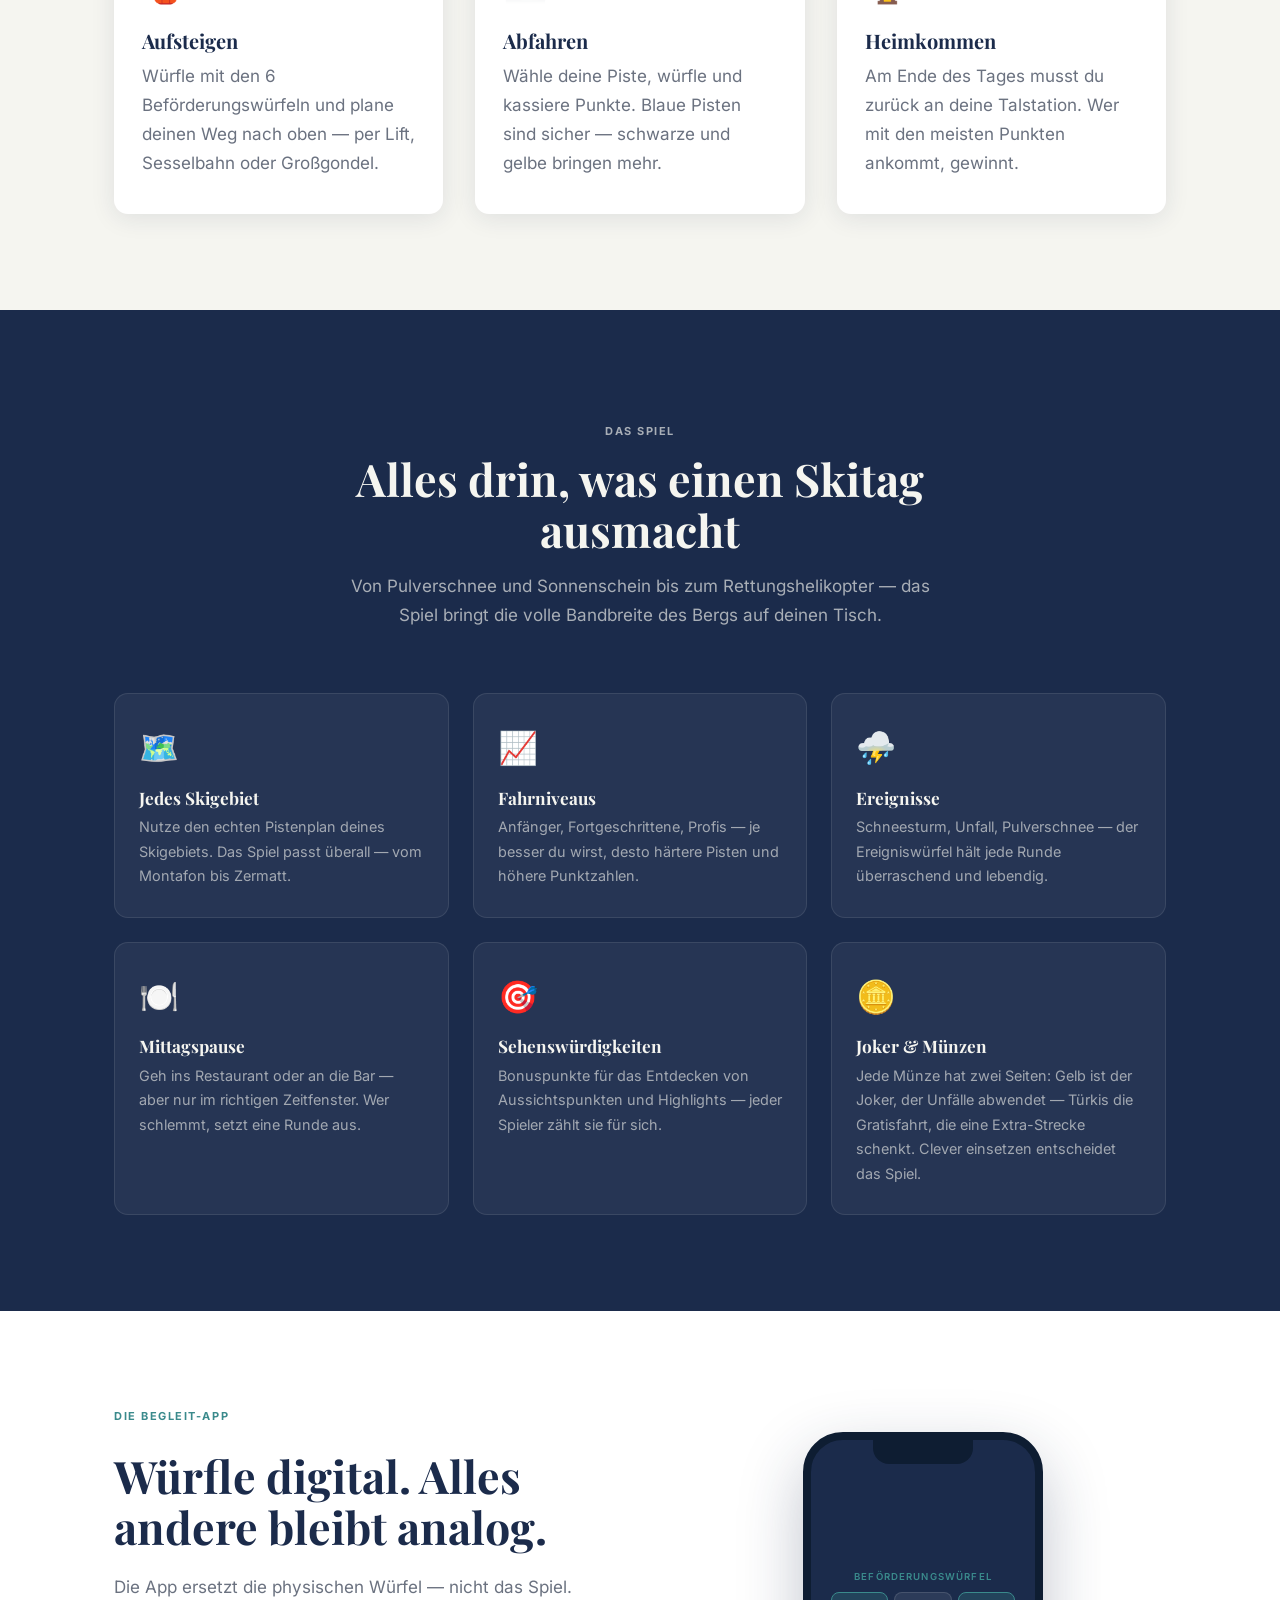
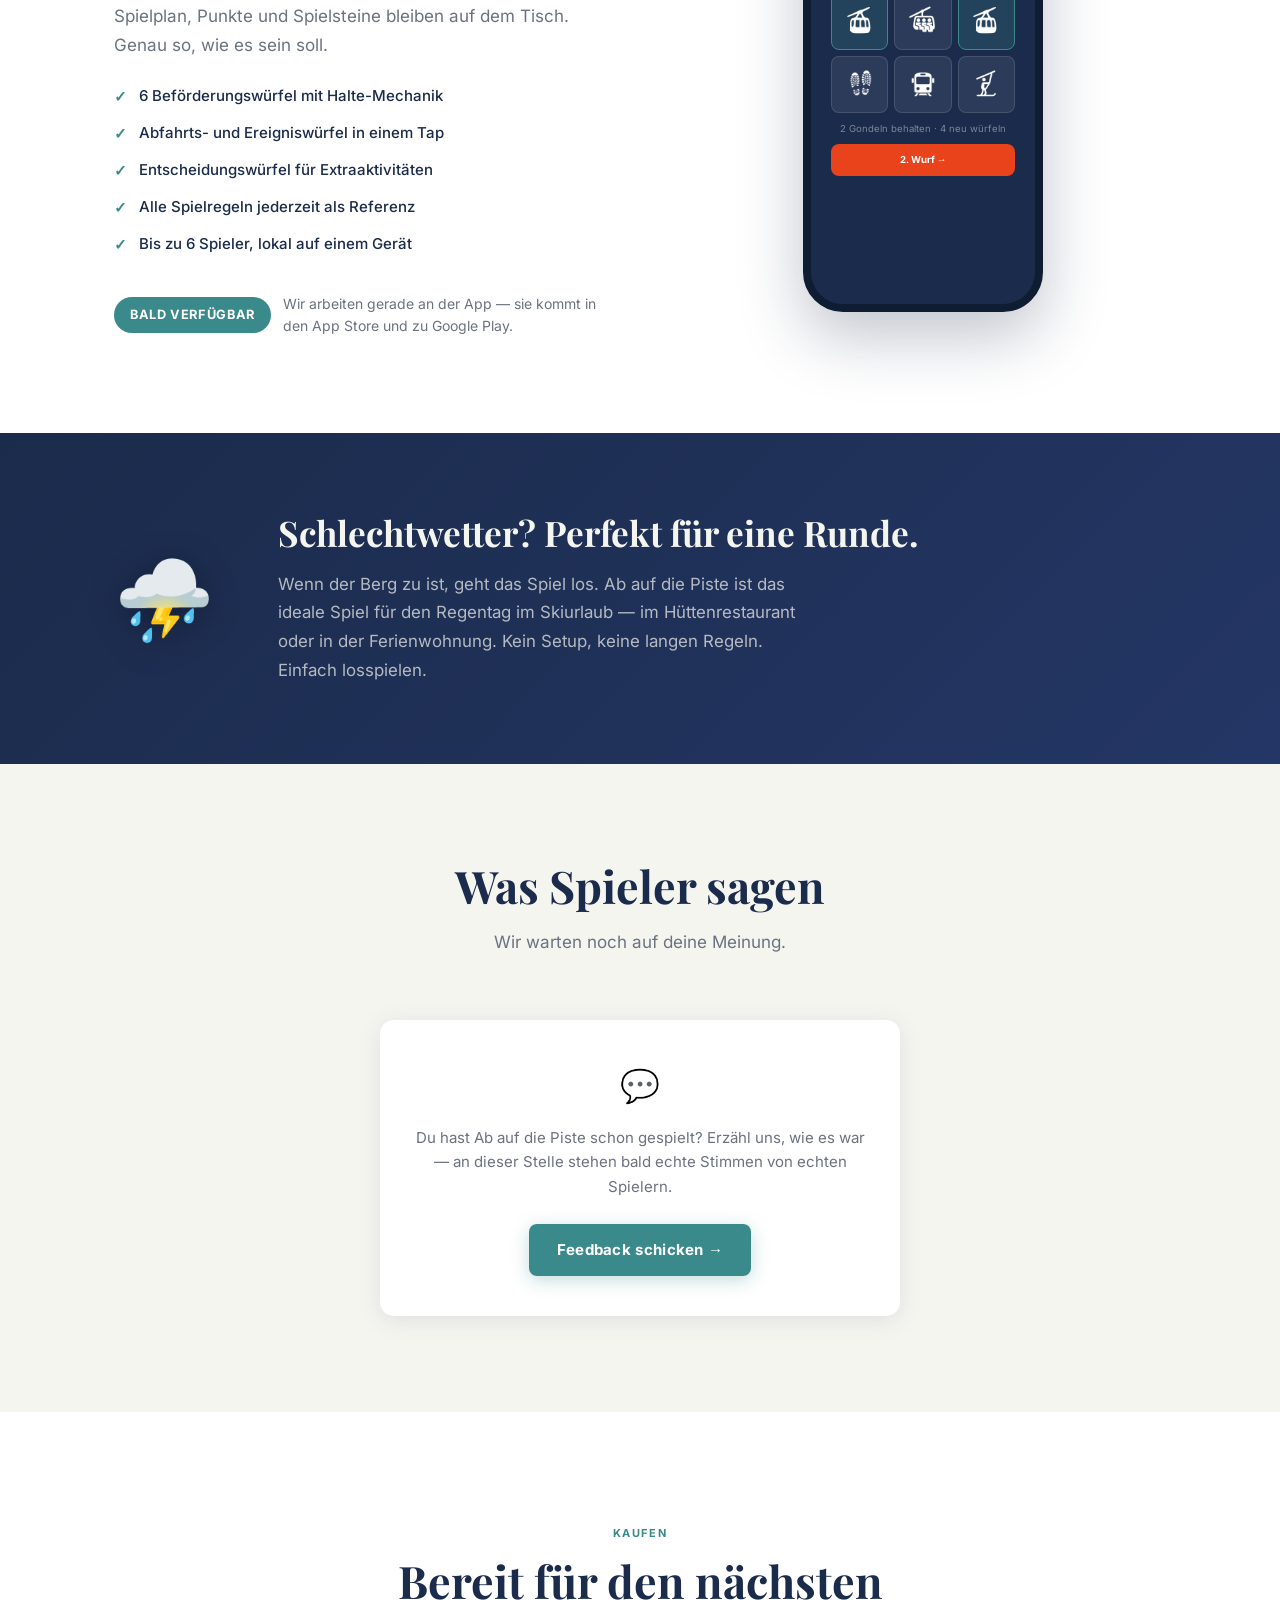
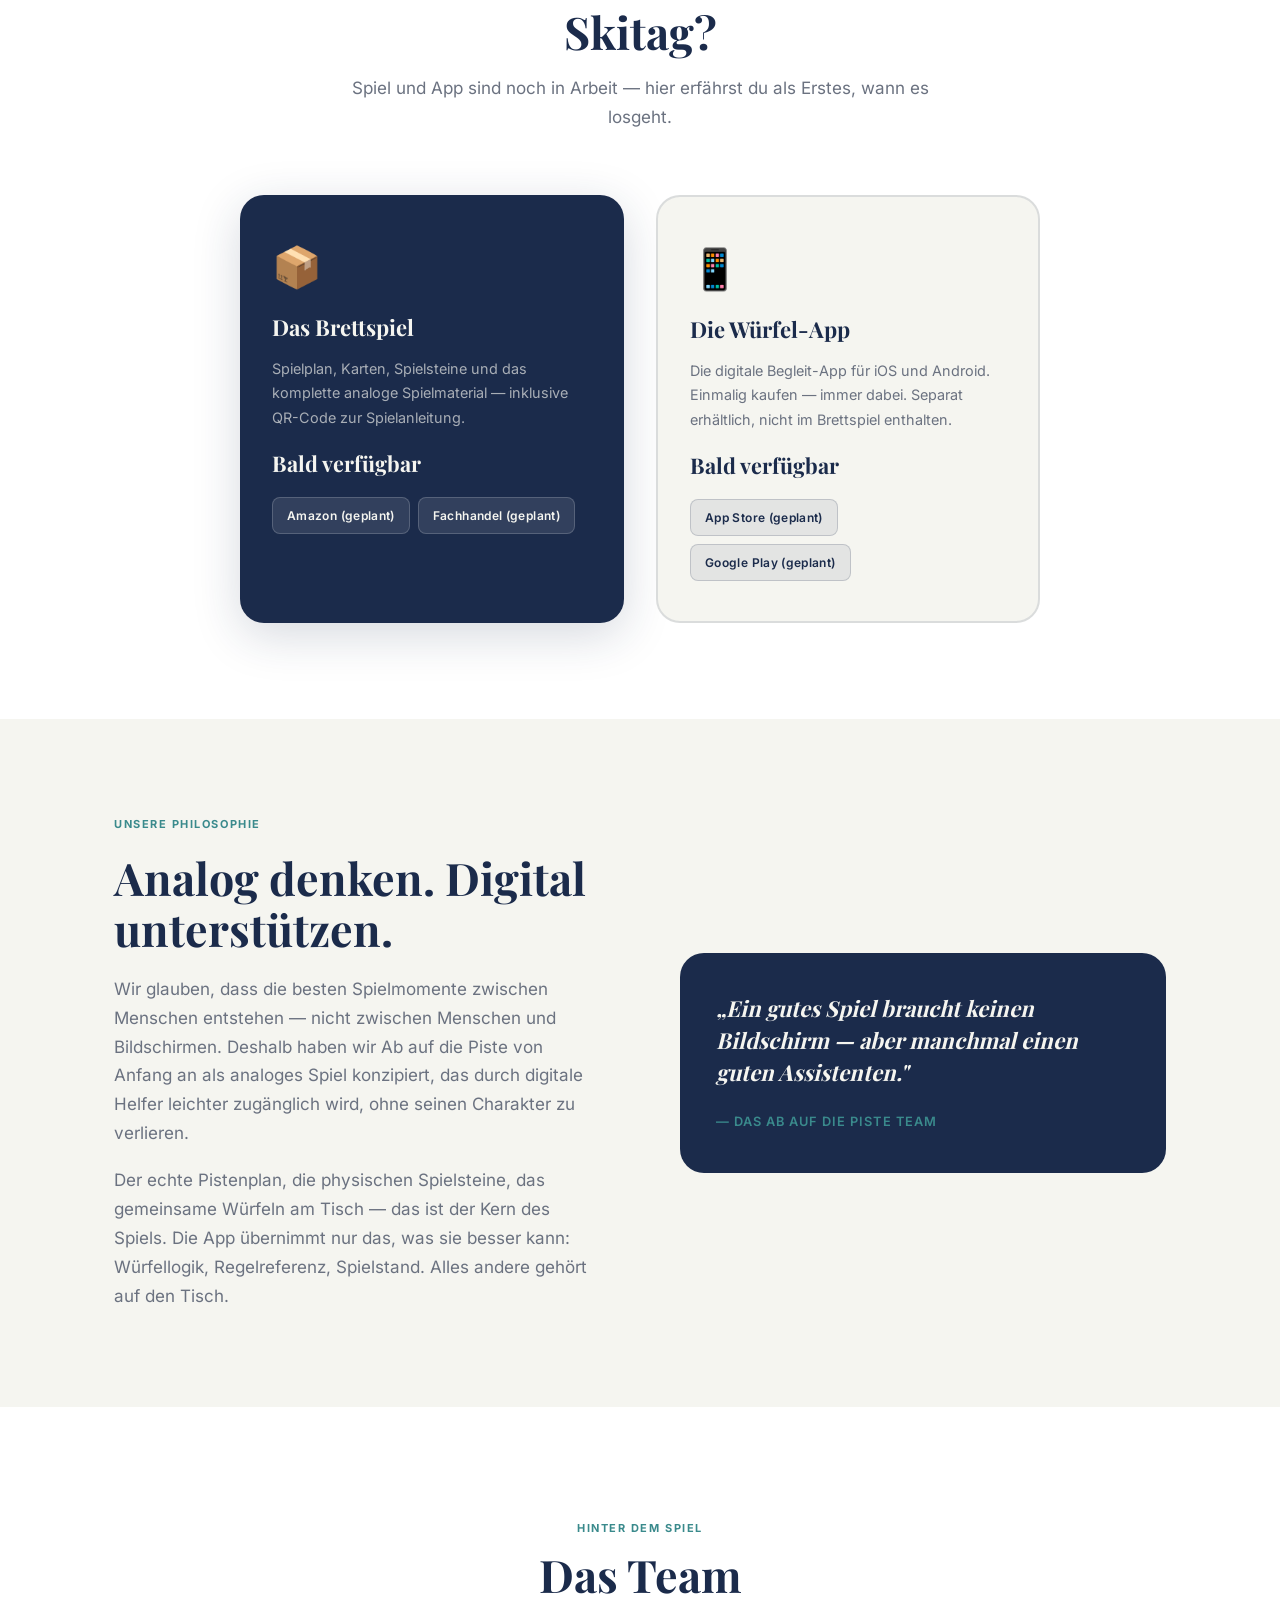
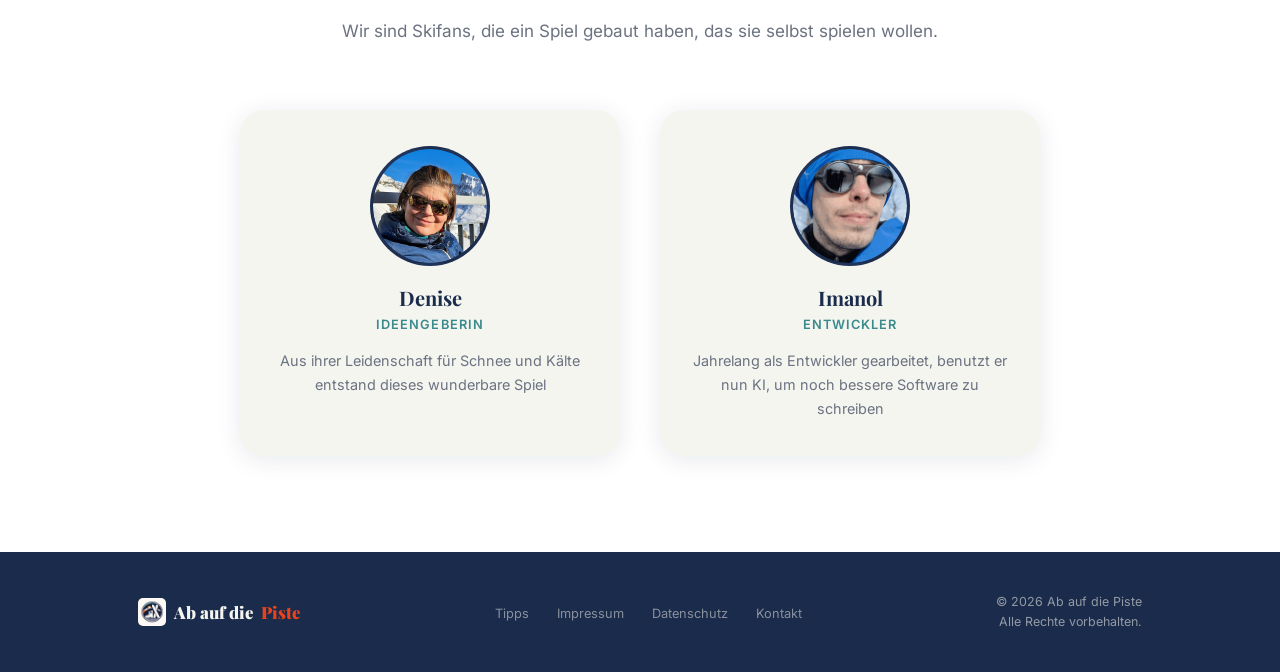
==== commit 0c7ccdaf: "smileys and not red/green." ====
--- a/index.html
+++ b/index.html
@@ -179,7 +179,7 @@
           <ul class="app-bullets">
             <li>6 Beförderungswürfel mit Halte-Mechanik</li>
             <li>Abfahrts- und Ereigniswürfel in einem Tap</li>
-            <li>Rot/Grün-Würfel für Extraaktivitäten</li>
+            <li>Entscheidungswürfel für Extraaktivitäten</li>
             <li>Alle Spielregeln jederzeit als Referenz</li>
             <li>Bis zu 6 Spieler, lokal auf einem Gerät</li>
           </ul>
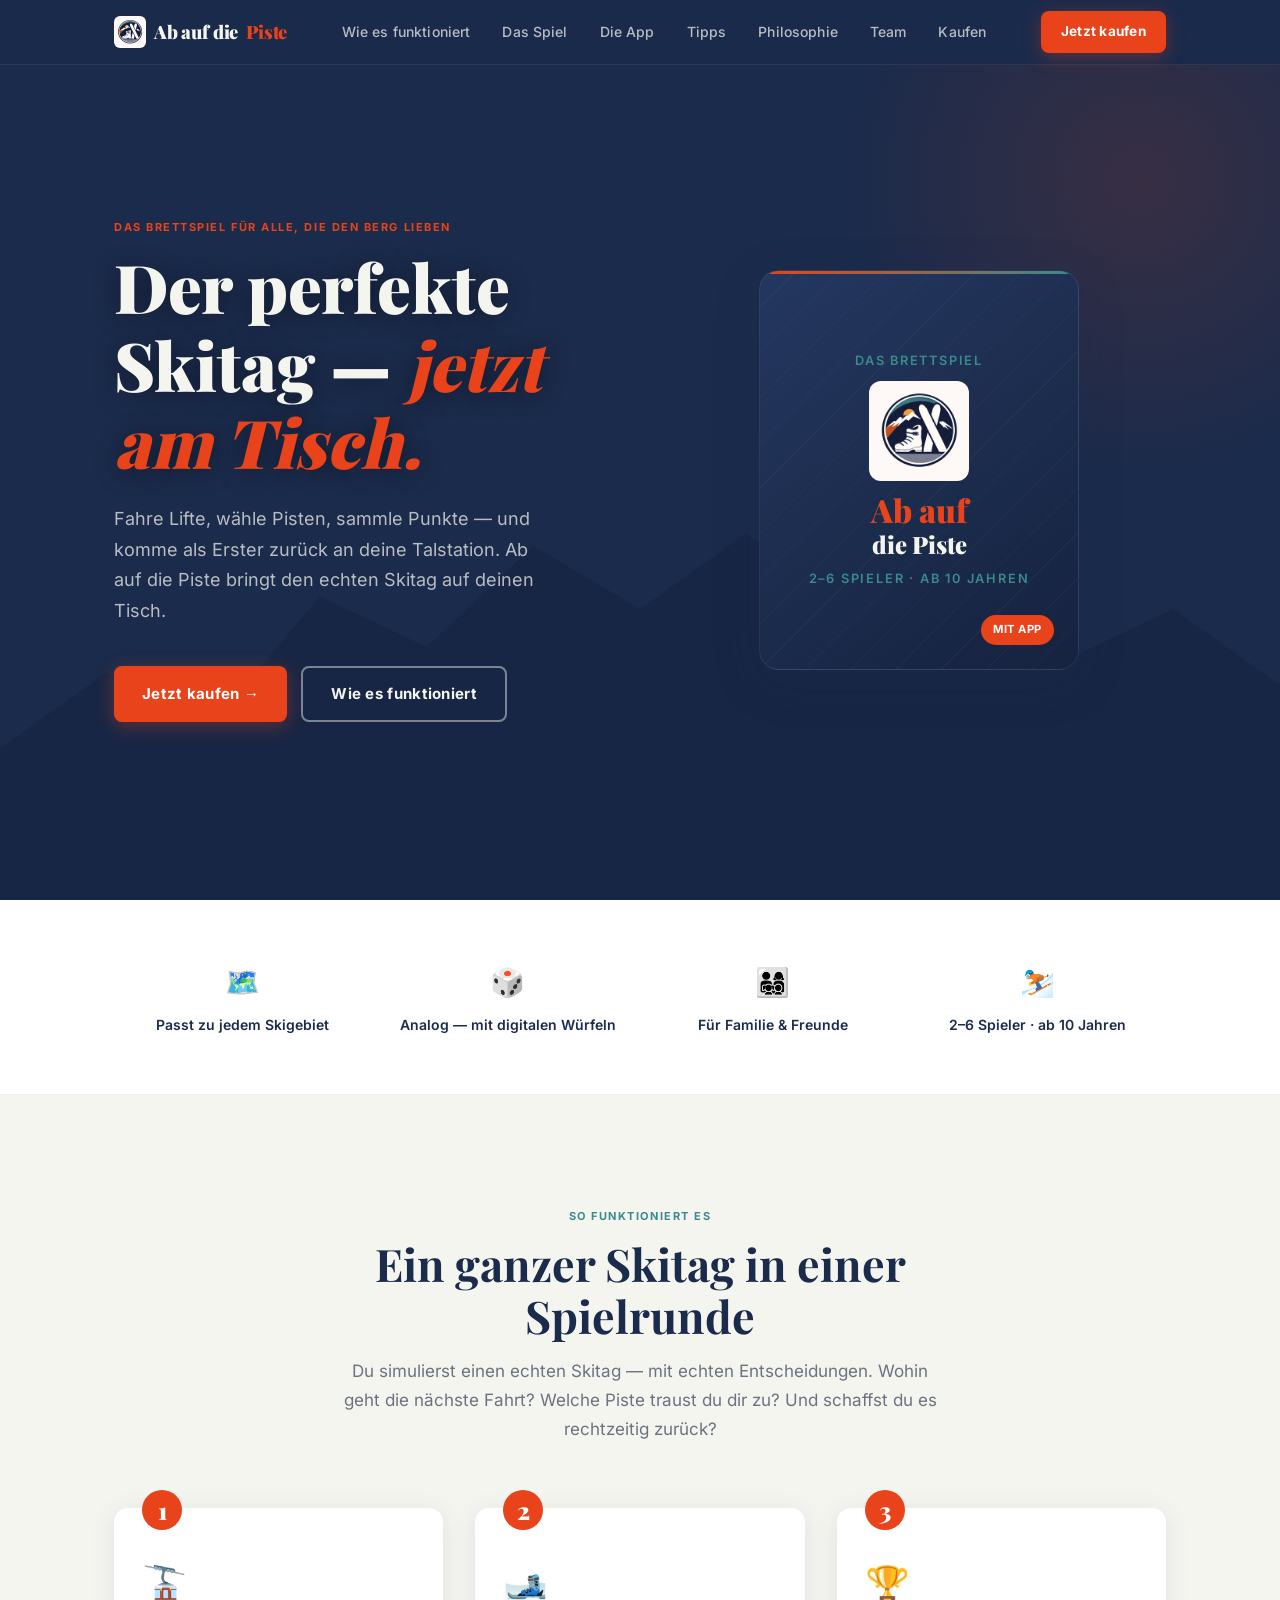
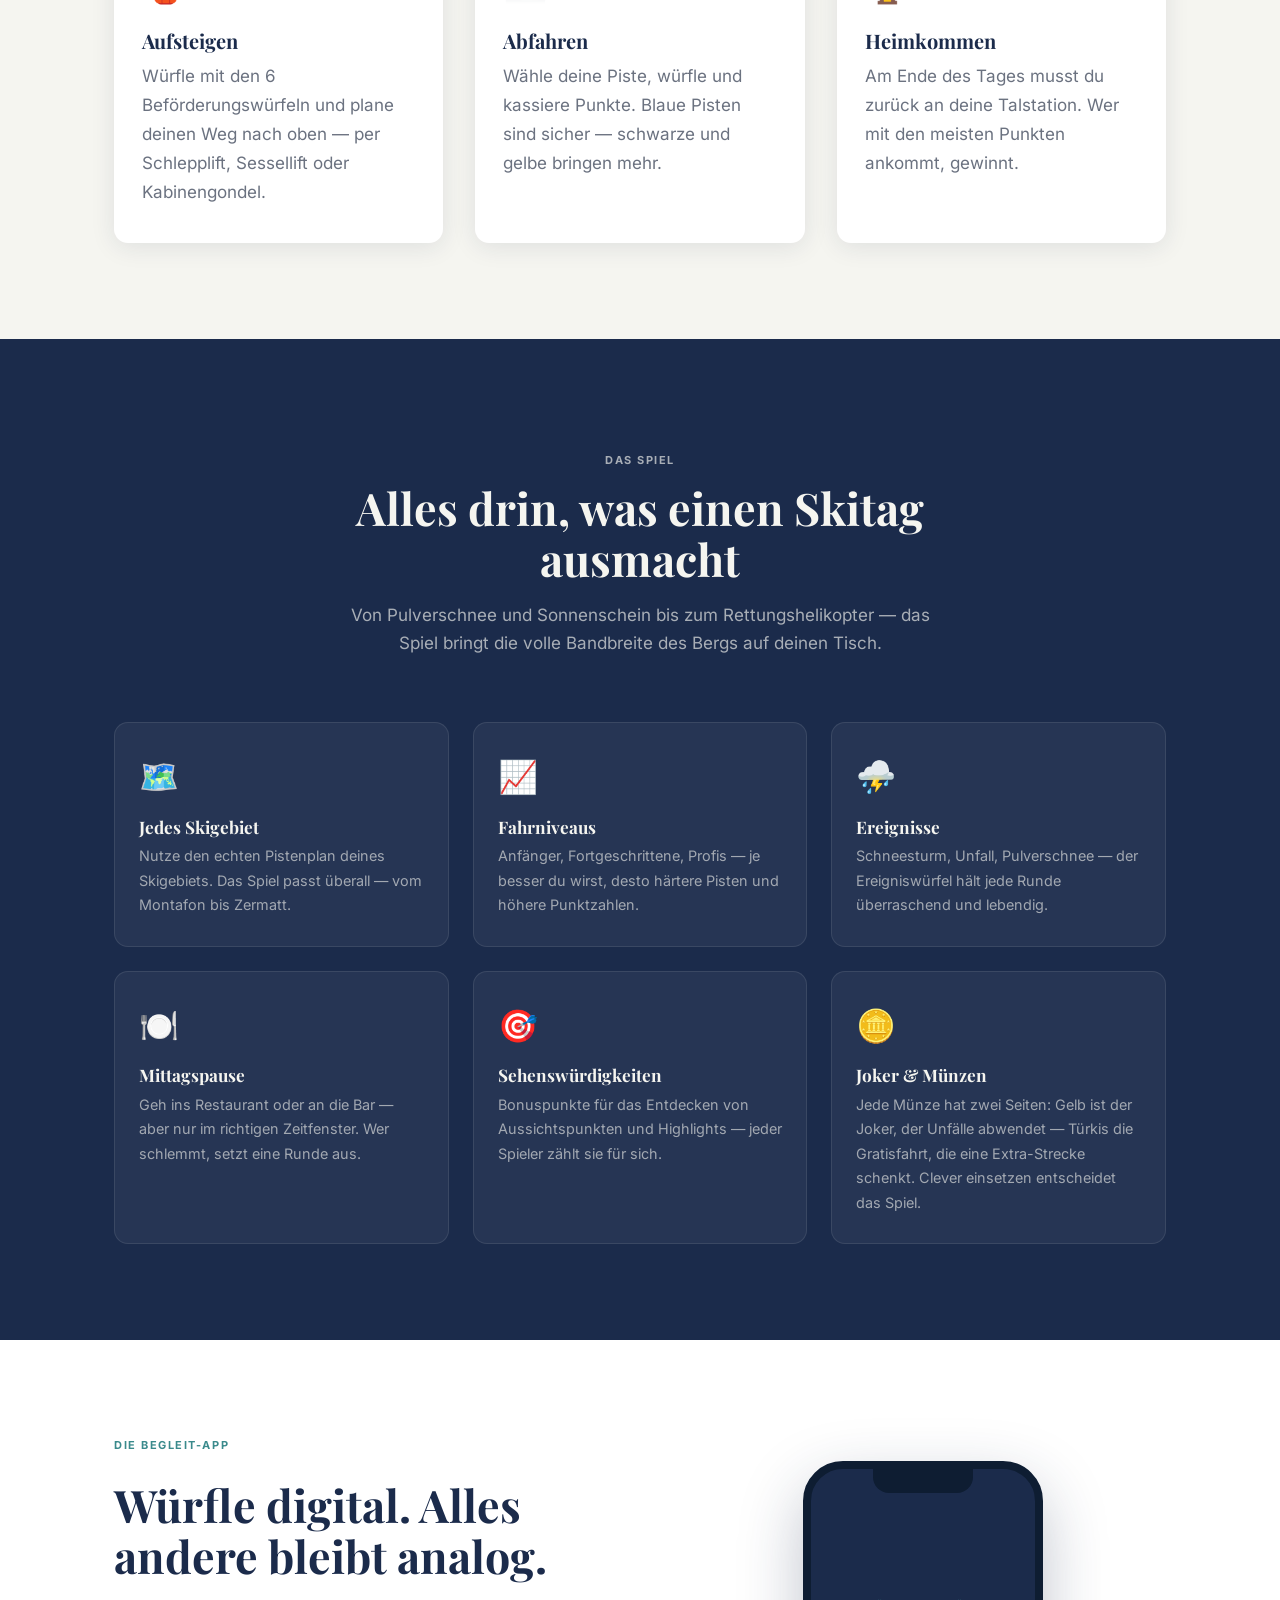
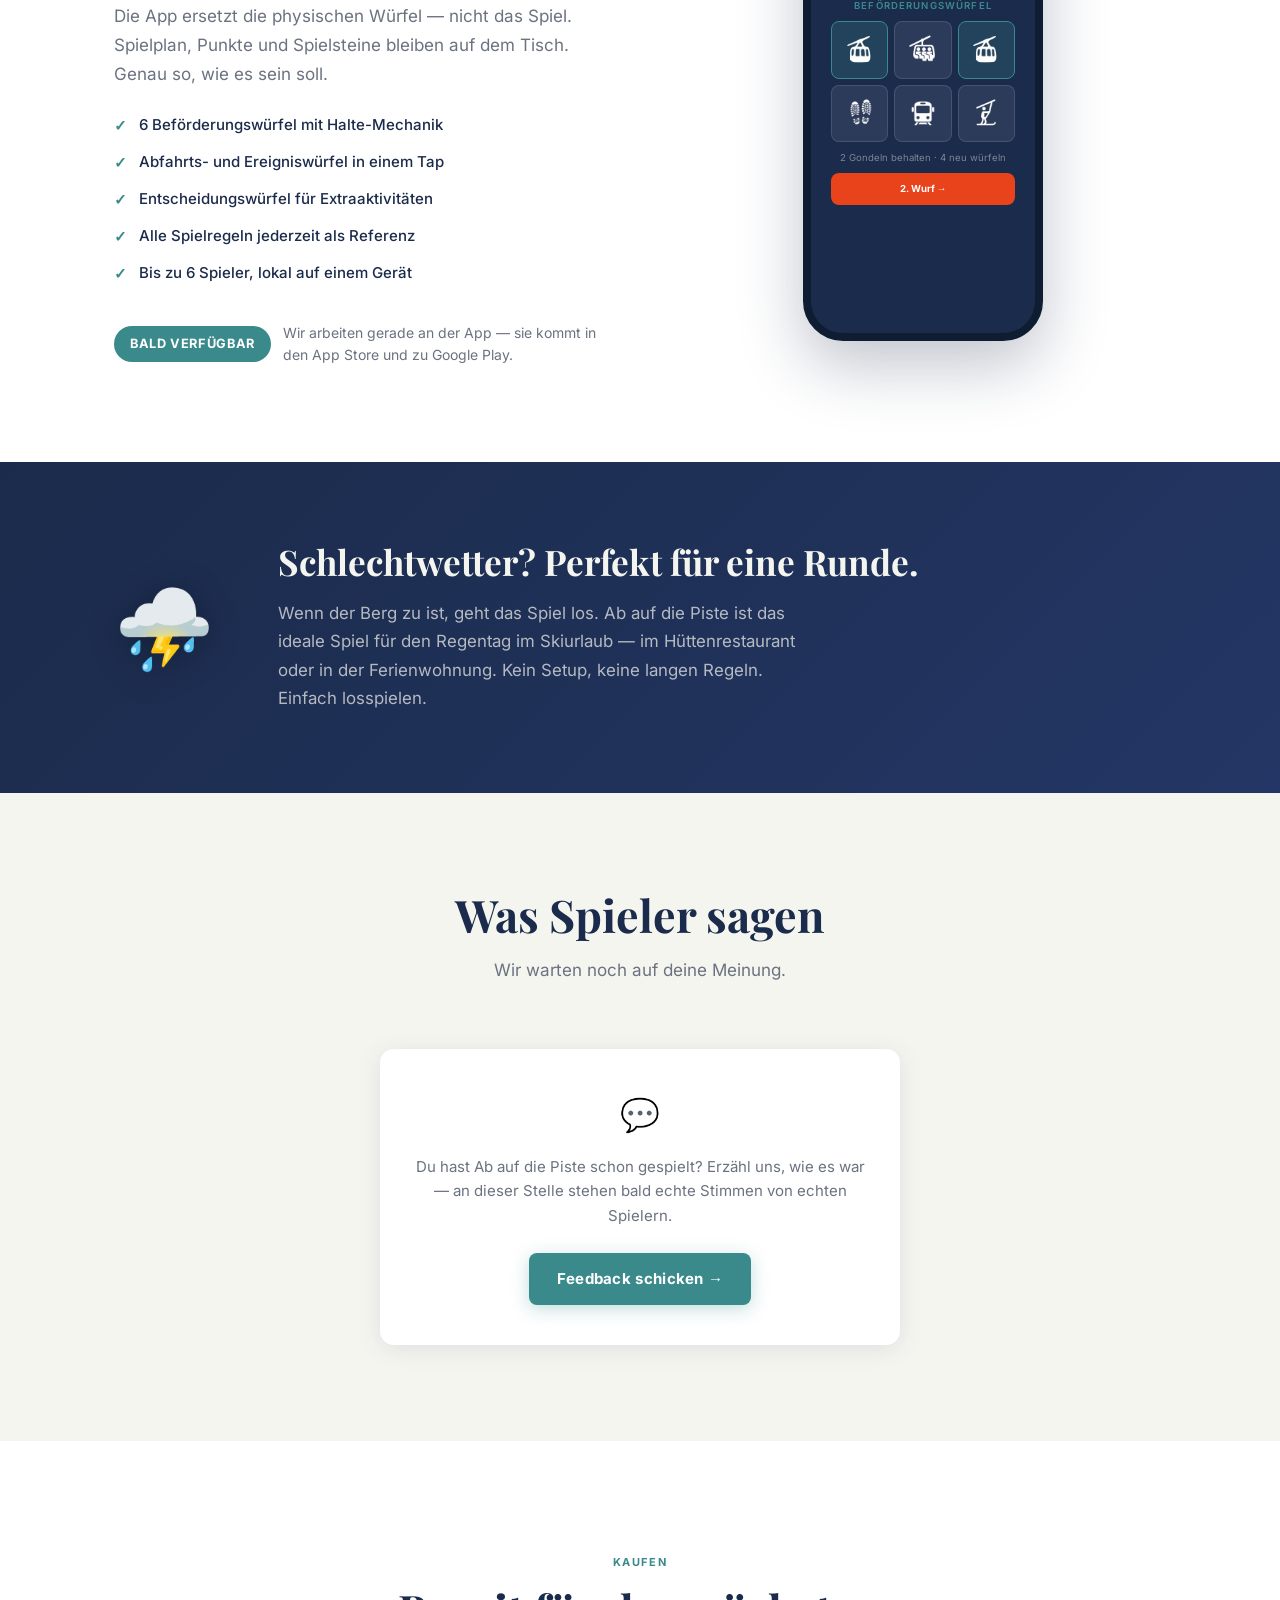
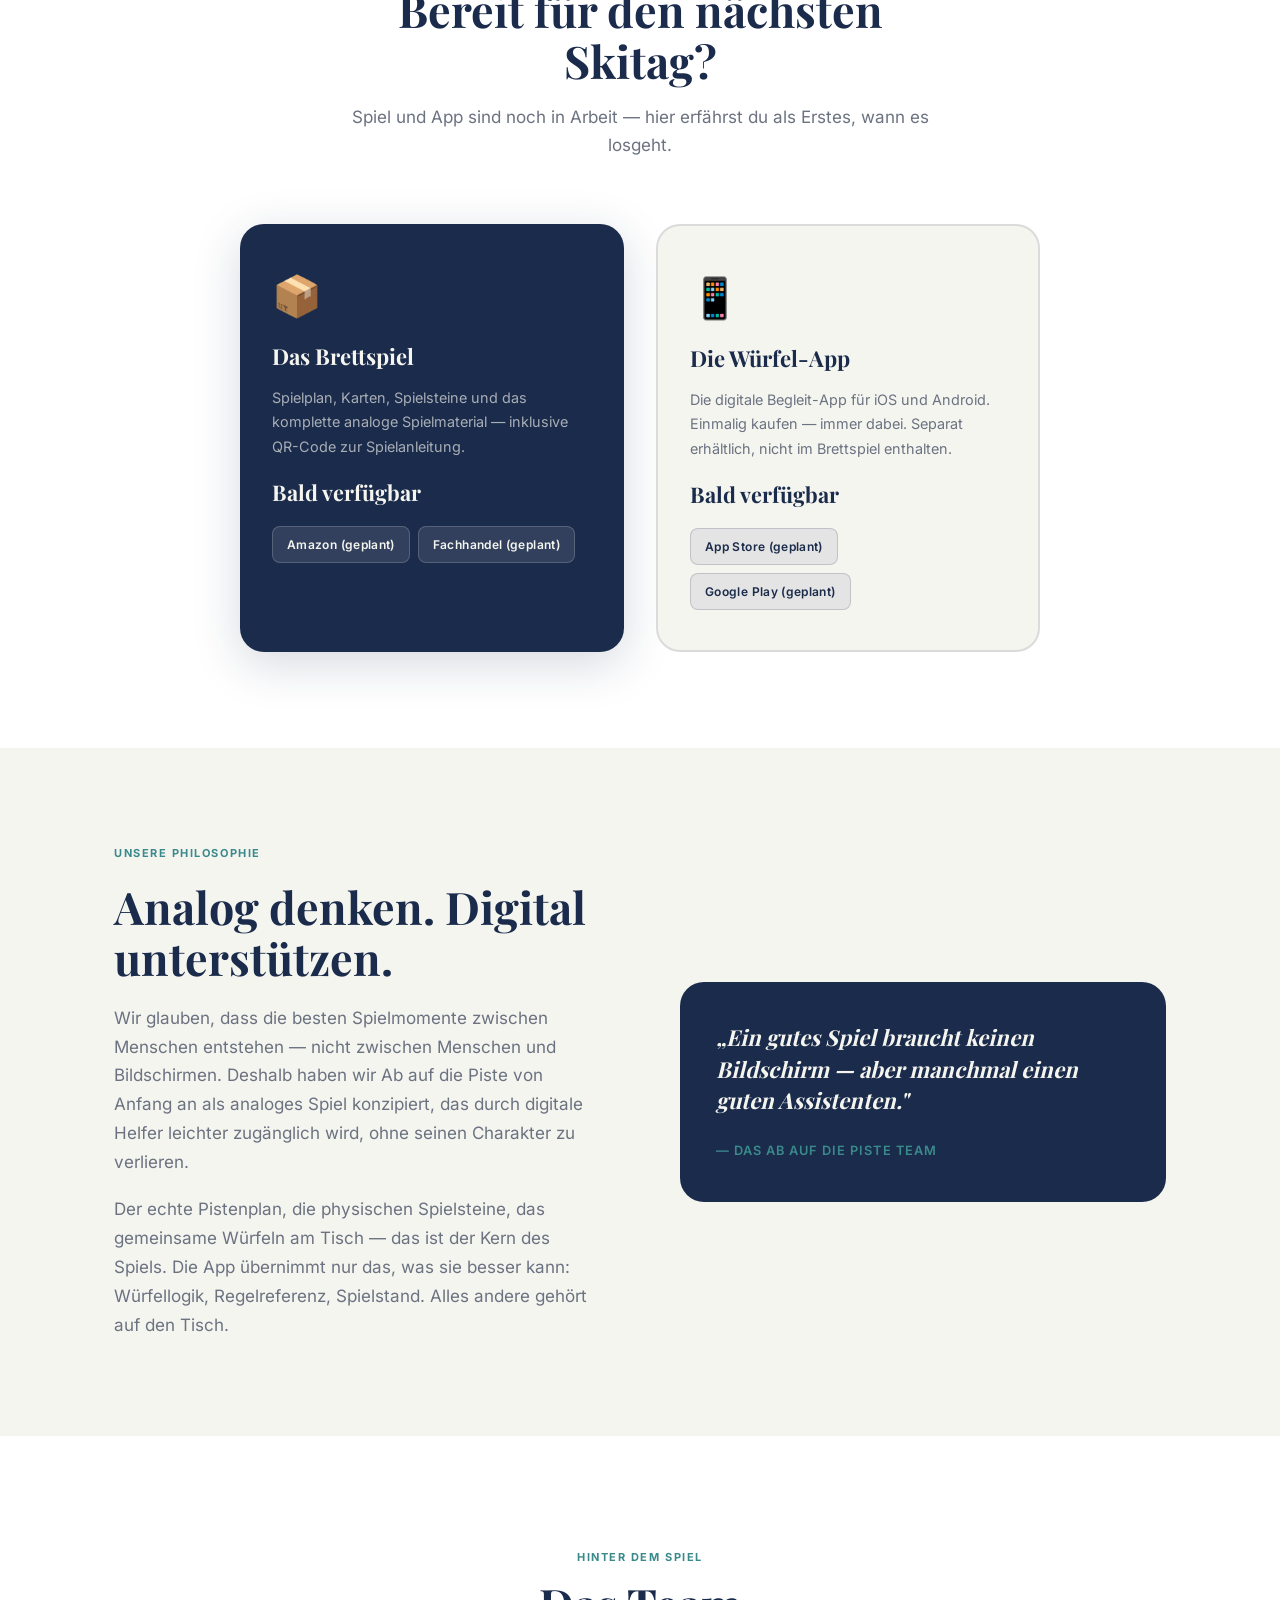
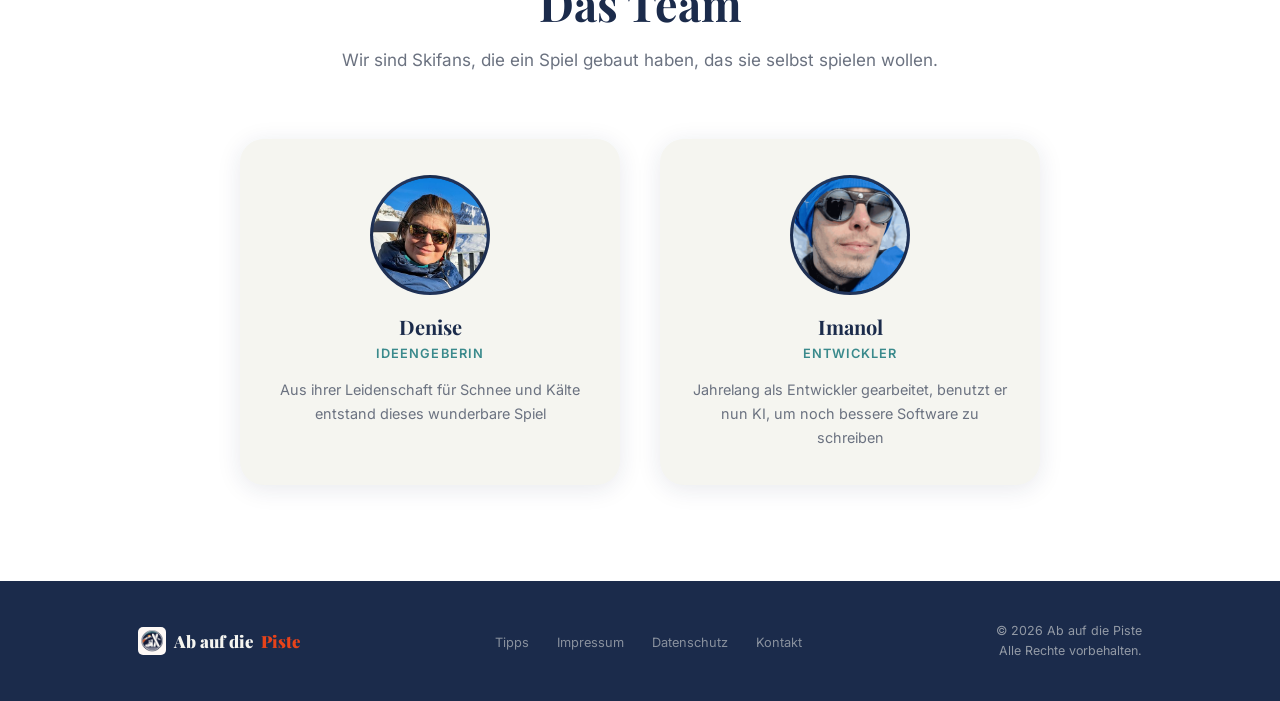
==== commit 3465b72e: "lifts with new names" ====
--- a/index.html
+++ b/index.html
@@ -20,6 +20,29 @@
   <link rel="icon" type="image/png" href="img/logo_abaufdiepiste.png" />
   <link rel="stylesheet" href="website_shared.css" />
   <link rel="stylesheet" href="website_main.css" />
+  <script type="application/ld+json">
+  {
+    "@context": "https://schema.org",
+    "@graph": [
+      {
+        "@type": "WebSite",
+        "@id": "https://abaufdiepiste.ch/#website",
+        "url": "https://abaufdiepiste.ch/",
+        "name": "Ab auf die Piste",
+        "inLanguage": "de-CH",
+        "publisher": { "@id": "https://abaufdiepiste.ch/#organization" }
+      },
+      {
+        "@type": "Organization",
+        "@id": "https://abaufdiepiste.ch/#organization",
+        "name": "Ab auf die Piste",
+        "url": "https://abaufdiepiste.ch/",
+        "logo": "https://abaufdiepiste.ch/img/logo_abaufdiepiste.png",
+        "email": "info@abaufdiepiste.ch"
+      }
+    ]
+  }
+  </script>
 </head>
 <body>
 
@@ -109,7 +132,7 @@
         <div class="step-card">
           <div class="step-icon">🚡</div>
           <h3>Aufsteigen</h3>
-          <p>Würfle mit den 6 Beförderungswürfeln und plane deinen Weg nach oben — per Lift, Sesselbahn oder Großgondel.</p>
+          <p>Würfle mit den 6 Beförderungswürfeln und plane deinen Weg nach oben — per Schlepplift, Sessellift oder Kabinengondel.</p>
         </div>
         <div class="step-card">
           <div class="step-icon">🎿</div>
@@ -194,12 +217,12 @@
             <div class="phone-screen-content">
               <div class="phone-label">Beförderungswürfel</div>
               <div class="phone-dice-row">
-                <div class="phone-die active"><img src="img/transport_gondel.png" alt="Große Gondel"></div>
-                <div class="phone-die"><img src="img/transport_sesselbahn.png" alt="Sesselbahn"></div>
-                <div class="phone-die active"><img src="img/transport_gondel.png" alt="Große Gondel"></div>
+                <div class="phone-die active"><img src="img/transport_gondel.png" alt="Kabinengondel"></div>
+                <div class="phone-die"><img src="img/transport_sesselbahn.png" alt="Sessellift"></div>
+                <div class="phone-die active"><img src="img/transport_gondel.png" alt="Kabinengondel"></div>
                 <div class="phone-die"><img src="img/transport_fussweg.png" alt="Fussweg"></div>
                 <div class="phone-die"><img src="img/transport_zug.png" alt="Zug"></div>
-                <div class="phone-die"><img src="img/transport_skilift.png" alt="Skilift"></div>
+                <div class="phone-die"><img src="img/transport_skilift.png" alt="Schlepplift"></div>
               </div>
               <div class="phone-caption">
                 2 Gondeln behalten · 4 neu würfeln
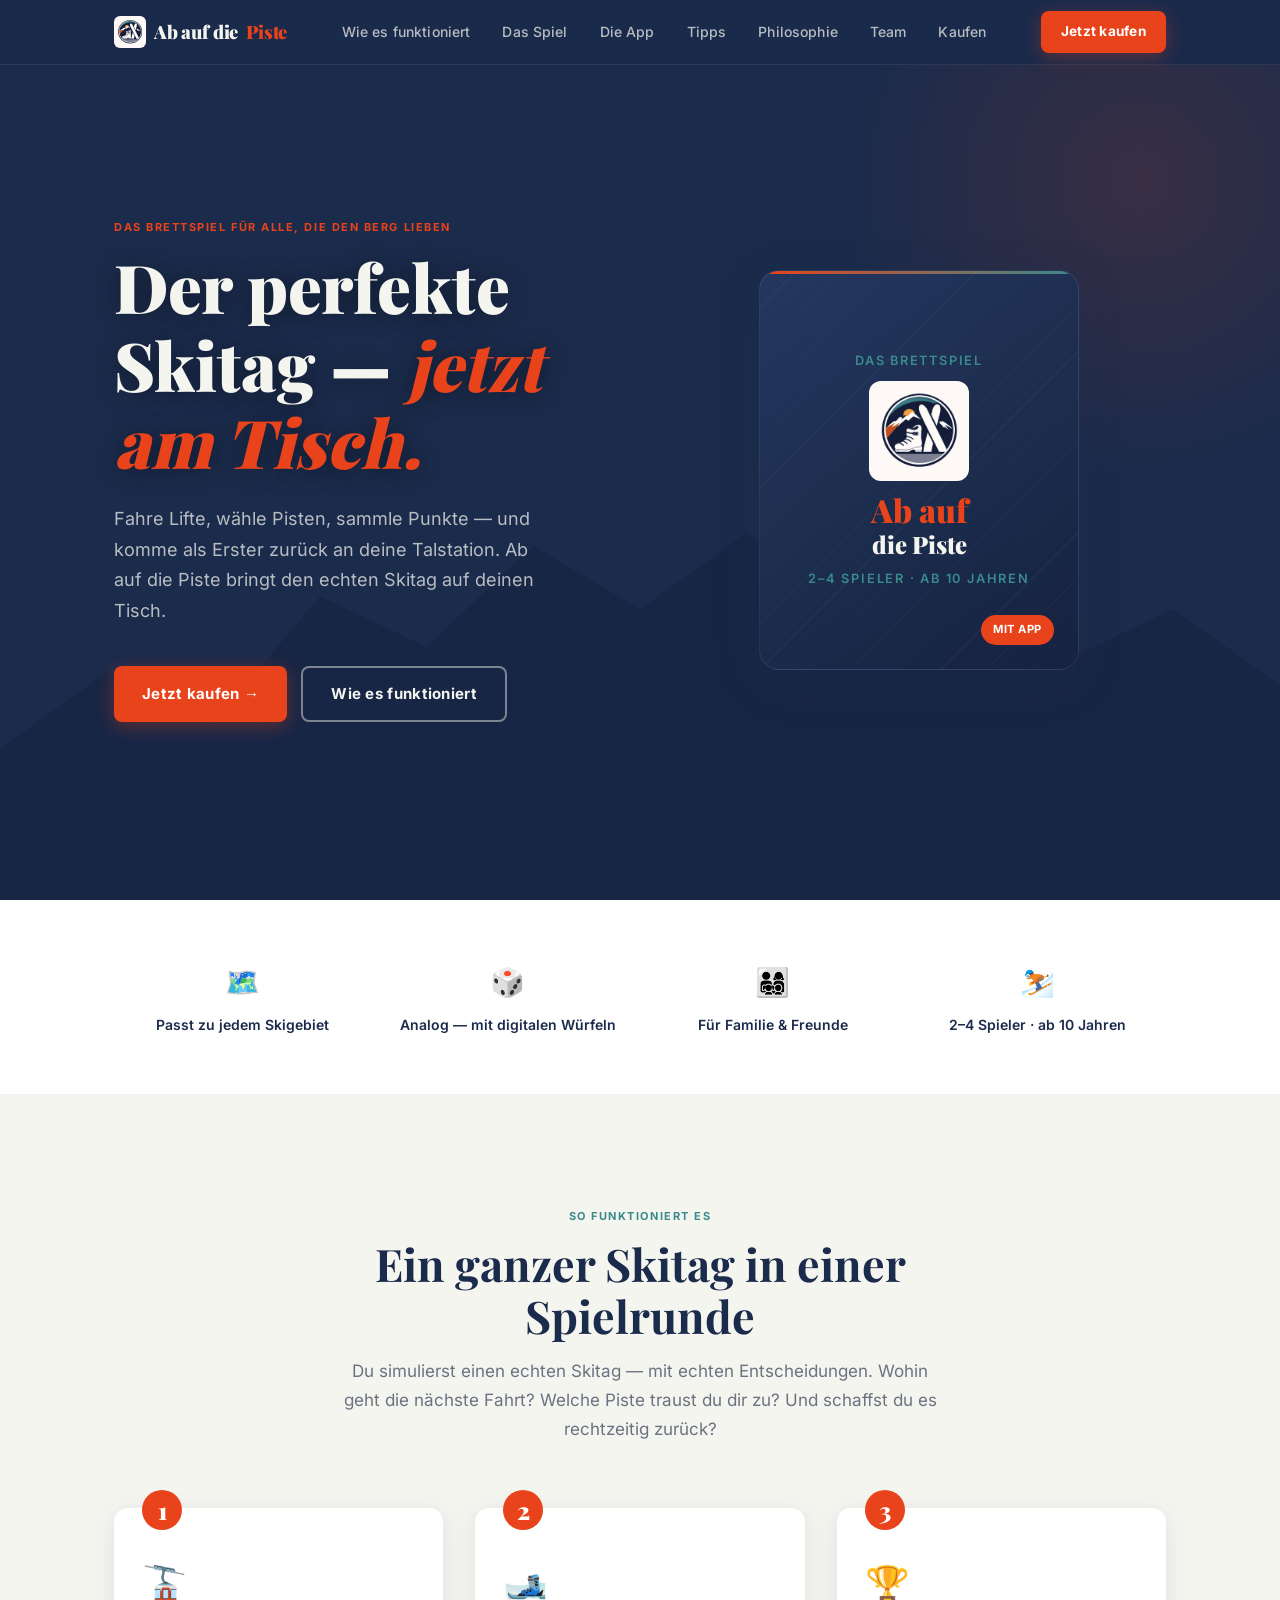
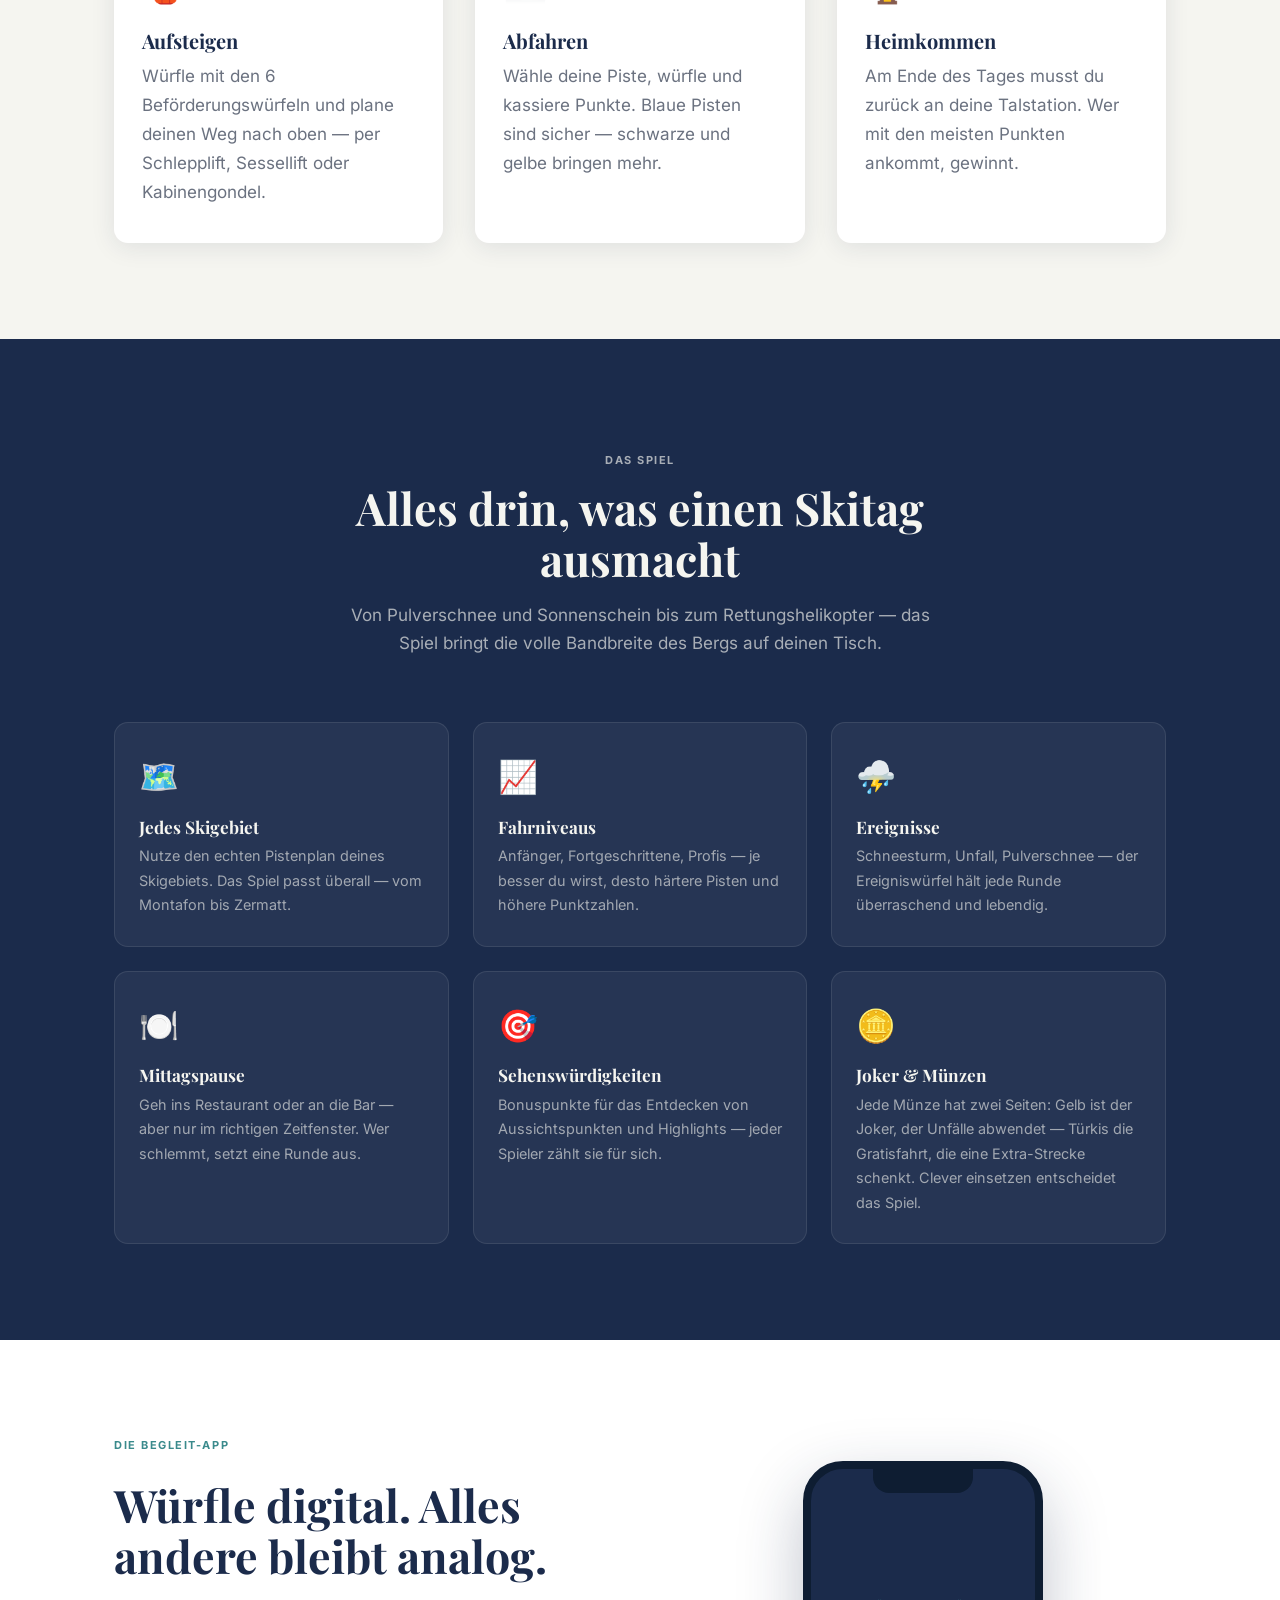
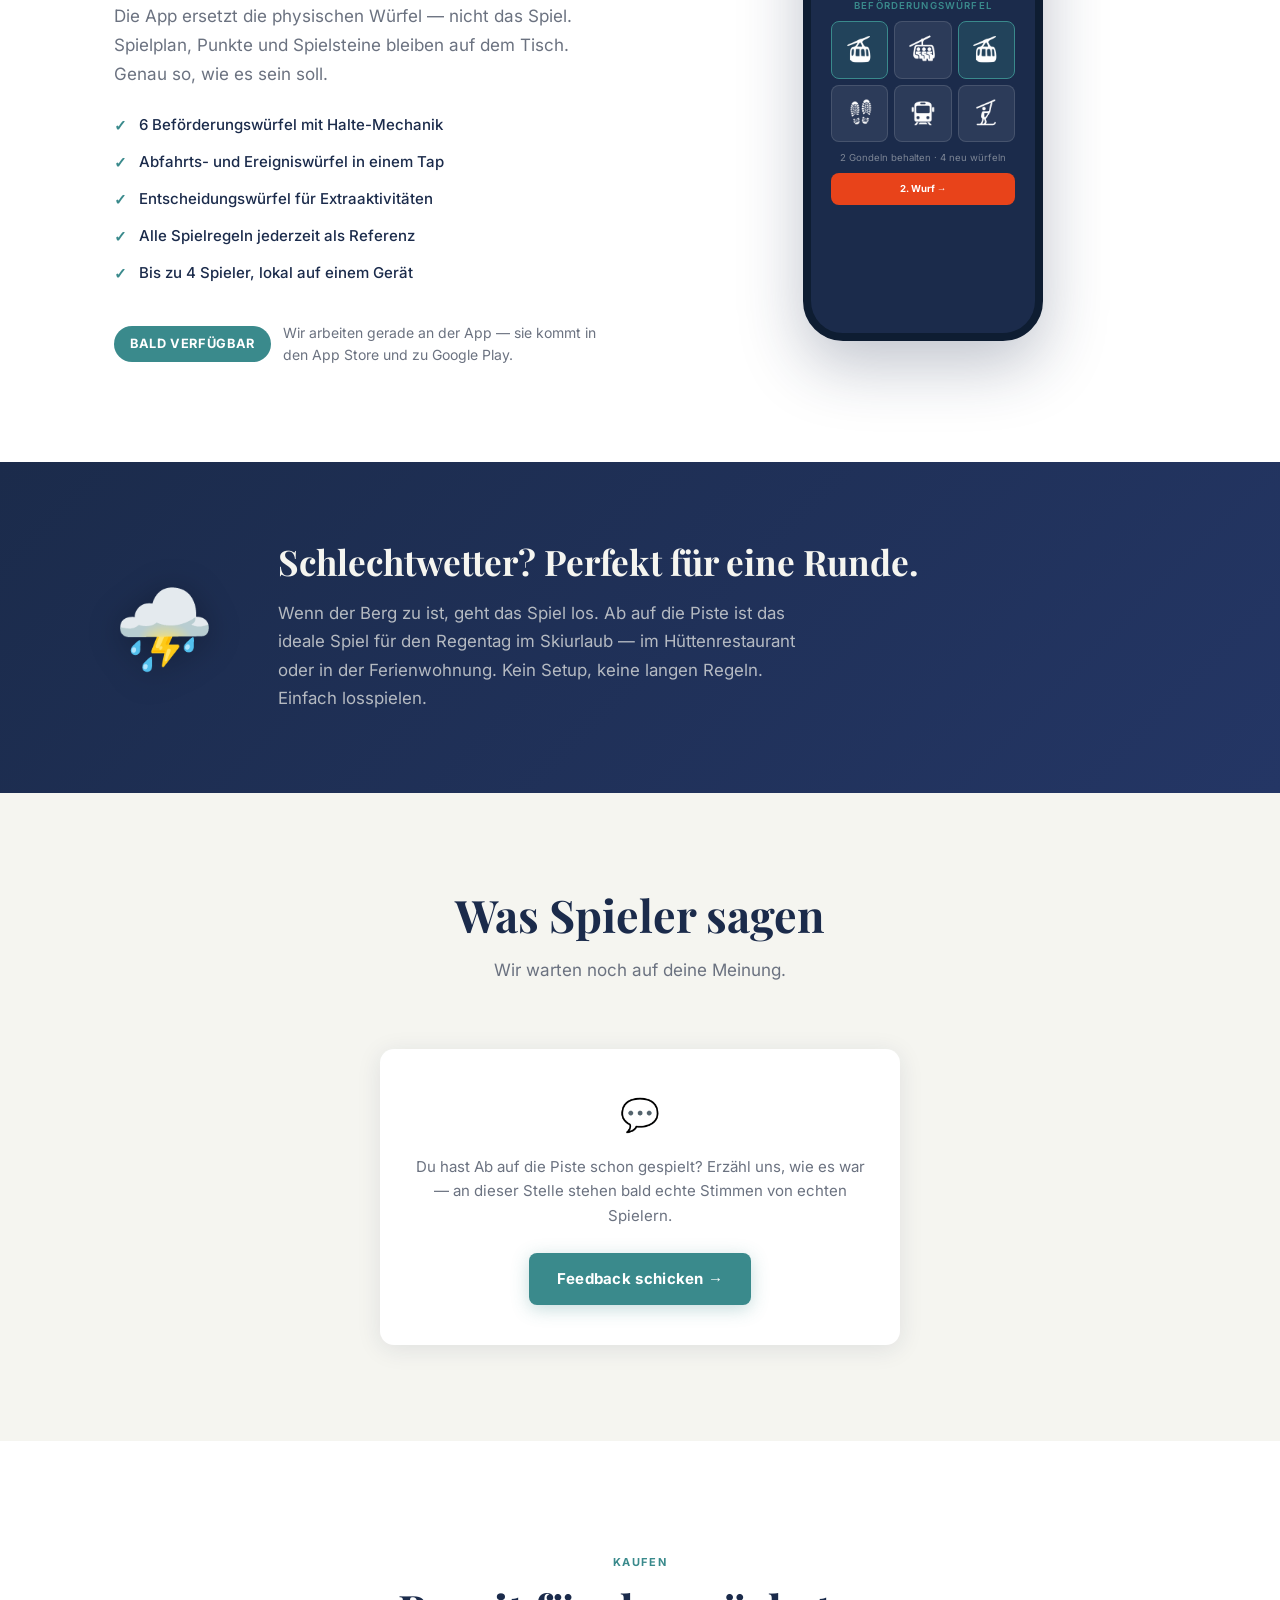
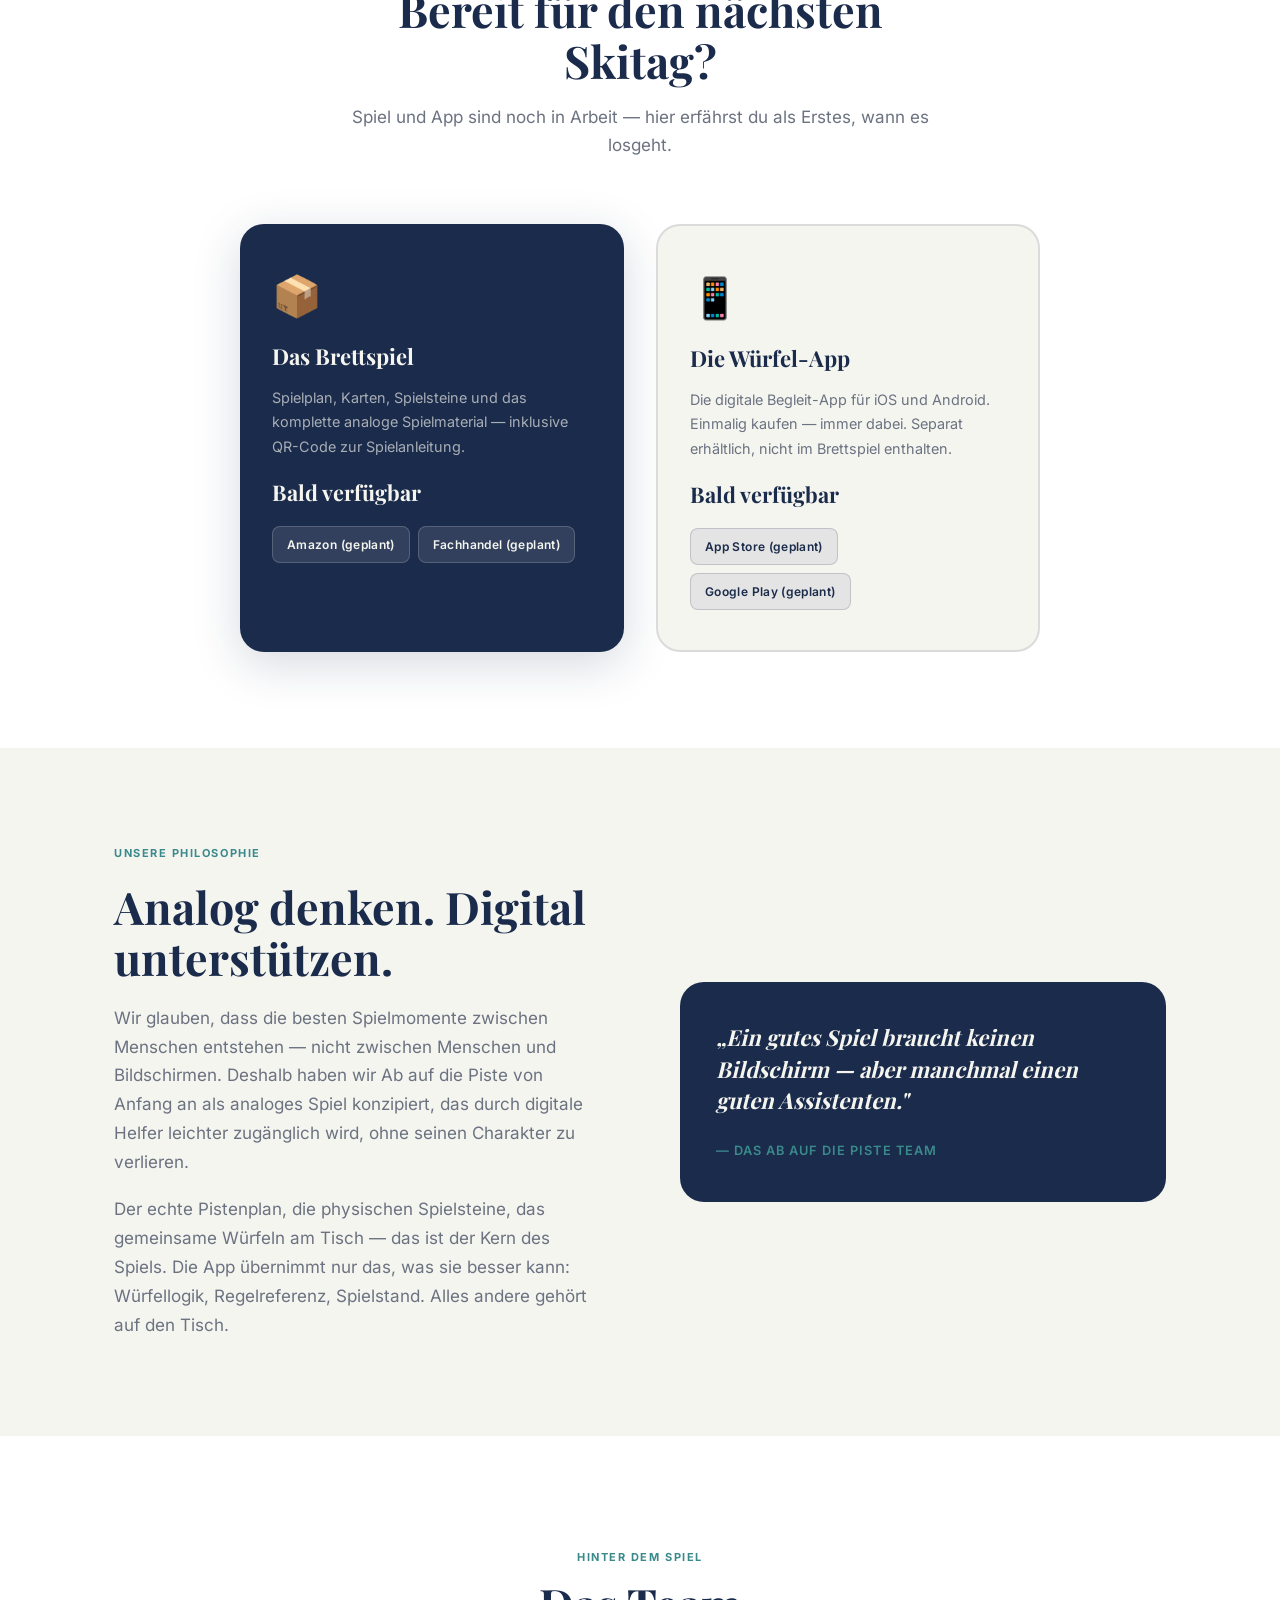
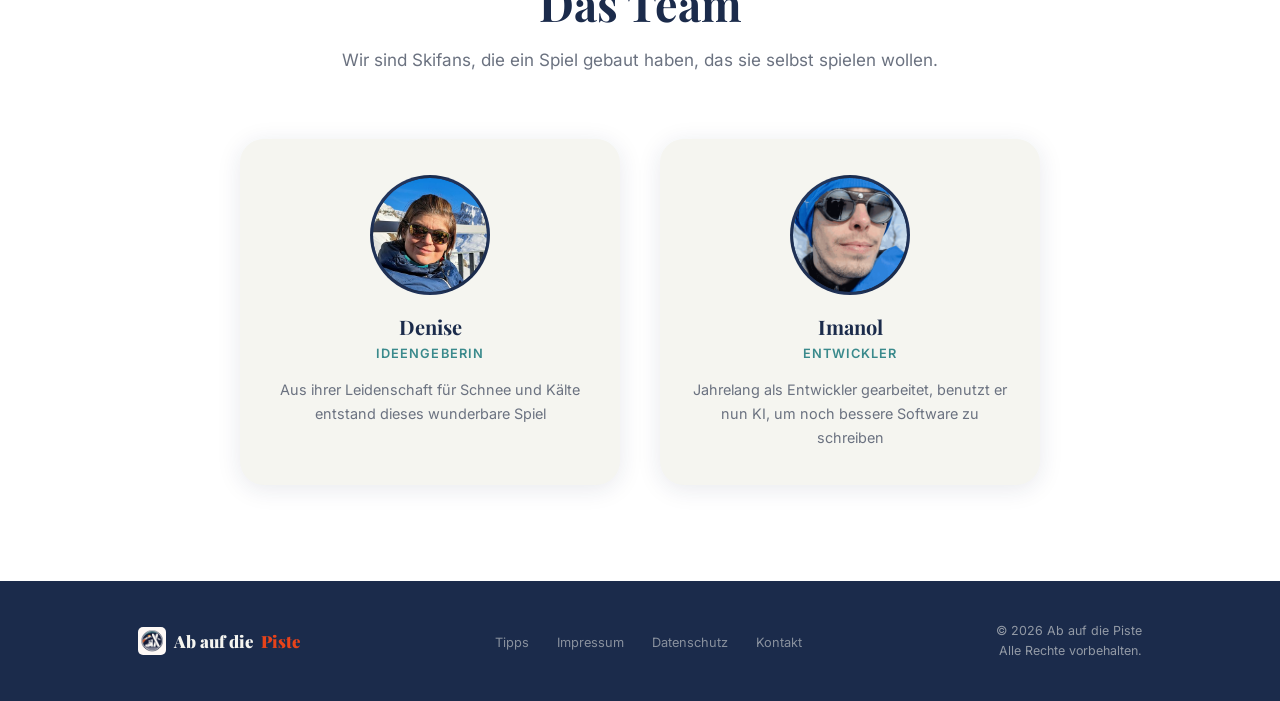
==== commit 8cc4c82f: "2–4 Spieler: Startseite, Vorschaubild und Anleitung (inkl. Passen-Regel) Co-Authored-By: Claude Opus" ====
--- a/index.html
+++ b/index.html
@@ -4,13 +4,13 @@
   <meta charset="UTF-8" />
   <meta name="viewport" content="width=device-width, initial-scale=1.0" />
   <title>Ab auf die Piste — Das Brettspiel</title>
-  <meta name="description" content="Das Brettspiel für den perfekten Skitag: Lifte fahren, Pisten wählen, Punkte sammeln — auf dem echten Pistenplan deines Skigebiets. Für 2–6 Spieler ab 10 Jahren, mit digitaler Würfel-App." />
+  <meta name="description" content="Das Brettspiel für den perfekten Skitag: Lifte fahren, Pisten wählen, Punkte sammeln — auf dem echten Pistenplan deines Skigebiets. Für 2–4 Spieler ab 10 Jahren, mit digitaler Würfel-App." />
   <link rel="canonical" href="https://abaufdiepiste.ch/" />
   <meta property="og:type" content="website" />
   <meta property="og:site_name" content="Ab auf die Piste" />
   <meta property="og:locale" content="de_CH" />
   <meta property="og:title" content="Ab auf die Piste — Das Brettspiel" />
-  <meta property="og:description" content="Das Brettspiel für den perfekten Skitag: Lifte fahren, Pisten wählen, Punkte sammeln — auf dem echten Pistenplan deines Skigebiets. Für 2–6 Spieler ab 10 Jahren, mit digitaler Würfel-App." />
+  <meta property="og:description" content="Das Brettspiel für den perfekten Skitag: Lifte fahren, Pisten wählen, Punkte sammeln — auf dem echten Pistenplan deines Skigebiets. Für 2–4 Spieler ab 10 Jahren, mit digitaler Würfel-App." />
   <meta property="og:url" content="https://abaufdiepiste.ch/" />
   <meta property="og:image" content="https://abaufdiepiste.ch/img/og_image.png" />
   <meta property="og:image:width" content="1200" />
@@ -88,7 +88,7 @@
               <span>Ab auf</span>
               die Piste
             </div>
-            <span class="box-subtitle-mock">2–6 Spieler · ab 10 Jahren</span>
+            <span class="box-subtitle-mock">2–4 Spieler · ab 10 Jahren</span>
             <span class="box-badge">Mit App</span>
           </div>
         </div>
@@ -114,7 +114,7 @@
         </div>
         <div class="msg-item">
           <div class="msg-icon">⛷️</div>
-          <div class="msg-text">2–6 Spieler · ab 10 Jahren</div>
+          <div class="msg-text">2–4 Spieler · ab 10 Jahren</div>
         </div>
       </div>
     </div>
@@ -204,7 +204,7 @@
             <li>Abfahrts- und Ereigniswürfel in einem Tap</li>
             <li>Entscheidungswürfel für Extraaktivitäten</li>
             <li>Alle Spielregeln jederzeit als Referenz</li>
-            <li>Bis zu 6 Spieler, lokal auf einem Gerät</li>
+            <li>Bis zu 4 Spieler, lokal auf einem Gerät</li>
           </ul>
           <div class="app-store-row">
             <span class="coming-soon">Bald verfügbar</span>
